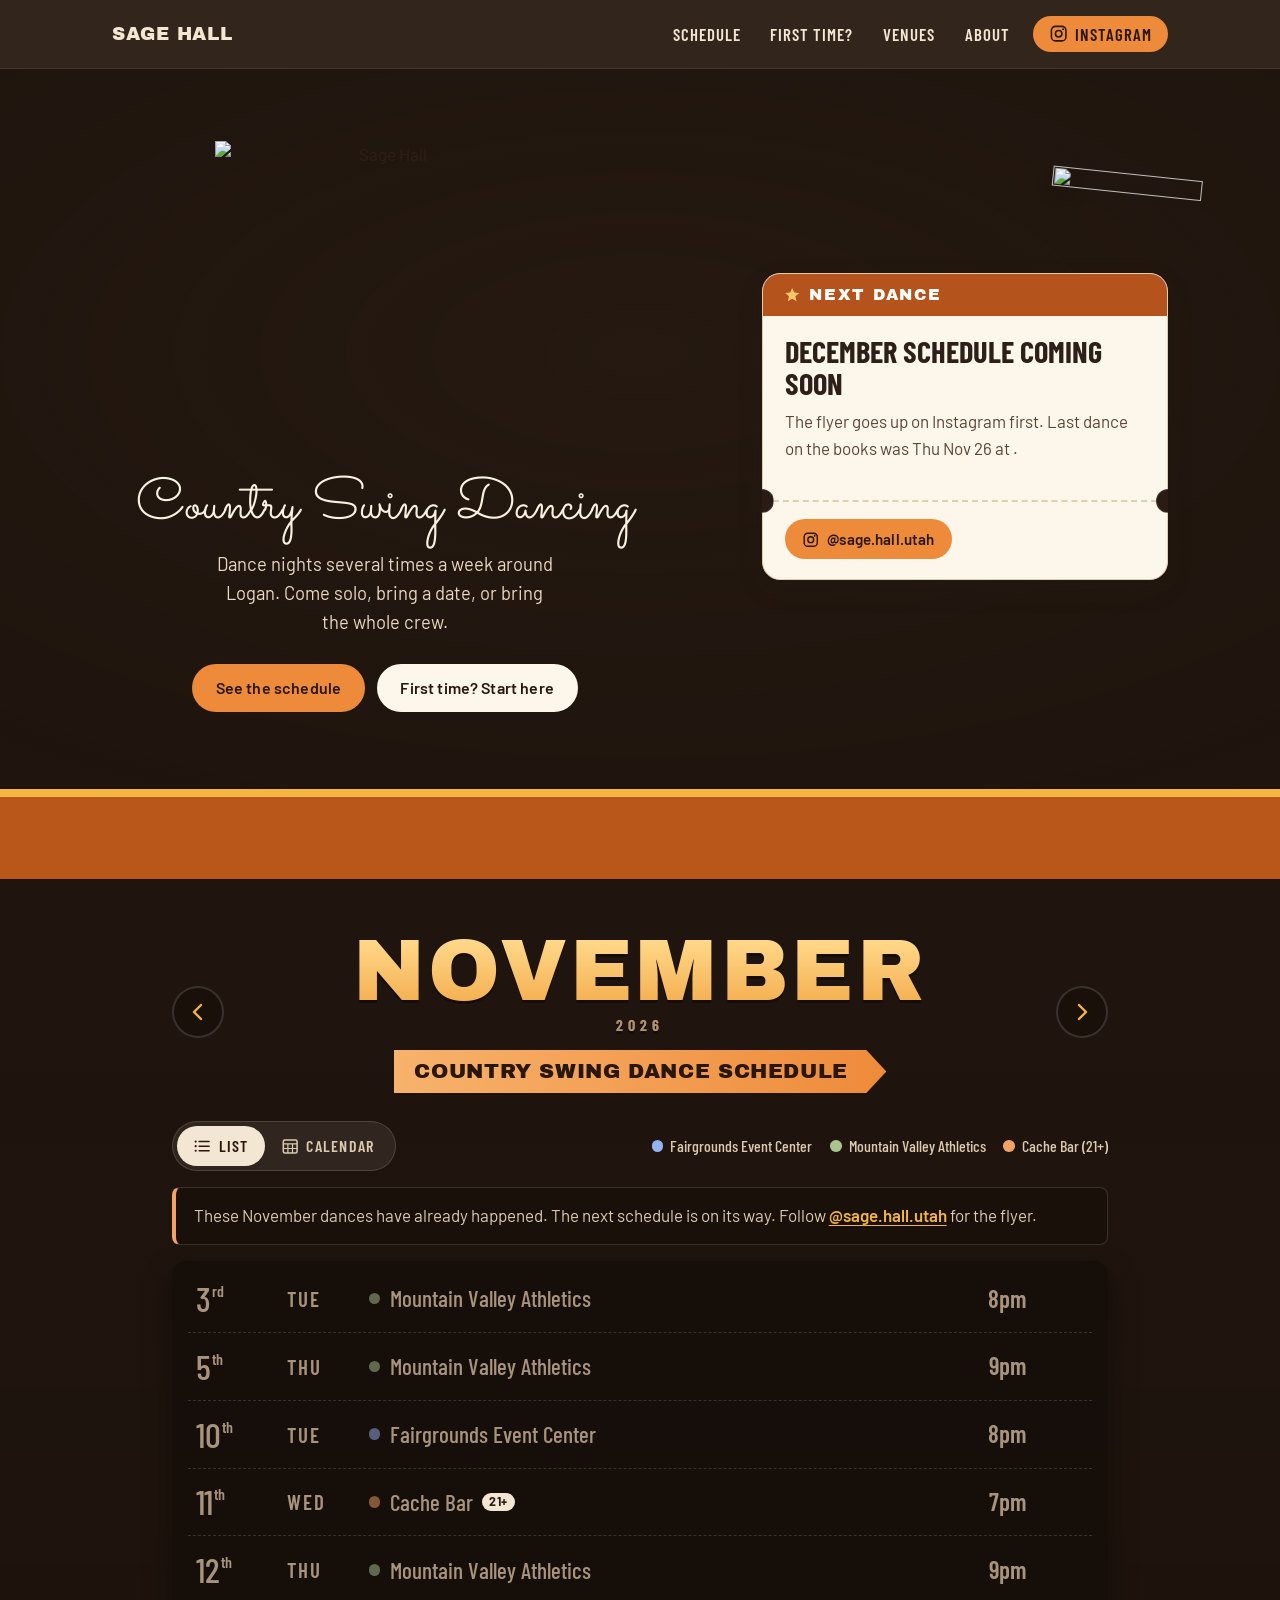
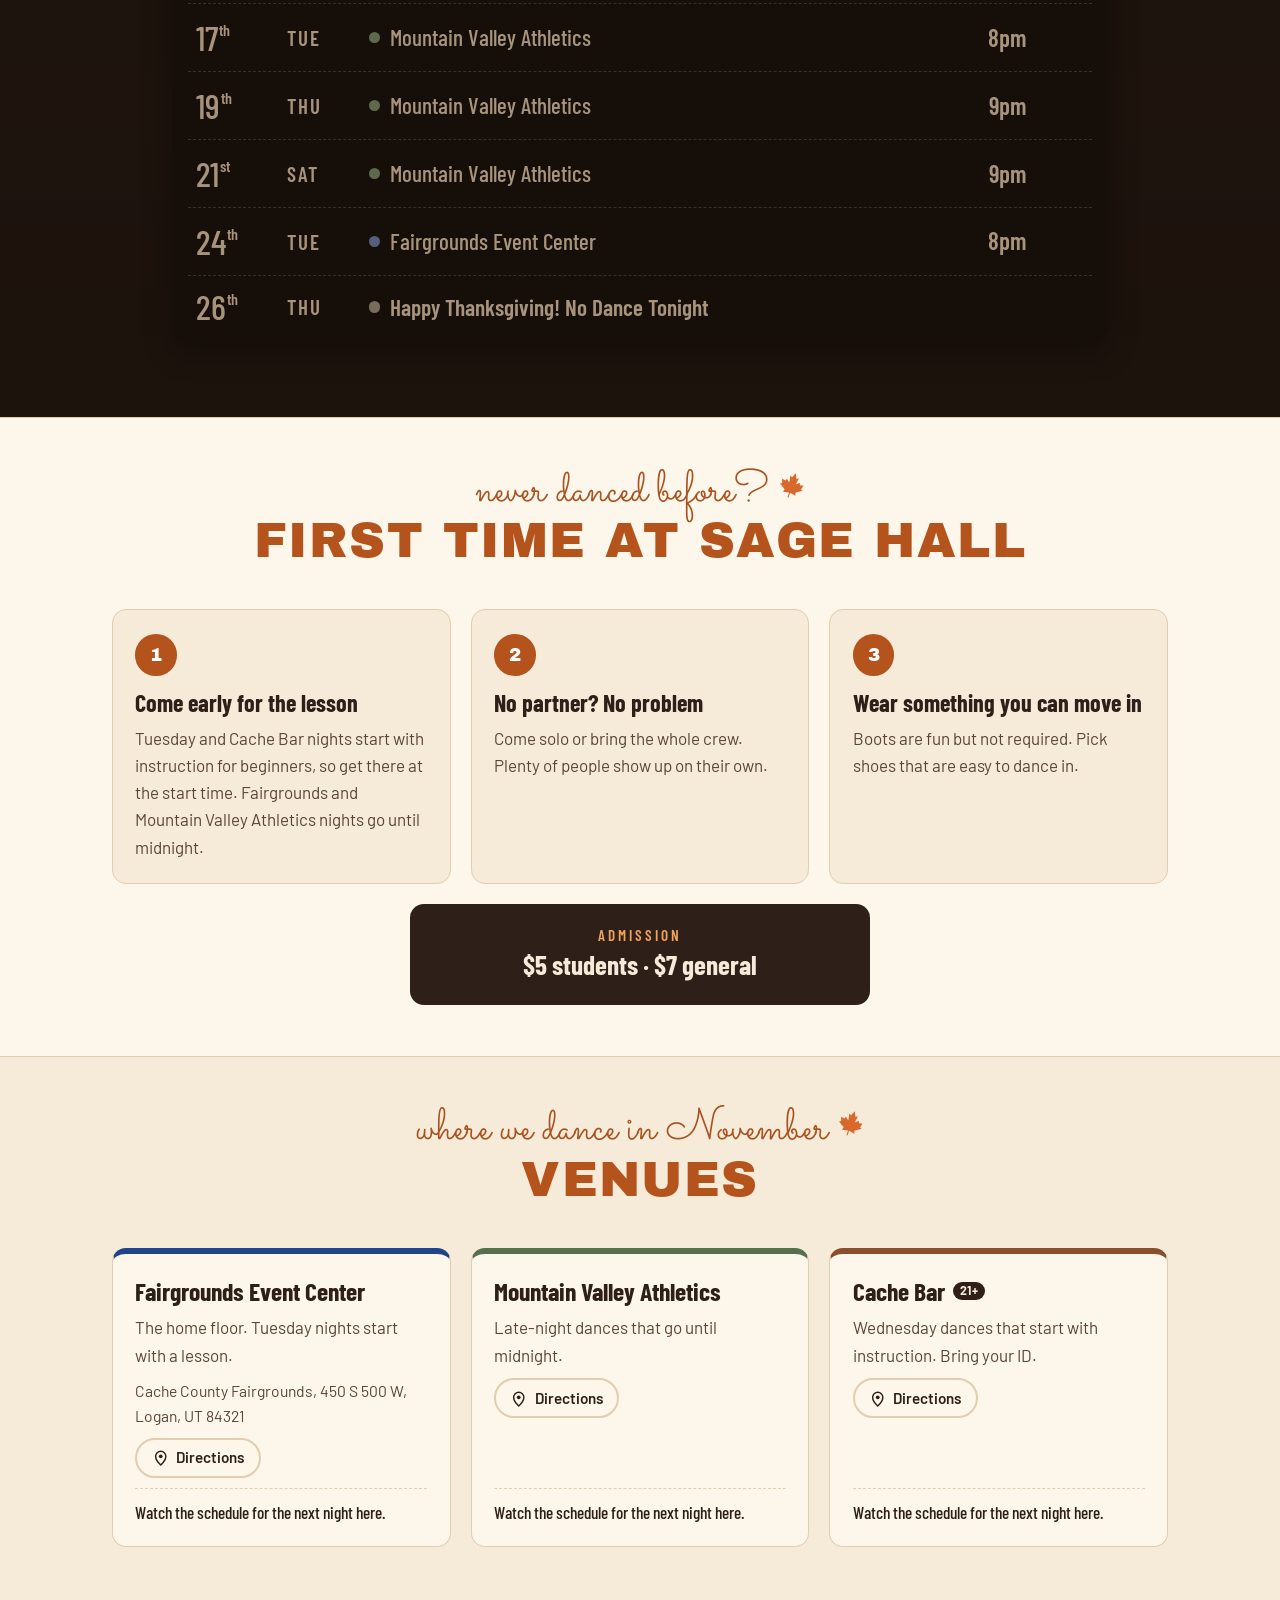
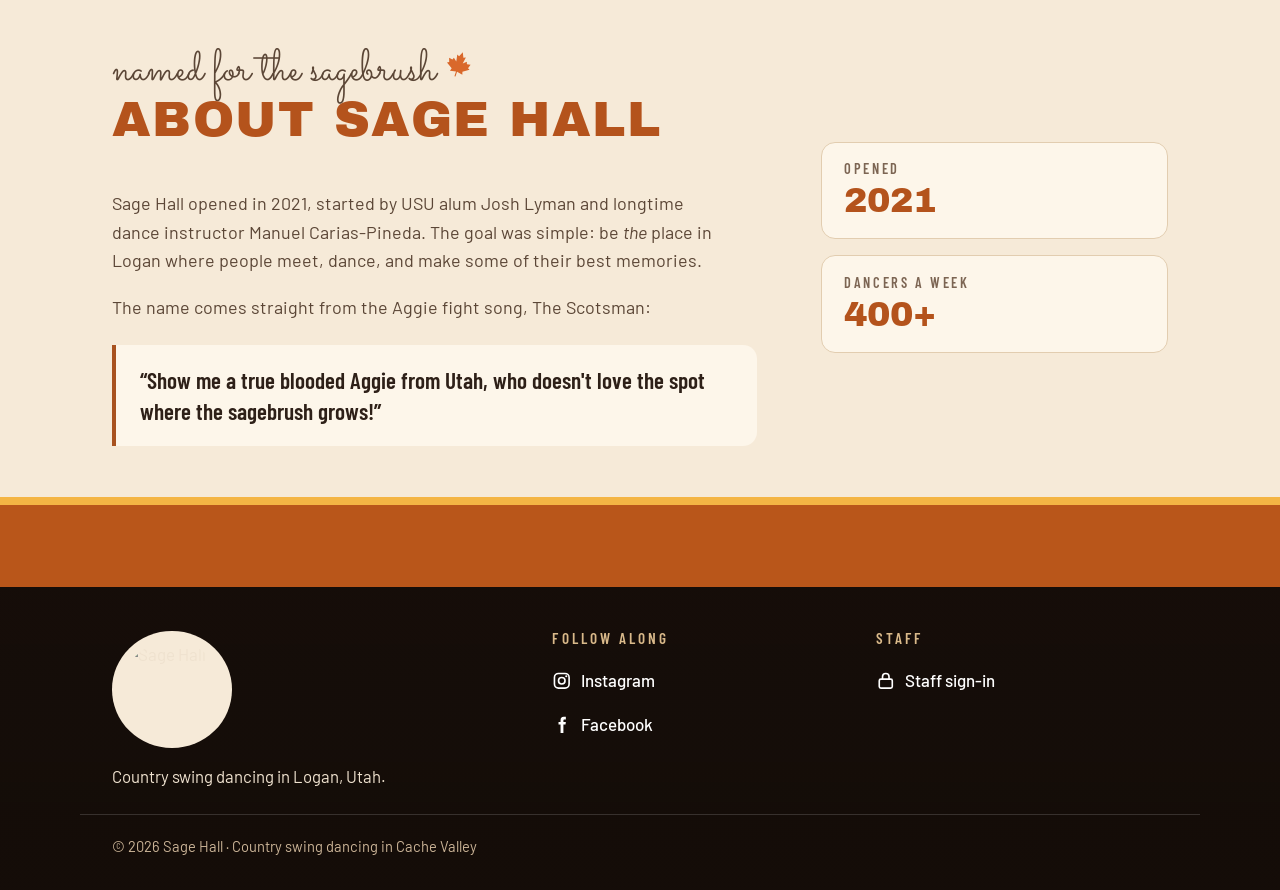
==== index.html @ b41a46c7 "Remove small header crest and reveal header brand only after scrolling past hero logo" ====
<!doctype html>
<html lang="en">
<head>
  <meta charset="utf-8">
  <meta name="viewport" content="width=device-width, initial-scale=1">
  <title>Sage Hall · Country Swing Dancing in Logan, Utah</title>
  <meta name="description" content="Country swing dancing in Cache Valley. See the Sage Hall dance schedule, venues, and what to expect on your first night.">
  <meta property="og:title" content="Sage Hall · Country Swing Dancing">
  <meta property="og:description" content="The Sage Hall dance schedule, venues, and reels from the floor.">
  <meta property="og:type" content="website">
  <meta name="theme-color" content="#20448c">
  <link rel="icon" href="assets/img/favicon.svg" type="image/svg+xml">
  <link rel="preconnect" href="https://fonts.googleapis.com">
  <link rel="preconnect" href="https://fonts.gstatic.com" crossorigin>
  <link href="https://fonts.googleapis.com/css2?family=Archivo+Black&family=Barlow+Condensed:wght@400;500;600;700&family=Barlow:wght@400;500;600&family=Sacramento&display=swap" rel="stylesheet">
  <script>
    /* Apply the theme before first paint so the page never flashes the wrong look.
       Order: ?theme= in the URL, then the visitor's last pick, then the site default
       (cached from data/site.json). main.js takes over once the page loads. */
    (function () {
      var names = { spring: "spring", summer: "summer", fall: "fall", winter: "winter", classic: "summer" };
      var t = names[new URLSearchParams(location.search).get("theme")];
      try { t = t || names[localStorage.getItem("sagehall:theme")] || names[localStorage.getItem("sagehall:default-theme")]; } catch (e) {}
      document.documentElement.setAttribute("data-theme", t || "fall");
    })();
  </script>
  <link rel="stylesheet" href="assets/css/styles.css">
  <link rel="stylesheet" href="assets/css/theme-spring.css">
  <link rel="stylesheet" href="assets/css/theme-fall.css">
  <link rel="stylesheet" href="assets/css/theme-winter.css">
  <script src="assets/js/main.js" defer></script>
</head>
<body>
  <a class="skip-link" href="#main">Skip to content</a>

  <div class="announce" id="announce" hidden>
    <p class="wrap" id="announce-text"></p>
  </div>

  <header class="site-header">
    <div class="wrap header-inner">
      <a class="brand" href="#top" aria-label="Sage Hall home">
        <span>Sage Hall</span>
      </a>
      <button class="menu-btn" type="button" aria-expanded="false" aria-controls="site-nav">
        <span class="menu-icon" aria-hidden="true"></span>
        <span class="menu-label">Menu</span>
      </button>
      <nav class="site-nav" id="site-nav" aria-label="Main">
        <a href="#schedule">Schedule</a>
        <a href="#first-time">First time?</a>
        <a href="#venues">Venues</a>
        <a href="#reels">On the floor</a>
        <a href="#about">About</a>
        <a class="nav-cta" data-instagram-link href="https://www.instagram.com/sage.hall.utah/" target="_blank" rel="noopener">
          <svg aria-hidden="true" viewBox="0 0 24 24"><use href="#i-instagram"/></svg>
          <span>Instagram</span>
        </a>
      </nav>
    </div>
  </header>

  <main id="main">
    <!-- ============ HERO ============ -->
    <section class="hero" id="top">
      <div class="wrap hero-grid">
        <div class="hero-copy">
          <h1 class="visually-hidden">Sage Hall</h1>
          <img class="hero-logo logo-dark" src="assets/img/sage-hall-logo.png" alt="Sage Hall" width="340" height="331">
          <img class="hero-logo logo-light" src="assets/img/sage-hall-logo-light.png" alt="Sage Hall" width="340" height="331" loading="lazy">
          <p class="script hero-script">Country Swing Dancing</p>
          <p class="hero-lede">Dance nights several times a week around Logan. Come solo, bring a date, or bring the whole crew.</p>
          <div class="hero-cta">
            <a class="btn btn-primary" href="#schedule">See the schedule</a>
            <a class="btn btn-ghost" href="#first-time">First time? Start here</a>
          </div>
        </div>

        <div class="hero-side">
          <img class="hero-boot" src="assets/img/boot-bouquet.png" alt="" width="271" height="321">
          <img class="hero-sticker sticker-spring" src="assets/img/mountain-badge.svg" alt="" width="160" height="160" loading="lazy">
          <img class="hero-sticker sticker-fall" src="assets/img/pumpkin.svg" alt="" width="160" height="150" loading="lazy">
          <img class="hero-sticker sticker-winter" src="assets/img/pine.svg" alt="" width="160" height="170" loading="lazy">
          <aside class="ticket" id="next-dance" aria-labelledby="next-dance-label" aria-live="polite">
            <p class="ticket-kicker" id="next-dance-label">Next dance</p>
            <div class="ticket-body">
              <p class="ticket-loading">Loading the schedule…</p>
            </div>
          </aside>
        </div>
      </div>
      <div class="band" aria-hidden="true"></div>
    </section>

    <!-- ============ SCHEDULE ============ -->
    <section class="schedule" id="schedule" aria-labelledby="month-name">
      <div class="wrap">
        <div class="sched-head">
          <button class="month-nav" type="button" id="month-prev" aria-label="Previous month">
            <svg aria-hidden="true" viewBox="0 0 24 24"><use href="#i-chev-left"/></svg>
          </button>
          <div class="month-title">
            <h2 id="month-name">Schedule</h2>
            <p class="script">Country Swing Dance Schedule</p>
          </div>
          <button class="month-nav" type="button" id="month-next" aria-label="Next month">
            <svg aria-hidden="true" viewBox="0 0 24 24"><use href="#i-chev-right"/></svg>
          </button>
        </div>

        <div class="sched-tools">
          <div class="view-toggle" role="group" aria-label="Schedule view">
            <button type="button" data-view="list" aria-pressed="true">
              <svg aria-hidden="true" viewBox="0 0 24 24"><use href="#i-list"/></svg> List
            </button>
            <button type="button" data-view="calendar" aria-pressed="false">
              <svg aria-hidden="true" viewBox="0 0 24 24"><use href="#i-grid"/></svg> Calendar
            </button>
          </div>
          <ul class="legend" id="legend" aria-label="Venue colors"></ul>
        </div>

        <p class="notice" id="sched-notice" hidden></p>
        <ol class="sched-list" id="sched-list"></ol>
        <div class="cal" id="sched-cal" hidden></div>
        <noscript><p class="notice">Turn on JavaScript to see the schedule, or check the latest flyer on Instagram.</p></noscript>

        <div class="sched-foot">
          <button class="btn btn-small btn-outline" type="button" id="ics-month" hidden>
            <svg aria-hidden="true" viewBox="0 0 24 24"><use href="#i-cal"/></svg>
            <span>Add this month to my calendar</span>
          </button>
        </div>
      </div>
    </section>

    <!-- ============ FIRST TIME ============ -->
    <section class="first-time" id="first-time" aria-labelledby="first-time-h">
      <div class="wrap">
        <header class="section-head">
          <p class="script">never danced before?</p>
          <h2 id="first-time-h">First time at Sage Hall</h2>
        </header>
        <ol class="steps" id="first-time-list"></ol>
        <div class="admission" id="admission" hidden>
          <p class="admission-label">Admission</p>
          <p class="admission-price" id="admission-price"></p>
        </div>
      </div>
    </section>

    <!-- ============ VENUES ============ -->
    <section class="venues" id="venues" aria-labelledby="venues-h">
      <div class="wrap">
        <header class="section-head">
          <p class="script" id="venues-kicker">where we dance</p>
          <h2 id="venues-h">Venues</h2>
        </header>
        <div class="venue-grid" id="venue-grid"></div>
      </div>
    </section>

    <!-- ============ ON THE FLOOR: dancers of the week, reels, photos ============ -->
    <section class="reels" id="reels" aria-labelledby="reels-h" hidden>
      <div class="wrap">
        <header class="section-head">
          <p class="script">this week at Sage Hall</p>
          <h2 id="reels-h">On the floor</h2>
        </header>

        <div class="spotlight-slot" id="spotlight" hidden></div>

        <h3 class="floor-subhead" id="reels-subhead" hidden>Reels</h3>
        <div class="reel-grid" id="reel-grid" hidden></div>

        <div class="photos-head" id="photos-head" hidden>
          <h3 class="floor-subhead" id="photos-h">This week's photos</h3>
          <p class="photos-week" id="photos-week" hidden></p>
        </div>
        <div class="photo-grid" id="photo-grid" role="group" aria-labelledby="photos-h" hidden></div>
        <p class="photos-note" id="photos-note" hidden>
          In a photo and want it taken down? <a data-instagram-link href="https://www.instagram.com/sage.hall.utah/" target="_blank" rel="noopener">Message us on Instagram</a>.
        </p>
        <p class="reels-follow">
          <a class="btn btn-light" data-instagram-link href="https://www.instagram.com/sage.hall.utah/" target="_blank" rel="noopener">
            <svg aria-hidden="true" viewBox="0 0 24 24"><use href="#i-instagram"/></svg>
            <span data-instagram-handle>Follow @sage.hall.utah</span>
          </a>
        </p>
      </div>
    </section>

    <!-- ============ ABOUT ============ -->
    <section class="about" id="about" aria-labelledby="about-h">
      <div class="wrap about-grid">
        <div class="about-copy">
          <header class="section-head section-head-left">
            <p class="script">named for the sagebrush</p>
            <h2 id="about-h">About Sage Hall</h2>
          </header>
          <p>Sage Hall opened in 2021, started by USU alum Josh Lyman and longtime dance instructor Manuel Carias-Pineda. The goal was simple: be <em>the</em> place in Logan where people meet, dance, and make some of their best memories.</p>
          <p>The name comes straight from the Aggie fight song, The Scotsman:</p>
          <blockquote class="pull-quote">
            <p>“Show me a true blooded Aggie from Utah, who doesn't love the spot where the sagebrush grows!”</p>
          </blockquote>
        </div>
        <dl class="stats">
          <div><dt>Opened</dt><dd>2021</dd></div>
          <div><dt>Dancers a week</dt><dd>400+</dd></div>
        </dl>
      </div>
    </section>
  </main>

  <footer class="site-footer">
    <div class="band band-footer" aria-hidden="true"></div>
    <div class="wrap footer-grid">
      <div class="footer-brand">
        <img src="assets/img/sage-hall-logo.png" alt="Sage Hall" width="120" height="117">
        <p>Country swing dancing in Logan, Utah.</p>
      </div>
      <div>
        <h2 class="footer-h">Follow along</h2>
        <ul class="footer-links">
          <li><a data-instagram-link href="https://www.instagram.com/sage.hall.utah/" target="_blank" rel="noopener"><svg aria-hidden="true" viewBox="0 0 24 24"><use href="#i-instagram"/></svg> Instagram</a></li>
          <li><a id="facebook-link" href="https://www.facebook.com/sage.hall.utah/" target="_blank" rel="noopener"><svg aria-hidden="true" viewBox="0 0 24 24"><use href="#i-facebook"/></svg> Facebook</a></li>
        </ul>
      </div>
      <div>
        <h2 class="footer-h">Staff</h2>
        <ul class="footer-links">
          <li><a href="admin/"><svg aria-hidden="true" viewBox="0 0 24 24"><use href="#i-lock"/></svg> Staff sign-in</a></li>
        </ul>
      </div>
    </div>
    <p class="wrap footer-note">© <span id="year">2026</span> Sage Hall · Country swing dancing in Cache Valley</p>
  </footer>

  <!-- Photo viewer for "This week's photos" -->
  <dialog class="lightbox" id="lightbox" aria-label="Photo viewer">
    <button class="lb-btn lb-close" type="button" aria-label="Close">
      <svg aria-hidden="true" viewBox="0 0 24 24"><use href="#i-close"/></svg>
    </button>
    <button class="lb-btn lb-prev" type="button" aria-label="Previous photo">
      <svg aria-hidden="true" viewBox="0 0 24 24"><use href="#i-chev-left"/></svg>
    </button>
    <figure class="lb-figure">
      <img id="lb-img" alt="">
      <figcaption id="lb-cap"></figcaption>
    </figure>
    <button class="lb-btn lb-next" type="button" aria-label="Next photo">
      <svg aria-hidden="true" viewBox="0 0 24 24"><use href="#i-chev-right"/></svg>
    </button>
  </dialog>

  <!-- Season switch (shown when Site settings → "Show theme switcher" is on) -->
  <div class="theme-switch" id="theme-switch" role="group" aria-label="Site theme" hidden>
    <button type="button" data-theme-choice="spring" aria-pressed="false" aria-label="Spring">
      <svg aria-hidden="true" viewBox="0 0 24 24"><use href="#i-mountain"/></svg><span class="ts-label">Spring</span>
    </button>
    <button type="button" data-theme-choice="summer" aria-pressed="true" aria-label="Summer">
      <svg aria-hidden="true" viewBox="0 0 24 24"><use href="#i-sun"/></svg><span class="ts-label">Summer</span>
    </button>
    <button type="button" data-theme-choice="fall" aria-pressed="false" aria-label="Fall">
      <svg aria-hidden="true" viewBox="0 0 100 100"><use href="#i-leaf-maple"/></svg><span class="ts-label">Fall</span>
    </button>
    <button type="button" data-theme-choice="winter" aria-pressed="false" aria-label="Winter">
      <svg aria-hidden="true" viewBox="0 0 24 24"><use href="#i-snowflake"/></svg><span class="ts-label">Winter</span>
    </button>
  </div>

  <!-- Icon sprite -->
  <svg width="0" height="0" style="position:absolute;width:0;height:0;overflow:hidden" aria-hidden="true">
    <symbol id="i-instagram" viewBox="0 0 24 24"><rect x="3" y="3" width="18" height="18" rx="5" fill="none" stroke="currentColor" stroke-width="2"/><circle cx="12" cy="12" r="4" fill="none" stroke="currentColor" stroke-width="2"/><circle cx="17.5" cy="6.5" r="1.3" fill="currentColor"/></symbol>
    <symbol id="i-facebook" viewBox="0 0 24 24"><path d="M14 8.5V6.8c0-.8.5-1.3 1.3-1.3H17V2.3h-2.6C11.6 2.3 10.5 4 10.5 6.6v1.9H8v3.2h2.5V22H14V11.7h2.6l.4-3.2z" fill="currentColor"/></symbol>
    <symbol id="i-chev-left" viewBox="0 0 24 24"><path d="M15 5l-7 7 7 7" fill="none" stroke="currentColor" stroke-width="2.4" stroke-linecap="round" stroke-linejoin="round"/></symbol>
    <symbol id="i-chev-right" viewBox="0 0 24 24"><path d="M9 5l7 7-7 7" fill="none" stroke="currentColor" stroke-width="2.4" stroke-linecap="round" stroke-linejoin="round"/></symbol>
    <symbol id="i-list" viewBox="0 0 24 24"><path d="M8 6h13M8 12h13M8 18h13" stroke="currentColor" stroke-width="2" stroke-linecap="round"/><circle cx="3.5" cy="6" r="1.4" fill="currentColor"/><circle cx="3.5" cy="12" r="1.4" fill="currentColor"/><circle cx="3.5" cy="18" r="1.4" fill="currentColor"/></symbol>
    <symbol id="i-grid" viewBox="0 0 24 24"><rect x="3" y="4" width="18" height="17" rx="2" fill="none" stroke="currentColor" stroke-width="2"/><path d="M3 9h18M9 9v12M15 9v12M3 15h18" stroke="currentColor" stroke-width="1.6"/></symbol>
    <symbol id="i-cal" viewBox="0 0 24 24"><rect x="3" y="5" width="18" height="16" rx="2" fill="none" stroke="currentColor" stroke-width="2"/><path d="M3 10h18M8 3v4M16 3v4" stroke="currentColor" stroke-width="2" stroke-linecap="round"/><path d="M12 13v5M9.5 15.5h5" stroke="currentColor" stroke-width="2" stroke-linecap="round"/></symbol>
    <symbol id="i-pin" viewBox="0 0 24 24"><path d="M12 22s7-6.2 7-12a7 7 0 10-14 0c0 5.8 7 12 7 12z" fill="none" stroke="currentColor" stroke-width="2"/><circle cx="12" cy="10" r="2.6" fill="currentColor"/></symbol>
    <symbol id="i-lock" viewBox="0 0 24 24"><rect x="4" y="10" width="16" height="11" rx="2" fill="none" stroke="currentColor" stroke-width="2"/><path d="M8 10V7a4 4 0 018 0v3" fill="none" stroke="currentColor" stroke-width="2"/></symbol>
    <symbol id="i-play" viewBox="0 0 24 24"><path d="M8 5.5v13l11-6.5z" fill="currentColor"/></symbol>
    <symbol id="i-leaf-maple" viewBox="0 0 100 100"><path d="M50 6 L58 24 L66 20 L62 44 L74 34 L77 42 L90 40 L85 54 L92 58 L70 72 L73 82 L52 78 L52 96 L48 96 L48 78 L27 82 L30 72 L8 58 L15 54 L10 40 L23 42 L26 34 L38 44 L34 20 L42 24 Z" fill="currentColor"/></symbol>
    <symbol id="i-leaf-oval" viewBox="0 0 100 100"><path d="M50 4 C78 26 80 66 50 96 C20 66 22 26 50 4 Z" fill="currentColor"/><path d="M50 12 L50 90" stroke="rgb(0 0 0 / 0.25)" stroke-width="3"/></symbol>
    <symbol id="i-sun" viewBox="0 0 24 24"><circle cx="12" cy="12" r="4.6" fill="currentColor"/><g stroke="currentColor" stroke-width="2" stroke-linecap="round"><path d="M12 2.5v2.6M12 18.9v2.6M2.5 12h2.6M18.9 12h2.6M5.3 5.3l1.8 1.8M16.9 16.9l1.8 1.8M5.3 18.7l1.8-1.8M16.9 7.1l1.8-1.8"/></g></symbol>
    <symbol id="i-snowflake" viewBox="0 0 24 24"><g fill="none" stroke="currentColor" stroke-width="1.9" stroke-linecap="round"><path d="M12 2.5v19M3.8 7.25l16.4 9.5M3.8 16.75l16.4-9.5"/><path d="M9.5 4.2 12 6.5l2.5-2.3M9.5 19.8 12 17.5l2.5 2.3M4.4 10.4l3.3-.9-1-3.2M19.6 13.6l-3.3.9 1 3.2M4.4 13.6l3.3.9-1 3.2M19.6 10.4l-3.3-.9 1-3.2"/></g></symbol>
    <symbol id="i-mountain" viewBox="0 0 24 24"><path d="M1.5 20 L8.5 7.5 L12.5 14 L15.5 9.5 L22.5 20 Z" fill="currentColor"/><path d="M8.5 7.5 L10.7 11.4 L9.4 10.7 L8.4 11.7 L7.4 10.8 L6.5 11.2 Z" fill="#fff" opacity="0.9"/></symbol>
    <symbol id="i-close" viewBox="0 0 24 24"><path d="M6 6l12 12M18 6L6 18" stroke="currentColor" stroke-width="2.4" stroke-linecap="round"/></symbol>
    <symbol id="i-camera" viewBox="0 0 24 24"><path d="M4 7.5h3.2L9 5h6l1.8 2.5H20a1 1 0 011 1V19a1 1 0 01-1 1H4a1 1 0 01-1-1V8.5a1 1 0 011-1z" fill="none" stroke="currentColor" stroke-width="1.8" stroke-linejoin="round"/><circle cx="12" cy="13.2" r="3.6" fill="none" stroke="currentColor" stroke-width="1.8"/></symbol>
    <symbol id="i-star" viewBox="0 0 24 24"><path d="M12 2.5l2.6 6.1 6.6.5-5 4.4 1.5 6.5L12 16.6 6.3 20l1.5-6.5-5-4.4 6.6-.5z" fill="currentColor"/></symbol>
  </svg>
</body>
</html>
---- assets/css/styles.css ----
/* ==========================================================================
   Sage Hall — site styles
   Palette pulled from the monthly flyer: cream paper, denim blue,
   copper linework, charcoal ink, and the peach western band.
   ========================================================================== */

:root {
  color-scheme: light;

  --paper: #f6efe4;
  --paper-2: #efe4d3;
  --paper-3: #e4d3bb;
  --card: #fffaf2;
  --ink: #332823;
  --ink-soft: #5a4c42;
  --muted: #76665a;
  --line: #dccab1;

  --denim: #20448c;
  --denim-dark: #152f63;
  --copper: #8a4f2c;
  --copper-light: #c08a5e;
  --sage: #56704c;
  --rose: #a94d68;
  --gold: #8f6d22;
  --band-gold: #ad893a;
  --peach: #f5dbca;
  --night: #2a211c;

  /* UI accent (buttons, headings, links). Separate from the venue colours so
     themes can change it without recolouring a venue. */
  --primary: var(--denim);
  --primary-dark: var(--denim-dark);
  /* Secondary accent (script headings, start times). Also separate from the venue colours. */
  --accent: var(--copper);
  --accent-light: var(--copper-light);

  --radius: 14px;
  --radius-sm: 8px;
  --shadow: 0 1px 2px rgb(51 40 35 / 0.08), 0 10px 28px rgb(51 40 35 / 0.1);

  --font-display: "Archivo Black", "Arial Black", Impact, sans-serif;
  --font-script: "Sacramento", "Brush Script MT", cursive;
  --font-cond: "Barlow Condensed", "Arial Narrow", sans-serif;
  --font-body: "Barlow", system-ui, -apple-system, "Segoe UI", sans-serif;

  --wrap: 1120px;
  --gutter: clamp(16px, 4vw, 32px);
  --header-h: 68px;
  --section-pad: clamp(32px, 4vw, 52px); /* vertical padding for content sections */
}

/* ---------- base ---------- */
*, *::before, *::after { box-sizing: border-box; }
[hidden] { display: none !important; }
/* --header-offset is the sticky header's measured height (set in main.js), so
   nav links land each section right under the header. */
html { scroll-behavior: smooth; scroll-padding-top: var(--header-offset, var(--header-h)); -webkit-text-size-adjust: 100%; }
@media (prefers-reduced-motion: reduce) { html { scroll-behavior: auto; } }

body {
  margin: 0;
  background: var(--paper);
  color: var(--ink);
  font: 400 1.0625rem/1.6 var(--font-body);
  overflow-x: hidden;
}
img { max-width: 100%; height: auto; display: block; }
a { color: var(--primary); text-underline-offset: 0.18em; }
a:hover { color: var(--primary-dark); }
button { font: inherit; color: inherit; }
h1, h2, h3 { line-height: 1.1; margin: 0; }
p { margin: 0 0 1em; }
:focus-visible { outline: 3px solid var(--primary); outline-offset: 3px; border-radius: 4px; }
svg { width: 1.15em; height: 1.15em; flex: none; }

.wrap { width: 100%; max-width: var(--wrap); margin-inline: auto; padding-inline: var(--gutter); }
.visually-hidden {
  position: absolute !important; width: 1px; height: 1px; padding: 0; margin: -1px;
  overflow: hidden; clip: rect(0 0 0 0); white-space: nowrap; border: 0;
}
.skip-link {
  position: absolute; left: 12px; top: -60px; z-index: 100;
  background: var(--primary); color: #fff; padding: 10px 16px; border-radius: var(--radius-sm);
}
.skip-link:focus { top: 12px; color: #fff; }

.script { font-family: var(--font-script); font-weight: 400; color: var(--accent); line-height: 1; }

/* ---------- buttons ---------- */
.btn {
  display: inline-flex; align-items: center; justify-content: center; gap: 0.5em;
  min-height: 48px; padding: 0.7em 1.35em; border-radius: 999px;
  font: 600 1rem/1 var(--font-body); letter-spacing: 0.01em; text-decoration: none;
  border: 2px solid transparent; cursor: pointer;
  transition: background-color 0.15s, color 0.15s, border-color 0.15s, transform 0.15s;
}
.btn:active { transform: translateY(1px); }
.btn-primary { background: var(--primary); color: #fff; }
.btn-primary:hover { background: var(--primary-dark); color: #fff; }
.btn-ghost { border-color: var(--ink); color: var(--ink); background: var(--card); }
.btn-ghost:hover { background: var(--ink); color: var(--paper); }
.btn-outline { border-color: var(--line); background: var(--card); color: var(--ink); }
.btn-outline:hover { border-color: var(--primary); color: var(--primary); }
.btn-light { background: var(--paper); color: var(--ink); }
.btn-light:hover { background: #fff; color: var(--ink); }
.btn-small { min-height: 40px; padding: 0.55em 1em; font-size: 0.95rem; }

/* ---------- announcement ---------- */
.announce { background: var(--primary); color: #fff; font: 500 0.98rem/1.35 var(--font-body); }
.announce p { margin: 0 auto; padding-block: 0.55rem; text-align: center; }
.announce a { color: #fff; font-weight: 600; }

/* ---------- header ---------- */
.site-header {
  position: sticky; top: 0; z-index: 50;
  background: rgb(246 239 228 / 0.92);
  -webkit-backdrop-filter: saturate(1.4) blur(10px);
  backdrop-filter: saturate(1.4) blur(10px);
  border-bottom: 1px solid var(--line);
}
.header-inner { display: flex; align-items: center; justify-content: space-between; gap: 1rem; min-height: var(--header-h); }
.brand {
  display: flex; align-items: center; gap: 0.6rem; text-decoration: none; color: var(--ink);
  opacity: 0; pointer-events: none; transform: translateY(-4px);
  transition: opacity 0.2s ease, transform 0.2s ease;
}
.site-header.show-brand .brand,
.brand:focus-visible { opacity: 1; pointer-events: auto; transform: none; }
.brand span { font: 1.15rem/1 var(--font-display); letter-spacing: 0.04em; text-transform: uppercase; }

.site-nav { display: flex; align-items: center; gap: 0.25rem; }
.site-nav a {
  display: inline-flex; align-items: center; gap: 0.4em;
  padding: 0.55rem 0.8rem; border-radius: 999px;
  font: 600 1.05rem/1 var(--font-cond); letter-spacing: 0.06em; text-transform: uppercase;
  color: var(--ink); text-decoration: none;
}
.site-nav a:hover { background: var(--paper-2); color: var(--primary); }
.site-nav .nav-cta { background: var(--ink); color: var(--paper); margin-left: 0.4rem; padding-inline: 1rem; }
.site-nav .nav-cta:hover { background: var(--primary); color: #fff; }

.menu-btn {
  display: none; align-items: center; gap: 0.55rem;
  min-height: 44px; padding: 0 0.9rem; border-radius: 999px;
  background: transparent; border: 2px solid var(--ink); cursor: pointer;
  font: 600 1rem/1 var(--font-cond); letter-spacing: 0.08em; text-transform: uppercase;
}
.menu-icon, .menu-icon::before, .menu-icon::after {
  display: block; width: 18px; height: 2px; background: currentColor; border-radius: 2px; position: relative;
  transition: transform 0.2s;
}
.menu-icon::before, .menu-icon::after { content: ""; position: absolute; left: 0; }
.menu-icon::before { top: -6px; }
.menu-icon::after { top: 6px; }
.menu-btn[aria-expanded="true"] .menu-icon { background: transparent; }
.menu-btn[aria-expanded="true"] .menu-icon::before { transform: translateY(6px) rotate(45deg); }
.menu-btn[aria-expanded="true"] .menu-icon::after { transform: translateY(-6px) rotate(-45deg); }

@media (max-width: 880px) {
  .menu-btn { display: inline-flex; }
  .site-nav {
    position: absolute; left: 0; right: 0; top: 100%;
    flex-direction: column; align-items: stretch; gap: 0;
    padding: 0.5rem var(--gutter) 1rem;
    background: var(--paper); border-bottom: 1px solid var(--line);
    box-shadow: 0 18px 30px rgb(51 40 35 / 0.12);
    display: none;
  }
  .site-nav.is-open { display: flex; }
  .site-nav a { padding: 0.95rem 0.5rem; border-radius: 0; border-bottom: 1px dashed var(--line); font-size: 1.2rem; }
  .site-nav .nav-cta { margin: 0.75rem 0 0; justify-content: center; border-radius: 999px; border-bottom: 0; }
}

/* ---------- western pattern band (tile taken from the flyer) ---------- */
.band {
  height: 118px;
  border-top: 8px solid var(--band-gold);
  background: var(--peach) url("../img/pattern-band.jpg") repeat-x 0 0 / auto 100%;
}
@media (max-width: 640px) { .band { height: 84px; border-top-width: 6px; } }

/* ---------- hero ---------- */
.hero {
  position: relative;
  background:
    radial-gradient(120% 90% at 50% 30%, #fcf8f1 0%, var(--paper) 45%, var(--paper-3) 100%);
  overflow: hidden;
}
.hero::before {
  /* the flyer's quatrefoil corner pattern */
  content: ""; position: absolute; inset: 0; pointer-events: none; opacity: 0.55;
  background-image: url("data:image/svg+xml,%3Csvg xmlns='http://www.w3.org/2000/svg' width='44' height='44' viewBox='0 0 44 44'%3E%3Cg fill='none' stroke='%23b08f6c' stroke-width='1.3'%3E%3Cellipse cx='22' cy='15.5' rx='3.2' ry='5.5'/%3E%3Cellipse cx='22' cy='28.5' rx='3.2' ry='5.5'/%3E%3Cellipse cx='15.5' cy='22' rx='5.5' ry='3.2'/%3E%3Cellipse cx='28.5' cy='22' rx='5.5' ry='3.2'/%3E%3C/g%3E%3C/svg%3E");
  -webkit-mask-image: radial-gradient(70% 80% at 50% 45%, transparent 55%, #000 100%);
  mask-image: radial-gradient(70% 80% at 50% 45%, transparent 55%, #000 100%);
}
.hero-grid {
  position: relative;
  display: grid; grid-template-columns: 1.1fr 0.9fr; align-items: center; gap: clamp(24px, 5vw, 64px);
  padding-block: clamp(32px, 6vw, 72px) clamp(40px, 6vw, 80px);
}
.hero-copy { text-align: center; display: flex; flex-direction: column; align-items: center; }
.hero-logo { width: min(340px, 78vw); margin-bottom: 0.25rem; }
.hero-script { font-size: clamp(2.6rem, 5vw, 3.6rem); margin: 0.1rem 0 0.9rem; }
.hero-lede { max-width: 34ch; font-size: 1.15rem; color: var(--ink-soft); }
.hero-cta { display: flex; flex-wrap: wrap; gap: 0.75rem; justify-content: center; margin-top: 0.5rem; }

.hero-side { position: relative; padding: 0 0 0 clamp(0px, 4vw, 40px); }
.hero-boot {
  /* sits on the ticket's top-right corner like a sticker */
  position: absolute; z-index: 2; width: 132px;
  right: -26px; top: -118px;
  transform: rotate(8deg);
  filter: drop-shadow(0 8px 12px rgb(51 40 35 / 0.18));
  pointer-events: none;
}

/* ticket */
.ticket {
  position: relative; z-index: 1;
  background: var(--card); border-radius: 18px; box-shadow: var(--shadow);
  border: 1px solid var(--line);
  max-width: 440px; margin-left: auto;
}
.ticket-kicker {
  display: flex; align-items: center; gap: 0.5rem; margin: 0;
  padding: 0.75rem 1.25rem; border-radius: 17px 17px 0 0;
  background: var(--primary); color: #fff;
  font: 1rem/1 var(--font-display); letter-spacing: 0.12em; text-transform: uppercase;
}
.ticket-kicker svg { color: #f2c76e; }
.ticket-body { padding: 1.25rem 1.4rem 0.5rem; }
.ticket-loading { color: var(--muted); }
.ticket-when { display: flex; align-items: flex-end; justify-content: space-between; gap: 1rem; margin-bottom: 0.6rem; }
.ticket-date { font-family: var(--font-cond); line-height: 0.9; margin: 0; }
.ticket-date .dow { display: block; font-weight: 600; font-size: 1.15rem; letter-spacing: 0.14em; color: var(--primary); }
.ticket-date .md { display: block; font-weight: 700; font-size: clamp(2.6rem, 5vw, 3.3rem); text-transform: uppercase; }
.ticket-time { margin: 0; font: 700 clamp(1.8rem, 3.4vw, 2.2rem)/1 var(--font-cond); color: var(--accent); white-space: nowrap; }
.ticket-venue { display: flex; flex-wrap: wrap; align-items: center; gap: 0.5rem; margin: 0 0 0.35rem; font: 600 1.35rem/1.2 var(--font-cond); }
.ticket-title { margin: 0 0 0.3rem; font: 700 1.05rem/1.3 var(--font-body); color: var(--rose); }
.ticket-note { margin: 0 0 0.5rem; color: var(--ink-soft); font-size: 1rem; }
.ticket-stub {
  position: relative; display: flex; flex-wrap: wrap; gap: 0.6rem;
  padding: 1.1rem 1.4rem 1.25rem; margin-top: 0.75rem;
  border-top: 2px dashed var(--line);
}
.ticket-stub::before, .ticket-stub::after {
  content: ""; position: absolute; top: -13px; width: 24px; height: 24px; border-radius: 50%;
  background: var(--paper); border: 1px solid var(--line);
}
.ticket-stub::before { left: -13px; clip-path: inset(0 0 0 50%); }
.ticket-stub::after { right: -13px; clip-path: inset(0 50% 0 0); }
.ticket-more { padding: 0 1.4rem 1.25rem; margin: 0; }
.ticket-more h3 { font: 600 0.85rem/1 var(--font-cond); letter-spacing: 0.14em; text-transform: uppercase; color: var(--muted); margin-bottom: 0.5rem; }
.ticket-more ul { list-style: none; margin: 0; padding: 0; display: grid; gap: 0.3rem; }
.ticket-more li { display: flex; align-items: center; gap: 0.5rem; font: 500 1.08rem/1.3 var(--font-cond); }
.ticket-more li .when { min-width: 6.6rem; font-weight: 600; }
.ticket-more li .t { margin-left: auto; color: var(--accent); font-weight: 600; }
.ticket-empty h3 { font: 700 1.9rem/1.05 var(--font-cond); text-transform: uppercase; margin-bottom: 0.5rem; }
.ticket-empty p { color: var(--ink-soft); }

@media (max-width: 880px) {
  .hero-grid { grid-template-columns: 1fr; }
  .hero-side { padding: 72px 0 0; max-width: 460px; width: 100%; margin-inline: auto; }
  .ticket { margin-inline: auto; }
  .hero-boot { width: 104px; right: -6px; top: -20px; }
}
@media (max-width: 480px) {
  .hero-boot { width: 90px; top: -8px; right: -2px; }
}

/* ---------- venue colors + badges ---------- */
.v-denim { --v: var(--denim); }
.v-sage { --v: var(--sage); }
.v-copper { --v: var(--copper); }
.v-rose { --v: var(--rose); }
.v-gold { --v: var(--gold); }
.v-ink { --v: var(--ink-soft); }

.dot { display: inline-block; width: 0.72rem; height: 0.72rem; border-radius: 50%; background: var(--v, var(--ink-soft)); flex: none; }
.badge {
  display: inline-flex; align-items: center; padding: 0.18em 0.55em; border-radius: 999px;
  font: 700 0.78rem/1.1 var(--font-body); letter-spacing: 0.04em; text-transform: uppercase; white-space: nowrap;
  background: var(--ink); color: var(--paper);
}
.badge-cancel { background: var(--rose); color: #fff; }
.badge-today { background: var(--primary); color: #fff; }
.badge-soft { background: var(--paper-2); color: var(--ink-soft); }

/* ---------- add to calendar dropdown ---------- */
.addcal { position: relative; }
.addcal > summary {
  list-style: none; cursor: pointer;
  display: inline-flex; align-items: center; gap: 0.45em;
  min-height: 40px; padding: 0.5em 0.95em; border-radius: 999px;
  border: 2px solid var(--line); background: var(--card);
  font: 600 0.95rem/1 var(--font-body); color: var(--ink);
  transition: border-color 0.15s, color 0.15s;
}
.addcal > summary::-webkit-details-marker { display: none; }
.addcal > summary:hover, .addcal[open] > summary { border-color: var(--primary); color: var(--primary); }
.addcal-menu {
  position: absolute; z-index: 30; top: calc(100% + 6px); right: 0; min-width: 210px;
  display: grid; padding: 0.4rem; border-radius: 12px;
  background: #fff; border: 1px solid var(--line); box-shadow: var(--shadow);
}
.ticket .addcal-menu { left: 0; right: auto; }
.addcal-menu a, .addcal-menu button {
  display: block; text-align: left; padding: 0.65rem 0.75rem; border-radius: 8px;
  background: none; border: 0; cursor: pointer; text-decoration: none; color: var(--ink);
  font: 500 0.98rem/1.2 var(--font-body);
}
.addcal-menu a:hover, .addcal-menu button:hover { background: var(--paper); color: var(--primary); }
.icon-only > summary { padding: 0; width: 40px; justify-content: center; }

.btn-dir {
  display: inline-flex; align-items: center; gap: 0.45em; min-height: 40px; padding: 0.5em 0.95em;
  border-radius: 999px; border: 2px solid var(--line); background: var(--card);
  font: 600 0.95rem/1 var(--font-body); color: var(--ink); text-decoration: none;
}
.btn-dir:hover { border-color: var(--primary); color: var(--primary); }

/* ---------- schedule ---------- */
.schedule { padding-block: var(--section-pad); }
.schedule > .wrap { max-width: 1000px; }
.sched-head { display: grid; grid-template-columns: auto 1fr auto; align-items: center; gap: 1rem; margin-bottom: 1.75rem; }
.month-title { text-align: center; }
.month-title h2 {
  font: clamp(2.2rem, 12.5vw, 5.4rem)/0.95 var(--font-display);
  letter-spacing: 0.04em; text-transform: uppercase; color: var(--primary);
}
.month-title h2 .yr { display: block; font: 600 1rem/1.6 var(--font-cond); letter-spacing: 0.3em; color: var(--muted); }
.month-title .script { font-size: clamp(2rem, 5vw, 3rem); margin: 0.2rem 0 0; color: var(--ink); }
.month-nav {
  width: 52px; height: 52px; border-radius: 50%; display: grid; place-items: center;
  border: 2px solid var(--line); background: var(--card); color: var(--primary); cursor: pointer;
  transition: border-color 0.15s, background-color 0.15s;
}
.month-nav:hover:not(:disabled) { border-color: var(--primary); }
.month-nav:disabled { opacity: 0.35; cursor: default; }
.month-nav svg { width: 24px; height: 24px; }
@media (max-width: 640px) {
  /* month name gets the full width; arrows drop to a row under it */
  .sched-head { grid-template-columns: 1fr 1fr; grid-template-areas: "title title" "prev next"; gap: 0.75rem; }
  .month-title { grid-area: title; }
  #month-prev { grid-area: prev; justify-self: start; }
  #month-next { grid-area: next; justify-self: end; }
  .month-nav { width: 44px; height: 44px; }
  .month-title .script { font-size: clamp(1.7rem, 8vw, 2.2rem); }
}

.sched-tools { display: flex; flex-wrap: wrap; align-items: center; justify-content: space-between; gap: 0.75rem 1.5rem; margin-bottom: 1rem; }
.view-toggle { display: inline-flex; padding: 4px; border-radius: 999px; background: var(--paper-2); border: 1px solid var(--line); }
.view-toggle button {
  display: inline-flex; align-items: center; gap: 0.45em;
  min-height: 40px; padding: 0 1rem; border-radius: 999px; border: 0; background: transparent; cursor: pointer;
  font: 600 1rem/1 var(--font-cond); letter-spacing: 0.08em; text-transform: uppercase; color: var(--ink-soft);
}
.view-toggle button[aria-pressed="true"] { background: var(--card); color: var(--primary); box-shadow: 0 1px 3px rgb(51 40 35 / 0.15); }
.legend { display: flex; flex-wrap: wrap; gap: 0.4rem 1.1rem; list-style: none; margin: 0; padding: 0; font: 500 1rem/1.2 var(--font-cond); color: var(--ink-soft); }
.legend li { display: inline-flex; align-items: center; gap: 0.45rem; }

.notice {
  background: var(--card); border: 1px solid var(--line); border-left: 4px solid var(--accent);
  border-radius: var(--radius-sm); padding: 0.9rem 1.1rem; color: var(--ink-soft); margin: 0 0 1rem;
}
.notice a { font-weight: 600; }

/* list view */
.sched-list { list-style: none; margin: 0; padding: 0; border-top: 2px solid var(--ink); }
.sched-row {
  display: grid; grid-template-columns: 4.6rem 4rem minmax(0, 1fr) auto auto; align-items: center; gap: 0.25rem 1.1rem;
  padding: 0.85rem 0.5rem; border-bottom: 1px dashed var(--line);
  font-family: var(--font-cond); transition: background-color 0.3s;
}
.sched-row.is-flash { background: color-mix(in srgb, var(--primary) 10%, transparent); }
.sched-row .d-num { font-size: 2.2rem; font-weight: 500; line-height: 1; }
.sched-row .d-num sup { font-size: 0.45em; font-weight: 600; margin-left: 1px; vertical-align: 0.95em; }
.sched-row .d-dow { font-size: 1.3rem; font-weight: 600; letter-spacing: 0.08em; color: var(--primary); }
.sched-row .d-main { min-width: 0; }
.sched-row .d-venue { display: flex; align-items: center; flex-wrap: wrap; gap: 0.35rem 0.6rem; font-size: 1.45rem; font-weight: 500; line-height: 1.15; }
.sched-row .d-sub { font: 500 0.98rem/1.35 var(--font-body); color: var(--ink-soft); margin-top: 0.15rem; }
.sched-row .v-name.is-special { color: var(--rose); font-weight: 600; }
.sched-row .d-time { font-size: 1.55rem; font-weight: 600; color: var(--accent); white-space: nowrap; }
.sched-row.is-past { color: var(--muted); }
.sched-row.is-past .d-dow, .sched-row.is-past .d-time { color: var(--muted); }
.sched-row.is-past .dot { opacity: 0.5; }
.sched-row.is-past .v-name.is-special { color: inherit; }
.sched-row.is-cancelled .v-name, .sched-row.is-cancelled .d-time { text-decoration: line-through; text-decoration-thickness: 2px; }
.sched-row.is-today { background: color-mix(in srgb, var(--primary) 7%, transparent); }
.sched-row .addcal-slot { width: 40px; }

@media (max-width: 640px) {
  .sched-row { grid-template-columns: 3.6rem minmax(0, 1fr) auto; grid-template-rows: auto auto; gap: 0 0.8rem; padding-inline: 0.15rem; }
  .sched-row .d-num { grid-row: 1; grid-column: 1; font-size: 1.9rem; }
  .sched-row .d-dow { grid-row: 2; grid-column: 1; font-size: 1rem; align-self: start; }
  .sched-row .d-main { grid-row: 1 / span 2; grid-column: 2; }
  .sched-row .d-venue { font-size: 1.25rem; }
  .sched-row .d-time { grid-row: 1; grid-column: 3; font-size: 1.3rem; text-align: right; }
  .sched-row .addcal-slot { grid-row: 2; grid-column: 3; justify-self: end; }
  .sched-row .addcal-slot .addcal > summary { width: 36px; min-height: 36px; }
}

/* calendar view */
.cal { display: grid; grid-template-columns: repeat(7, minmax(0, 1fr)); background: var(--card); border: 1px solid var(--line); border-radius: var(--radius); overflow: hidden; }
.cal-dow { padding: 0.6rem 0.25rem; text-align: center; background: var(--ink); color: var(--paper); font: 600 0.95rem/1 var(--font-cond); letter-spacing: 0.14em; text-transform: uppercase; }
.cal-cell { min-height: 7.2rem; padding: 0.4rem; border-top: 1px solid var(--line); border-left: 1px solid var(--line); display: flex; flex-direction: column; gap: 0.3rem; min-width: 0; }
.cal-cell:nth-child(7n + 1) { border-left: 0; }
.cal-cell.is-out { background: repeating-linear-gradient(135deg, var(--paper) 0 6px, var(--paper-2) 6px 7px); }
.cal-cell.is-past { background: color-mix(in srgb, var(--paper) 60%, transparent); }
.cal-cell.is-past .cal-day, .cal-cell.is-past .chip { opacity: 0.55; }
.cal-day { font: 600 1rem/1 var(--font-cond); color: var(--ink-soft); }
.cal-cell.is-today .cal-day { display: inline-grid; place-items: center; width: 1.7rem; height: 1.7rem; margin: -0.15rem; border-radius: 50%; background: var(--primary); color: #fff; }
.chip {
  display: block; width: 100%; text-align: left; cursor: pointer; border: 0;
  border-left: 4px solid var(--v); border-radius: 5px; padding: 0.3rem 0.4rem;
  background: color-mix(in srgb, var(--v) 13%, #fff); color: var(--ink);
  font: 500 0.92rem/1.15 var(--font-cond);
}
.chip:hover { background: color-mix(in srgb, var(--v) 22%, #fff); }
.chip .ct { display: block; font-weight: 700; color: var(--v); }
.chip .cv { display: -webkit-box; -webkit-box-orient: vertical; -webkit-line-clamp: 2; line-clamp: 2; overflow: hidden; }
.chip.is-cancelled { text-decoration: line-through; }
@media (max-width: 640px) {
  .cal-cell { min-height: 4.4rem; padding: 0.25rem; }
  .cal-dow { font-size: 0.8rem; letter-spacing: 0.06em; }
  .chip { padding: 0.2rem 0.25rem; border-left-width: 3px; font-size: 0.85rem; }
  .chip .cv { display: none; }
}

.sched-foot { display: flex; flex-wrap: wrap; align-items: center; gap: 1rem 1.5rem; margin-top: 1.5rem; }

/* ---------- section heads ---------- */
.section-head { text-align: center; margin-bottom: clamp(28px, 4vw, 44px); }
.section-head .script { font-size: clamp(2rem, 4.5vw, 2.8rem); margin: 0 0 0.1rem; }
.section-head h2 { font: clamp(2rem, 5vw, 3.1rem)/1 var(--font-display); text-transform: uppercase; letter-spacing: 0.03em; color: var(--primary); }
.section-head-left { text-align: left; }

/* ---------- first time ---------- */
.first-time { padding-block: var(--section-pad); background: var(--card); border-block: 1px solid var(--line); }
.steps { list-style: none; margin: 0; padding: 0; display: grid; grid-template-columns: repeat(auto-fit, minmax(240px, 1fr)); gap: 1.25rem; counter-reset: step; }
.steps li { position: relative; padding: 1.5rem 1.4rem 1.4rem; background: var(--paper); border: 1px solid var(--line); border-radius: var(--radius); counter-increment: step; }
.steps li::before {
  content: counter(step); display: grid; place-items: center; width: 2.6rem; height: 2.6rem; margin-bottom: 0.9rem;
  border-radius: 50%; background: var(--primary); color: #fff; font: 1.15rem/1 var(--font-display);
}
.steps h3 { font: 700 1.5rem/1.1 var(--font-cond); margin-bottom: 0.5rem; }
.steps p { margin: 0; color: var(--ink-soft); }
.admission { max-width: 460px; margin: 1.25rem auto 0; padding: 1.5rem; border-radius: var(--radius); background: var(--ink); color: var(--paper); text-align: center; }
.admission-label { margin: 0 0 0.3rem; font: 600 0.95rem/1 var(--font-cond); letter-spacing: 0.2em; text-transform: uppercase; color: var(--accent-light); }
.admission-price { margin: 0; font: 700 1.7rem/1.2 var(--font-cond); text-wrap: balance; }
@media (max-width: 760px) { .admission { max-width: none; } }

/* ---------- venues ---------- */
.venues { padding-block: var(--section-pad); }
.venue-grid { display: grid; grid-template-columns: repeat(auto-fit, minmax(260px, 1fr)); gap: 1.25rem; }
.venue {
  display: flex; flex-direction: column; gap: 0.6rem;
  padding: 1.4rem; border-radius: var(--radius); background: var(--card); border: 1px solid var(--line);
  border-top: 6px solid var(--v);
}
.venue h3 { display: flex; flex-wrap: wrap; align-items: center; gap: 0.5rem; font: 700 1.6rem/1.1 var(--font-cond); }
.venue p { margin: 0; color: var(--ink-soft); }
.venue .addr { font-size: 0.98rem; }
.venue .next { margin-top: auto; padding-top: 0.75rem; border-top: 1px dashed var(--line); font: 500 1.08rem/1.3 var(--font-cond); color: var(--ink); }
.venue .next b { color: var(--v); font-weight: 700; }
.venue .btn-dir { align-self: flex-start; }

/* ---------- reels ---------- */
.reels { padding-block: var(--section-pad); background: var(--night); color: var(--paper); }
.reels .section-head h2 { color: var(--paper); }
.reels .section-head .script { color: var(--accent-light); }
.reel-grid { display: grid; grid-template-columns: repeat(auto-fit, minmax(300px, 1fr)); gap: 1.5rem; align-items: start; justify-items: center; }
.reel {
  width: 100%; max-width: 340px;
  border-radius: 18px; overflow: hidden; background: #000;
  box-shadow: 0 12px 30px rgb(0 0 0 / 0.35);
}
.reel .instagram-media {
  background: #000 !important; border: 0 !important; border-radius: 0 !important;
  margin: 0 !important; min-width: 0 !important;
  width: 100% !important; max-width: none !important; padding: 0 !important;
  box-shadow: none !important;
}
/* Crop Instagram's white header and footer chrome so only the video shows. */
.reel iframe.instagram-media {
  margin: -68px -2px -172px !important;
  width: calc(100% + 4px) !important;
}
.reel .instagram-media a { display: block; padding: 2rem 1rem; text-align: center; color: #fff; font-weight: 600; }
.reel-video { position: relative; aspect-ratio: 9 / 16; }
.reel-video video { width: 100%; height: 100%; object-fit: cover; display: block; background: #000; }
.reel-play-btn {
  position: absolute; inset: 0; width: 100%; height: 100%; padding: 0; border: 0;
  background: linear-gradient(180deg, rgb(0 0 0 / 0) 55%, rgb(0 0 0 / 0.45) 100%);
  color: #fff; cursor: pointer; display: grid; place-items: center;
}
.reel-play-btn .play {
  width: 68px; height: 68px; border-radius: 50%; display: grid; place-items: center;
  background: rgb(255 255 255 / 0.22); border: 2px solid rgb(255 255 255 / 0.75);
  -webkit-backdrop-filter: blur(4px); backdrop-filter: blur(4px);
  transition: transform 0.15s, background-color 0.15s;
}
.reel-play-btn:hover .play { transform: scale(1.06); background: rgb(255 255 255 / 0.32); }
.reel-play-btn .play svg { width: 30px; height: 30px; margin-left: 4px; }
.reel-video.is-playing .reel-play-btn { display: none; }
.reel-placeholder {
  position: relative; aspect-ratio: 9 / 16; width: 100%; max-width: 300px; margin-inline: auto;
  border-radius: 18px; overflow: hidden; display: flex; flex-direction: column; justify-content: flex-end;
  padding: 1.25rem; color: #fff;
  background:
    linear-gradient(180deg, rgb(0 0 0 / 0) 40%, rgb(0 0 0 / 0.65) 100%),
    var(--ph-bg, linear-gradient(160deg, #e9a46b, #b0566f 55%, #20448c));
  box-shadow: 0 12px 30px rgb(0 0 0 / 0.35);
}
.reel-placeholder:nth-child(2) { --ph-bg: linear-gradient(160deg, #e3c27a, #8a4f2c 55%, #2a211c); }
.reel-placeholder:nth-child(3) { --ph-bg: linear-gradient(160deg, #9fb48f, #56704c 50%, #152f63); }
.reel-placeholder .play {
  position: absolute; inset: 0; margin: auto; width: 68px; height: 68px; border-radius: 50%;
  display: grid; place-items: center; background: rgb(255 255 255 / 0.22); border: 2px solid rgb(255 255 255 / 0.7);
  -webkit-backdrop-filter: blur(4px); backdrop-filter: blur(4px);
}
.reel-placeholder .play svg { width: 30px; height: 30px; margin-left: 4px; }
.reel-placeholder strong { font: 700 1.4rem/1.1 var(--font-cond); text-transform: uppercase; letter-spacing: 0.05em; }
.reel-placeholder span { font-size: 0.92rem; opacity: 0.9; }
.reels-follow { text-align: center; margin: 2.25rem 0 0; }
@media (max-width: 640px) {
  /* swipeable row instead of a tall stack */
  .reel-grid {
    display: flex; gap: 1rem; overflow-x: auto; scroll-snap-type: x mandatory;
    margin-inline: calc(-1 * var(--gutter)); padding: 0.5rem var(--gutter) 1rem;
    scrollbar-width: thin;
  }
  .reel, .reel-placeholder { flex: 0 0 min(78%, 300px); scroll-snap-align: center; }
  .reel-placeholder { max-width: none; }
}

/* ---------- on the floor: dancers of the week ---------- */
.spotlight {
  display: grid; grid-template-columns: minmax(220px, 0.85fr) 1.15fr;
  max-width: 940px; margin: 0 auto clamp(40px, 6vw, 64px);
  background: var(--card); color: var(--ink); border-radius: 20px; overflow: hidden;
  box-shadow: 0 16px 40px rgb(0 0 0 / 0.35);
}
.spot-media { position: relative; min-height: 300px; background: var(--paper-2); }
.spot-media img { position: absolute; inset: 0; width: 100%; height: 100%; object-fit: cover; }
.spot-media.has-reel { display: grid; place-items: center; padding: 16px; background: var(--night); }
.spot-media.has-reel .instagram-media { margin: 0 !important; min-width: 0 !important; width: 100% !important; max-width: 340px; border-radius: 12px; }
.spot-media.is-empty {
  display: grid; place-items: center;
  background: radial-gradient(circle at 50% 42%, color-mix(in srgb, var(--primary) 35%, var(--card)) 0%, var(--primary) 78%);
}
.spot-badge {
  display: grid; place-items: center; width: 132px; aspect-ratio: 1; border-radius: 50%;
  background: var(--card); color: #e9b949;
  box-shadow: 0 0 0 8px rgb(255 255 255 / 0.18), 0 10px 24px rgb(0 0 0 / 0.25);
}
.spot-badge svg { width: 64px; height: 64px; }
.spot-body { display: flex; flex-direction: column; justify-content: center; gap: 0.65rem; padding: clamp(24px, 4vw, 44px); }
.spot-kicker {
  display: inline-flex; align-items: center; gap: 0.5rem; margin: 0;
  font: 0.95rem/1 var(--font-display); letter-spacing: 0.12em; text-transform: uppercase; color: var(--primary);
}
.spot-kicker svg { color: #e9b949; }
.spot-week { margin: 0; font: 600 1rem/1 var(--font-cond); letter-spacing: 0.16em; text-transform: uppercase; color: var(--muted); }
.spot-names { margin: 0.15rem 0 0; font: clamp(2rem, 4.6vw, 3rem)/1.02 var(--font-display); letter-spacing: 0.02em; text-transform: uppercase; color: var(--ink); }
.spotlight.is-empty .spot-names { font-size: clamp(1.5rem, 3.2vw, 2.1rem); }
.spot-text { margin: 0; font-size: 1.1rem; color: var(--ink-soft); }
.spot-actions { margin: 0.25rem 0 0; }
.spot-nominate { margin: 0.35rem 0 0; font-size: 0.98rem; color: var(--muted); }
@media (max-width: 720px) {
  .spotlight { grid-template-columns: 1fr; }
  .spot-media { min-height: 0; aspect-ratio: 4 / 3; }
  .spot-media.has-reel { aspect-ratio: auto; }
  .spot-media.is-empty { aspect-ratio: 16 / 7; }
  .spot-badge { width: 96px; }
  .spot-badge svg { width: 46px; height: 46px; }
}

/* ---------- on the floor: section sub-heads + weekly photos ---------- */
.floor-subhead {
  display: flex; align-items: center; gap: 1rem; margin: 0 0 1.25rem;
  font: 600 1.1rem/1 var(--font-cond); letter-spacing: 0.24em; text-transform: uppercase; color: var(--accent-light);
}
.floor-subhead::before, .floor-subhead::after { content: ""; flex: 1; height: 1px; background: rgb(255 255 255 / 0.18); }
.photos-head { margin-top: 0; }
:is(#spotlight, #reel-grid):not([hidden]) ~ .photos-head { margin-top: clamp(40px, 6vw, 64px); }
.photos-head .floor-subhead { margin-bottom: 0.5rem; }
.photos-week { margin: 0 0 1.25rem; text-align: center; font: 500 1rem/1 var(--font-cond); letter-spacing: 0.12em; text-transform: uppercase; color: rgb(255 255 255 / 0.72); }
.photos-head .floor-subhead:last-child { margin-bottom: 1.25rem; }
.photo-grid { display: grid; grid-template-columns: repeat(auto-fill, minmax(170px, 1fr)); gap: 10px; }
.photo {
  position: relative; display: block; padding: 0; border: 0; border-radius: 12px; overflow: hidden;
  aspect-ratio: 1; background: rgb(255 255 255 / 0.06); cursor: zoom-in;
}
.photo img { width: 100%; height: 100%; object-fit: cover; transition: transform 0.3s; }
.photo:hover img { transform: scale(1.04); }
.photo:focus-visible { outline: 3px solid var(--accent-light); outline-offset: 3px; }
.photos-empty {
  grid-column: 1 / -1; display: flex; flex-direction: column; align-items: center; gap: 0.4rem;
  padding: 2.25rem 1rem; border: 2px dashed rgb(255 255 255 / 0.25); border-radius: 16px;
  text-align: center; color: rgb(255 255 255 / 0.85);
}
.photos-empty svg { width: 40px; height: 40px; color: var(--accent-light); }
.photos-empty p { margin: 0; font-size: 1.05rem; }
.photos-empty small { color: rgb(255 255 255 / 0.6); font-size: 0.92rem; }
.photos-note { margin: 1rem 0 0; text-align: center; font-size: 0.95rem; color: rgb(255 255 255 / 0.72); }
.photos-note a { color: #fff; }
@media (max-width: 480px) { .photo-grid { grid-template-columns: repeat(2, 1fr); } }

/* photo viewer */
html:has(.lightbox[open]) { overflow: hidden; }
.lightbox {
  width: 100vw; height: 100vh; max-width: 100vw; max-height: 100vh; margin: 0; padding: 0;
  border: 0; background: transparent; color: #f3ede4;
}
.lightbox[open] { display: grid; grid-template-columns: auto minmax(0, 1fr) auto; align-items: center; }
.lightbox::backdrop { background: rgb(10 8 6 / 0.9); }
.lb-figure { display: flex; flex-direction: column; align-items: center; gap: 0.75rem; margin: 0; min-width: 0; }
.lb-figure img { max-width: min(92vw, 1400px); max-height: 82vh; width: auto; height: auto; border-radius: 10px; box-shadow: 0 20px 50px rgb(0 0 0 / 0.5); }
.lb-figure figcaption { padding-inline: 1rem; text-align: center; font-size: 1rem; }
.lb-btn {
  display: grid; place-items: center; width: 52px; height: 52px; margin: 0 14px; border: 0; border-radius: 50%;
  background: rgb(255 255 255 / 0.14); color: #fff; cursor: pointer;
}
.lb-btn:hover { background: rgb(255 255 255 / 0.26); }
.lb-btn svg { width: 26px; height: 26px; }
.lb-close { position: fixed; top: 16px; right: 16px; margin: 0; }
@media (max-width: 640px) {
  .lightbox[open] { grid-template-columns: minmax(0, 1fr); }
  .lb-prev, .lb-next { position: fixed; bottom: max(20px, env(safe-area-inset-bottom)); margin: 0; }
  .lb-prev { left: calc(50% - 66px); }
  .lb-next { right: calc(50% - 66px); }
  .lb-figure img { max-height: 72vh; }
}

/* ---------- about ---------- */
.about { padding-block: var(--section-pad); }
.about-grid { display: grid; grid-template-columns: 1.3fr 0.7fr; gap: clamp(28px, 5vw, 64px); align-items: center; }
.about-copy p { font-size: 1.12rem; color: var(--ink-soft); max-width: 60ch; }
.pull-quote { margin: 1.5rem 0 0; padding: 1.25rem 1.5rem; border-left: 4px solid var(--accent); background: var(--card); border-radius: 0 var(--radius) var(--radius) 0; }
.pull-quote p { margin: 0; font: 600 1.45rem/1.3 var(--font-cond); color: var(--ink); }
.stats { margin: 0; display: grid; gap: 1rem; }
.stats div { padding: 1.2rem 1.4rem; border-radius: var(--radius); background: var(--card); border: 1px solid var(--line); }
.stats dt { font: 600 0.9rem/1 var(--font-cond); letter-spacing: 0.18em; text-transform: uppercase; color: var(--muted); }
.stats dd { margin: 0.35rem 0 0; font: clamp(1.6rem, 3.4vw, 2.2rem)/1.05 var(--font-display); color: var(--primary); }
@media (max-width: 820px) { .about-grid { grid-template-columns: 1fr; } }

/* ---------- footer ---------- */
.site-footer { background: var(--primary-dark); color: #e9eef8; }
.site-footer a { color: #fff; }
.band-footer { border-bottom: 0; }
.footer-grid { display: grid; grid-template-columns: 1.4fr 1fr 1fr; gap: 2rem; padding-block: 2.75rem 1.5rem; }
.footer-brand img { width: 120px; background: var(--paper); border-radius: 50%; padding: 10px; margin-bottom: 0.9rem; }
.footer-brand p { margin: 0; font-size: 1.05rem; }
.footer-h { font: 600 0.95rem/1 var(--font-cond); letter-spacing: 0.2em; text-transform: uppercase; color: #b7c6e6; margin-bottom: 0.9rem; }
.footer-links { list-style: none; margin: 0; padding: 0; display: grid; gap: 0.25rem; }
.footer-links a { display: inline-flex; align-items: center; gap: 0.55rem; padding: 0.4rem 0; text-decoration: none; font-weight: 500; }
.footer-links a:hover { text-decoration: underline; }
.footer-note { padding-block: 1.25rem 2rem; margin: 0 auto; border-top: 1px solid rgb(255 255 255 / 0.15); font-size: 0.92rem; color: #b7c6e6; }
@media (max-width: 720px) { .footer-grid { grid-template-columns: 1fr 1fr; } .footer-brand { grid-column: 1 / -1; } }

/* ==========================================================================
   Staff page (admin/)
   ========================================================================== */
.admin-page { min-height: 100vh; display: flex; flex-direction: column; }
.admin-main { flex: 1; padding-block: clamp(32px, 6vw, 72px); }
.admin-card { max-width: 720px; margin-inline: auto; background: var(--card); border: 1px solid var(--line); border-radius: 20px; box-shadow: var(--shadow); overflow: hidden; }
.admin-card header { padding: 2rem 2rem 1.25rem; text-align: center; }
.admin-card header img { width: 120px; margin: 0 auto 0.75rem; }
.admin-card header h1 { font: clamp(1.8rem, 5vw, 2.4rem)/1 var(--font-display); text-transform: uppercase; color: var(--primary); letter-spacing: 0.03em; }
.admin-card header p { margin: 0.75rem auto 0; color: var(--ink-soft); max-width: 46ch; }
.admin-actions { display: grid; gap: 0.75rem; padding: 0 2rem 1.75rem; }
.admin-actions .btn { width: 100%; min-height: 56px; font-size: 1.05rem; }
.admin-section { padding: 1.5rem 2rem; border-top: 1px dashed var(--line); }
.admin-section h2 { font: 700 1.45rem/1.1 var(--font-cond); margin-bottom: 0.75rem; }
.admin-section ol, .admin-section ul { margin: 0; padding-left: 1.3rem; color: var(--ink-soft); display: grid; gap: 0.4rem; }
.admin-section p { color: var(--ink-soft); }
.admin-section code { background: var(--paper-2); padding: 0.1em 0.35em; border-radius: 4px; font-size: 0.92em; }
.admin-section blockquote { margin: 0.5rem 0 0.25rem; padding: 0.75rem 1rem; background: var(--paper-2); border-left: 3px solid var(--line); border-radius: 4px; font-size: 0.95em; user-select: all; }
@media (max-width: 520px) {
  .admin-card header, .admin-actions, .admin-section { padding-inline: 1.15rem; }
}

/* ==========================================================================
   Theme plumbing. Summer is this file; theme-spring/fall/winter.css layer on
   top. These defaults keep the other seasons' artwork hidden in summer.
   ========================================================================== */
.logo-light, .hero-sticker { display: none; }

/* Seasonal sticker on the ticket's corner (each theme file shows its own). */
.hero-sticker {
  position: absolute; z-index: 2; width: 150px; right: -28px; top: -100px;
  transform: rotate(6deg); filter: drop-shadow(0 8px 12px rgb(0 0 0 / 0.35)); pointer-events: none;
}
@media (max-width: 880px) { .hero-sticker { width: 112px; right: -6px; top: -16px; } }
@media (max-width: 480px) { .hero-sticker { width: 94px; top: -2px; right: -2px; } }

/* Drifting leaves or snow in the hero (added by main.js). */
.particles { position: absolute; inset: 0; overflow: hidden; pointer-events: none; }
.particles span {
  position: absolute; top: -40px; left: var(--x); width: var(--s); height: var(--s);
  animation: particle-fall var(--d) linear var(--delay) infinite;
}
.particles svg { width: 100%; height: 100%; animation: particle-spin calc(var(--d) / 3) ease-in-out var(--delay) infinite alternate; }
.particles .dot { border-radius: 50%; background: radial-gradient(circle, #fff 0 35%, rgb(255 255 255 / 0) 70%); }
@keyframes particle-fall {
  0% { transform: translate3d(0, 0, 0); opacity: 0; }
  8% { opacity: var(--o, 0.85); }
  50% { transform: translate3d(var(--sway), 55vh, 0); }
  88% { opacity: var(--o, 0.85); }
  100% { transform: translate3d(calc(var(--sway) * -0.3), 110vh, 0); opacity: 0; }
}
@keyframes particle-spin { from { transform: rotate(-35deg); } to { transform: rotate(55deg); } }
@media (prefers-reduced-motion: reduce) { .particles { display: none; } }

.theme-switch {
  position: fixed; z-index: 60;
  right: max(16px, env(safe-area-inset-right)); bottom: max(16px, env(safe-area-inset-bottom));
  display: inline-flex; gap: 2px; padding: 4px; border-radius: 999px;
  background: rgb(42 33 28 / 0.9); box-shadow: 0 8px 24px rgb(0 0 0 / 0.25);
  -webkit-backdrop-filter: blur(8px); backdrop-filter: blur(8px);
}
.theme-switch button {
  display: inline-flex; align-items: center; gap: 0.4em;
  min-height: 40px; padding: 0 1rem; border: 0; border-radius: 999px; cursor: pointer;
  background: transparent; color: #f3e9da;
  font: 600 0.95rem/1 var(--font-cond); letter-spacing: 0.08em; text-transform: uppercase;
}
.theme-switch button:hover { background: rgb(255 255 255 / 0.1); }
.theme-switch button[aria-pressed="true"] { background: #f6efe4; color: #2a211c; }
.theme-switch svg { width: 1.05em; height: 1.05em; }
@media (max-width: 560px) {
  /* icons only on phones; each button keeps its aria-label */
  .theme-switch button { padding: 0 0.8rem; }
  .theme-switch .ts-label { display: none; }
}
.theme-switch [data-theme-choice="spring"] svg { color: #9cc79a; }
.theme-switch [data-theme-choice="summer"] svg { color: #f2b13a; }
.theme-switch [data-theme-choice="fall"] svg { color: #ee8b3a; }
.theme-switch [data-theme-choice="winter"] svg { color: #a9d1f0; }
.theme-switch button[aria-pressed="true"] svg { color: currentColor; }
---- assets/css/theme-fall.css ----
/* ==========================================================================
   Fall / October theme, based on the October flyer: weathered barn wood,
   pumpkins, autumn leaves, gold lettering and an orange ribbon.
   Everything is scoped to <html data-theme="fall">, set by the inline script
   in index.html and by main.js.
   ========================================================================== */

:root[data-theme="fall"] {
  --paper: #f6ead8;
  --paper-2: #eedcc2;
  --paper-3: #e2c9a6;
  --card: #fdf6ea;
  --ink: #2e2018;
  --ink-soft: #5b4636;
  --muted: #7c6553;
  --line: #e2cdb0;
  --primary: #b4531c;
  --primary-dark: #8f3f12;
  --accent: #a8521f;
  --accent-light: #f0a35a;
  --night: #24170f;

  --pumpkin: #ee8b3a;
  --harvest: #f4b544;
  --cream: #f6e8d2;
  --espresso: #22160f;
  --on-wood: #f3e6d2;
  --wood: url("../img/wood.jpg") repeat 0 0 / 640px;
}

/* Dark wood areas get lighter venue colours so dots and chips stay visible. */
:root[data-theme="fall"] :is(.schedule, .reels) {
  --denim: #93b2ee; --sage: #a9c48f; --copper: #f2a265; --gold: #f4c55e; --rose: #f2a0b4;
  --accent: #f2a265;
}

/* ---------- swaps ---------- */
:root[data-theme="fall"] .logo-dark,
:root[data-theme="fall"] .hero-boot { display: none; }
:root[data-theme="fall"] .logo-light { display: block; }

/* ---------- header ---------- */
:root[data-theme="fall"] .site-header { background: rgb(34 22 15 / 0.93); border-bottom-color: rgb(255 255 255 / 0.08); }
:root[data-theme="fall"] .brand,
:root[data-theme="fall"] .site-nav a { color: var(--on-wood); }
:root[data-theme="fall"] .site-nav a:hover { background: rgb(255 255 255 / 0.08); color: var(--harvest); }
:root[data-theme="fall"] .site-nav .nav-cta { background: var(--pumpkin); color: #2a170c; }
:root[data-theme="fall"] .site-nav .nav-cta:hover { background: var(--harvest); color: #2a170c; }
:root[data-theme="fall"] .menu-btn { border-color: var(--on-wood); color: var(--on-wood); }
@media (max-width: 880px) {
  :root[data-theme="fall"] .site-nav { background: var(--espresso); border-bottom-color: rgb(255 255 255 / 0.08); }
  :root[data-theme="fall"] .site-nav a { border-bottom-color: rgb(255 255 255 / 0.12); }
}

/* ---------- hero ---------- */
:root[data-theme="fall"] .hero {
  background:
    radial-gradient(120% 90% at 50% 35%, rgb(22 14 9 / 0.3) 0%, rgb(22 14 9 / 0.72) 100%),
    #2b1d14 var(--wood);
}
:root[data-theme="fall"] .hero::before {
  /* garland in the top-left corner */
  inset: 0 auto auto 0; width: clamp(130px, 22vw, 300px); aspect-ratio: 300 / 220; opacity: 1;
  background: url("../img/fall-corner.svg") no-repeat 0 0 / contain;
  -webkit-mask-image: none; mask-image: none;
  filter: drop-shadow(0 6px 10px rgb(0 0 0 / 0.35));
}
:root[data-theme="fall"] .hero-script { color: #fbf1e1; }
:root[data-theme="fall"] .hero-lede { color: #e9d9c2; }
:root[data-theme="fall"] .hero .btn-primary { background: var(--pumpkin); color: #2a170c; }
:root[data-theme="fall"] .hero .btn-primary:hover { background: var(--harvest); color: #2a170c; }
:root[data-theme="fall"] .hero .btn-ghost { background: var(--card); border-color: var(--card); color: #2a170c; }
:root[data-theme="fall"] .hero .btn-ghost:hover { background: var(--on-wood); border-color: var(--on-wood); color: #2a170c; }

:root[data-theme="fall"] .sticker-fall { display: block; }
/* ticket notches show the dark wood behind the ticket */
:root[data-theme="fall"] .ticket-stub::before,
:root[data-theme="fall"] .ticket-stub::after { background: #2a1c14; border-color: rgb(255 255 255 / 0.12); }

/* ---------- leaf band ---------- */
:root[data-theme="fall"] .band {
  height: 90px; border-top-color: var(--harvest);
  background: #b9561a url("../img/fall-band.svg") repeat-x 0 0 / auto 100%;
}
@media (max-width: 640px) { :root[data-theme="fall"] .band { height: 70px; } }

/* ---------- schedule: dark wood with a flyer-style panel ---------- */
:root[data-theme="fall"] .schedule {
  --paper: #2a1c14; --paper-2: rgb(255 255 255 / 0.08); --card: rgb(24 16 11 / 0.8);
  --line: rgb(255 255 255 / 0.14); --ink: var(--on-wood); --ink-soft: #dcc9b0; --muted: #a8937c;
  --primary: var(--harvest);
  background: linear-gradient(rgb(22 14 9 / 0.55), rgb(22 14 9 / 0.7)), #2b1d14 var(--wood);
  color: var(--ink);
}
:root[data-theme="fall"] .month-title h2 {
  background: linear-gradient(180deg, #ffd889 10%, #f0a03c 90%);
  -webkit-background-clip: text; background-clip: text; color: transparent;
  filter: drop-shadow(0 3px 0 rgb(0 0 0 / 0.35));
}
:root[data-theme="fall"] .month-title .script {
  /* the flyer's orange ribbon */
  display: inline-block; margin-top: 0.75rem; padding: 0.6rem 2.4rem 0.6rem 1.3rem;
  font: clamp(0.78rem, 3.3vw, 1.3rem)/1.15 var(--font-display); letter-spacing: 0.03em; text-transform: uppercase; white-space: nowrap;
  color: #2a170c; background: linear-gradient(90deg, #f7b26b, var(--pumpkin));
  clip-path: polygon(0 0, calc(100% - 20px) 0, 100% 50%, calc(100% - 20px) 100%, 0 100%);
}
:root[data-theme="fall"] .view-toggle button[aria-pressed="true"] { background: var(--on-wood); color: #2a170c; }
:root[data-theme="fall"] .sched-list {
  border-top: 0; border-radius: var(--radius); padding: 0.25rem 1rem;
  background: rgb(20 13 9 / 0.74); box-shadow: 0 10px 30px rgb(0 0 0 / 0.3);
}
:root[data-theme="fall"] .sched-row:last-child { border-bottom: 0; }
:root[data-theme="fall"] .badge-today,
:root[data-theme="fall"] .cal-cell.is-today .cal-day { color: #2a170c; }
:root[data-theme="fall"] .schedule .addcal-menu { --ink: #2e2018; --paper: #f6ead8; --primary: #b4531c; }
:root[data-theme="fall"] .cal-dow { background: var(--pumpkin); color: #2a170c; }
:root[data-theme="fall"] .chip { background: color-mix(in srgb, var(--v) 22%, #1a110c); }
:root[data-theme="fall"] .chip:hover { background: color-mix(in srgb, var(--v) 34%, #1a110c); }
@media (max-width: 640px) { :root[data-theme="fall"] .sched-list { padding-inline: 0.6rem; } }

/* ---------- light sections ---------- */
:root[data-theme="fall"] .section-head .script::after {
  content: ""; display: inline-block; width: 0.62em; height: 0.62em; margin-left: 0.2em; vertical-align: 0.05em;
  background: url("data:image/svg+xml,%3Csvg xmlns='http://www.w3.org/2000/svg' viewBox='0 0 100 100'%3E%3Cpath d='M50 6 L58 24 L66 20 L62 44 L74 34 L77 42 L90 40 L85 54 L92 58 L70 72 L73 82 L52 78 L52 96 L48 96 L48 78 L27 82 L30 72 L8 58 L15 54 L10 40 L23 42 L26 34 L38 44 L34 20 L42 24 Z' fill='%23d9682b'/%3E%3C/svg%3E") no-repeat center / contain;
  transform: rotate(18deg);
}

/* ---------- reels ---------- */
:root[data-theme="fall"] .reels { background: linear-gradient(rgb(18 11 7 / 0.7), rgb(18 11 7 / 0.8)), #24170f var(--wood); }
:root[data-theme="fall"] .reel-placeholder { --ph-bg: linear-gradient(160deg, #f6b04f, #c2571a 55%, #4a1f0e); }
:root[data-theme="fall"] .reel-placeholder:nth-child(2) { --ph-bg: linear-gradient(160deg, #ecc56a, #8c3b14 55%, #2a170c); }
:root[data-theme="fall"] .reel-placeholder:nth-child(3) { --ph-bg: linear-gradient(160deg, #c9a24a, #7a3b1f 50%, #2a1c14); }

/* ---------- footer ---------- */
:root[data-theme="fall"] .site-footer { background: linear-gradient(rgb(18 11 7 / 0.78), rgb(18 11 7 / 0.86)), var(--espresso) var(--wood); color: #efe2cf; }
:root[data-theme="fall"] .footer-h { color: #d9b98a; }
:root[data-theme="fall"] .footer-note { color: #cbb497; }

/* ---------- theme switch on the fall look ---------- */
:root[data-theme="fall"] .theme-switch button[aria-pressed="true"] { background: var(--pumpkin); color: #2a170c; }
---- assets/css/theme-winter.css ----
/* ==========================================================================
   Winter theme: a snowy night, pine boughs, buffalo plaid and falling snow.
   Scoped to <html data-theme="winter"> (see index.html and main.js).
   ========================================================================== */

:root[data-theme="winter"] {
  --paper: #f2f6f9;
  --paper-2: #e3ebf2;
  --paper-3: #d2dfea;
  --card: #ffffff;
  --ink: #1b2533;
  --ink-soft: #46546a;
  --muted: #6b7789;
  --line: #d3dde7;
  --primary: #a8323a;
  --primary-dark: #85242b;
  --accent: #2d6150;
  --accent-light: #9fd1bd;
  --night: #13243a;

  --navy: #13243a;
  --navy-deep: #0d1a2b;
  --ice: #cfe6f7;
  --frost: #eef5fb;
  --heading: #1d3557;
  --snow-pattern: url("data:image/svg+xml,%3Csvg xmlns='http://www.w3.org/2000/svg' width='180' height='180' viewBox='0 0 180 180'%3E%3Cpath d='M30.0 25.0L30.0 43.0M37.8 29.5L22.2 38.5M37.8 38.5L22.2 29.5M122.0 52.0L122.0 64.0M127.2 55.0L116.8 61.0M127.2 61.0L116.8 55.0M70.0 113.0L70.0 127.0M76.1 116.5L63.9 123.5M76.1 123.5L63.9 116.5M154.0 136.0L154.0 156.0M162.7 141.0L145.3 151.0M162.7 151.0L145.3 141.0' stroke='white' stroke-opacity='0.09' stroke-width='2' stroke-linecap='round' fill='none'/%3E%3Cg fill='white' fill-opacity='0.08'%3E%3Ccircle cx='96' cy='16' r='2'/%3E%3Ccircle cx='16' cy='98' r='1.6'/%3E%3Ccircle cx='150' cy='96' r='1.8'/%3E%3Ccircle cx='110' cy='166' r='1.5'/%3E%3Ccircle cx='48' cy='70' r='1.4'/%3E%3C/g%3E%3C/svg%3E");
}
:root[data-theme="winter"] :is(.schedule, .reels) {
  --denim: #93b2ee; --sage: #a9c48f; --copper: #f2a265; --gold: #f4c55e; --rose: #f2a0b4;
  --accent: #f2a265;
}

/* ---------- swaps ---------- */
:root[data-theme="winter"] .logo-dark,
:root[data-theme="winter"] .hero-boot { display: none; }
:root[data-theme="winter"] .logo-light,
:root[data-theme="winter"] .sticker-winter { display: block; }

/* ---------- header ---------- */
:root[data-theme="winter"] .site-header { background: rgb(13 26 43 / 0.93); border-bottom-color: rgb(255 255 255 / 0.08); }
:root[data-theme="winter"] .brand,
:root[data-theme="winter"] .site-nav a { color: var(--frost); }
:root[data-theme="winter"] .site-nav a:hover { background: rgb(255 255 255 / 0.08); color: var(--ice); }
:root[data-theme="winter"] .site-nav .nav-cta { background: var(--ice); color: var(--navy); }
:root[data-theme="winter"] .site-nav .nav-cta:hover { background: #ffffff; color: var(--navy); }
:root[data-theme="winter"] .menu-btn { border-color: var(--frost); color: var(--frost); }
@media (max-width: 880px) {
  :root[data-theme="winter"] .site-nav { background: var(--navy-deep); border-bottom-color: rgb(255 255 255 / 0.08); }
  :root[data-theme="winter"] .site-nav a { border-bottom-color: rgb(255 255 255 / 0.12); }
}

/* ---------- hero: snowy night ---------- */
:root[data-theme="winter"] .hero {
  background:
    url("../img/winter-hills.svg") no-repeat center bottom / 1440px auto,
    radial-gradient(1.5px 1.5px at 12% 18%, #fff, transparent),
    radial-gradient(1.5px 1.5px at 34% 9%, #fff, transparent),
    radial-gradient(1px 1px at 58% 22%, #fff, transparent),
    radial-gradient(1.5px 1.5px at 76% 12%, #fff, transparent),
    radial-gradient(1px 1px at 90% 30%, #fff, transparent),
    radial-gradient(1px 1px at 46% 40%, #fff, transparent),
    radial-gradient(90% 60% at 50% 0%, #2c4d74 0%, transparent 70%),
    linear-gradient(#0d1a2b, #1d3a57 80%);
}
:root[data-theme="winter"] .hero-grid { padding-bottom: clamp(110px, 12vw, 150px); }
:root[data-theme="winter"] .hero::before {
  inset: 0 auto auto 0; width: clamp(130px, 22vw, 300px); aspect-ratio: 300 / 220; opacity: 1;
  background: url("../img/winter-corner.svg") no-repeat 0 0 / contain;
  -webkit-mask-image: none; mask-image: none;
  filter: drop-shadow(0 6px 10px rgb(0 0 0 / 0.35));
}
:root[data-theme="winter"] .hero-script { color: var(--frost); }
:root[data-theme="winter"] .hero-lede { color: #c9d6e4; }
:root[data-theme="winter"] .hero .btn-ghost { background: var(--card); border-color: var(--card); color: var(--navy); }
:root[data-theme="winter"] .hero .btn-ghost:hover { background: var(--frost); border-color: var(--frost); color: var(--navy); }
:root[data-theme="winter"] .ticket-stub::before,
:root[data-theme="winter"] .ticket-stub::after { background: #16304b; border-color: rgb(255 255 255 / 0.12); }

/* ---------- buffalo plaid band with a snowy edge ---------- */
:root[data-theme="winter"] .band {
  position: relative; height: 84px; border-top: 0;
  background-color: #b3262f;
  background-image: linear-gradient(90deg, rgb(18 8 8 / 0.55) 50%, transparent 50%), linear-gradient(rgb(18 8 8 / 0.55) 50%, transparent 50%);
  background-size: 56px 56px;
}
:root[data-theme="winter"] .band::before {
  content: ""; position: absolute; left: 0; right: 0; top: -1px; height: 14px;
  background: radial-gradient(circle at 12px 0, #ffffff 11px, transparent 11.5px) repeat-x 0 0 / 24px 14px;
}
@media (max-width: 640px) { :root[data-theme="winter"] .band { height: 64px; } }

/* ---------- schedule: night panel ---------- */
:root[data-theme="winter"] .schedule {
  --paper: #13243a; --paper-2: rgb(255 255 255 / 0.08); --card: rgb(10 20 34 / 0.78);
  --line: rgb(255 255 255 / 0.14); --ink: var(--frost); --ink-soft: #c3d2e2; --muted: #8fa1b6;
  --primary: var(--ice);
  background: var(--snow-pattern) repeat 0 0 / 180px, linear-gradient(#1d3a57, #13243a);
  color: var(--ink);
}
:root[data-theme="winter"] .month-title h2 {
  background: linear-gradient(180deg, #ffffff 15%, #9cc8ec 95%);
  -webkit-background-clip: text; background-clip: text; color: transparent;
  filter: drop-shadow(0 3px 0 rgb(0 0 0 / 0.35));
}
:root[data-theme="winter"] .month-title .script {
  display: inline-block; margin-top: 0.75rem; padding: 0.6rem 2.4rem 0.6rem 1.3rem;
  font: clamp(0.78rem, 3.3vw, 1.3rem)/1.15 var(--font-display); letter-spacing: 0.03em; text-transform: uppercase; white-space: nowrap;
  color: #ffffff; background: linear-gradient(90deg, #c8404a, #9e2730);
  clip-path: polygon(0 0, calc(100% - 20px) 0, 100% 50%, calc(100% - 20px) 100%, 0 100%);
}
:root[data-theme="winter"] .view-toggle button[aria-pressed="true"] { background: var(--frost); color: var(--navy); }
:root[data-theme="winter"] .sched-list {
  border-top: 0; border-radius: var(--radius); padding: 0.25rem 1rem;
  background: rgb(10 20 34 / 0.74); box-shadow: 0 10px 30px rgb(0 0 0 / 0.3);
}
:root[data-theme="winter"] .sched-row:last-child { border-bottom: 0; }
:root[data-theme="winter"] .badge-today,
:root[data-theme="winter"] .cal-cell.is-today .cal-day { color: var(--navy); }
:root[data-theme="winter"] .schedule .addcal-menu { --ink: #1b2533; --paper: #f2f6f9; --primary: #a8323a; }
:root[data-theme="winter"] .cal-dow { background: #a8323a; color: #ffffff; }
:root[data-theme="winter"] .chip { background: color-mix(in srgb, var(--v) 22%, #0c1828); }
:root[data-theme="winter"] .chip:hover { background: color-mix(in srgb, var(--v) 34%, #0c1828); }
@media (max-width: 640px) { :root[data-theme="winter"] .sched-list { padding-inline: 0.6rem; } }

/* ---------- light sections ---------- */
:root[data-theme="winter"] .section-head h2,
:root[data-theme="winter"] .stats dd { color: var(--heading); }
:root[data-theme="winter"] .reels .section-head h2 { color: var(--frost); }
:root[data-theme="winter"] .section-head .script::after {
  content: ""; display: inline-block; width: 0.6em; height: 0.6em; margin-left: 0.25em; vertical-align: 0.05em;
  background: url("data:image/svg+xml,%3Csvg xmlns='http://www.w3.org/2000/svg' viewBox='0 0 24 24'%3E%3Cg fill='none' stroke='%237fb0d6' stroke-width='2' stroke-linecap='round'%3E%3Cpath d='M12 2.5v19M3.8 7.25l16.4 9.5M3.8 16.75l16.4-9.5M9.5 4.2 12 6.5l2.5-2.3M9.5 19.8 12 17.5l2.5 2.3'/%3E%3C/g%3E%3C/svg%3E") no-repeat center / contain;
}

/* ---------- reels ---------- */
:root[data-theme="winter"] .reels { background: var(--snow-pattern) repeat 0 0 / 180px, linear-gradient(#13243a, #0d1a2b); }
:root[data-theme="winter"] .reel-placeholder { --ph-bg: linear-gradient(160deg, #d6ebf9, #3d6a96 55%, #13243a); }
:root[data-theme="winter"] .reel-placeholder:nth-child(2) { --ph-bg: linear-gradient(160deg, #eef2f6, #7d94ad 55%, #1b2533); }
:root[data-theme="winter"] .reel-placeholder:nth-child(3) { --ph-bg: linear-gradient(160deg, #f3c6cb, #a8323a 55%, #2b1a24); }

/* ---------- footer ---------- */
:root[data-theme="winter"] .site-footer { background: var(--snow-pattern) repeat 0 0 / 180px, var(--navy-deep); color: #e6eef6; }
:root[data-theme="winter"] .footer-h { color: #a9c4de; }
:root[data-theme="winter"] .footer-note { color: #9fb3c8; }

:root[data-theme="winter"] .theme-switch button[aria-pressed="true"] { background: var(--ice); color: var(--navy); }
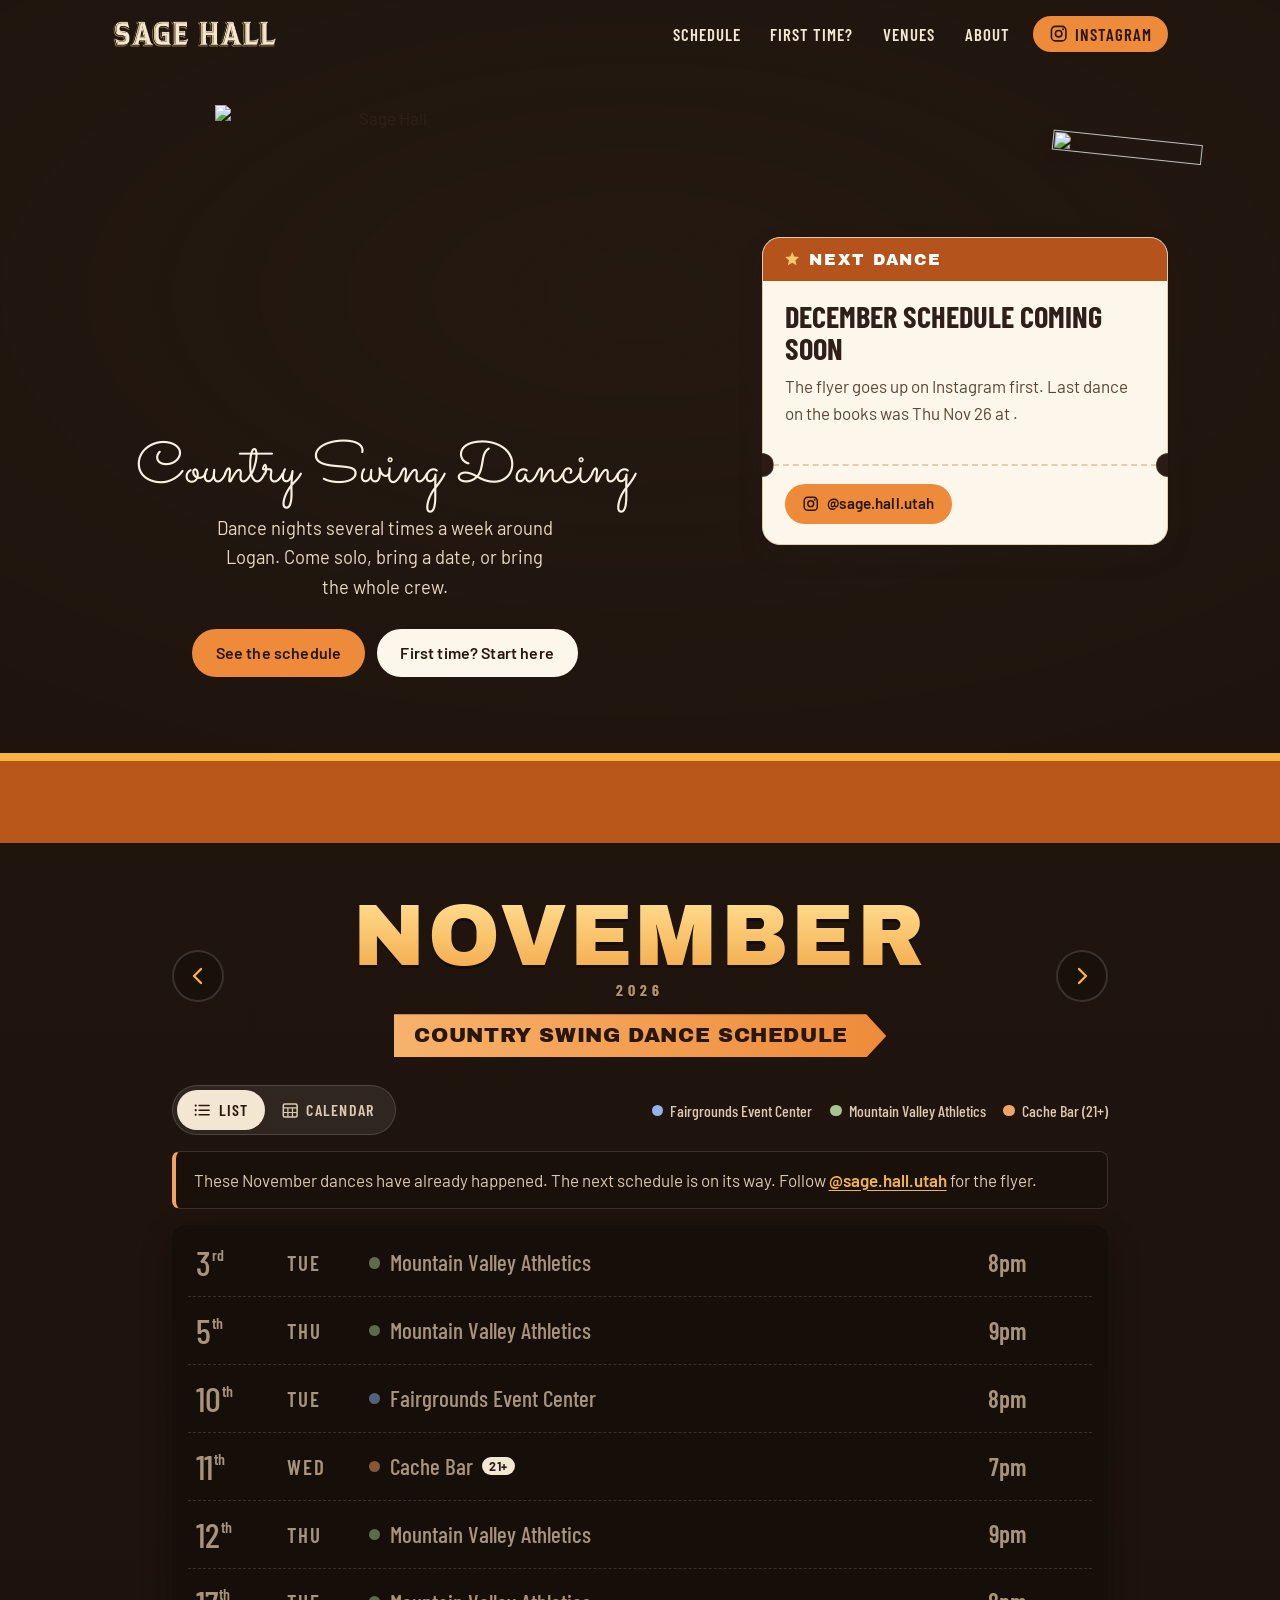
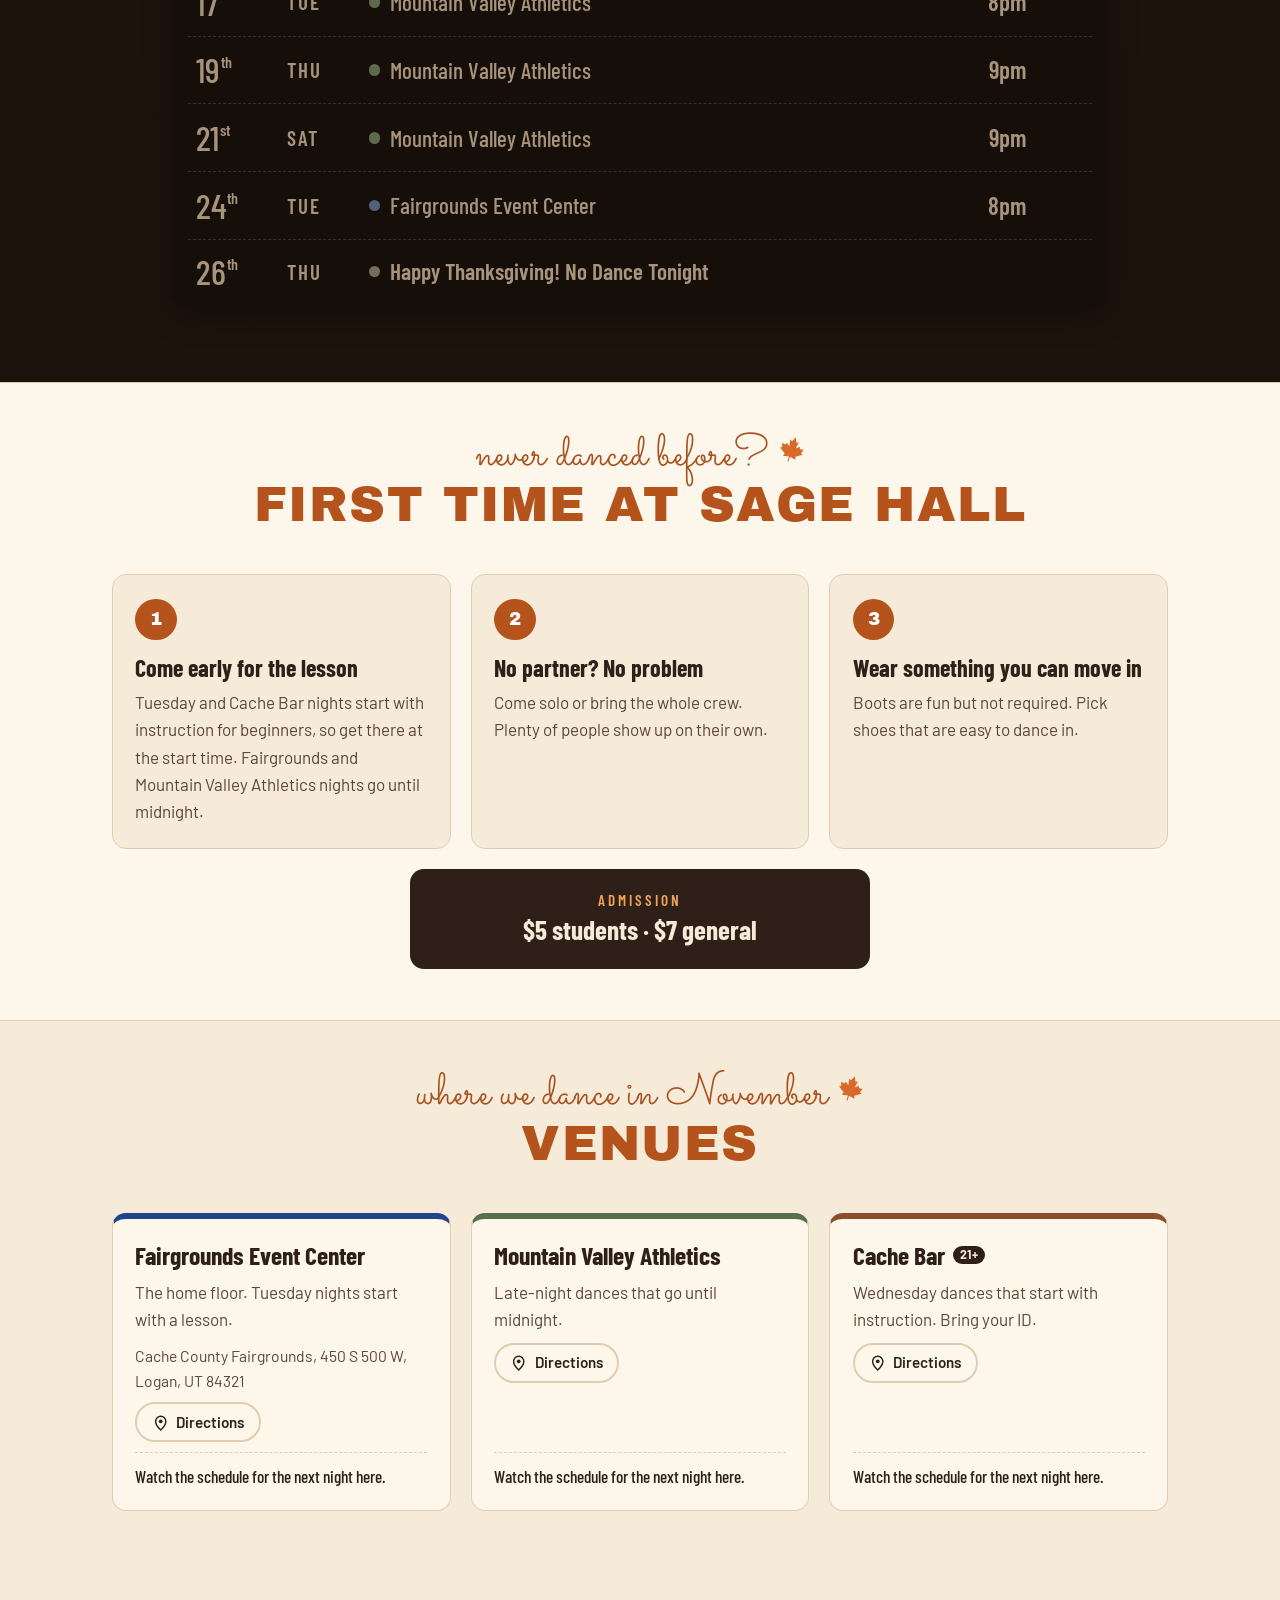
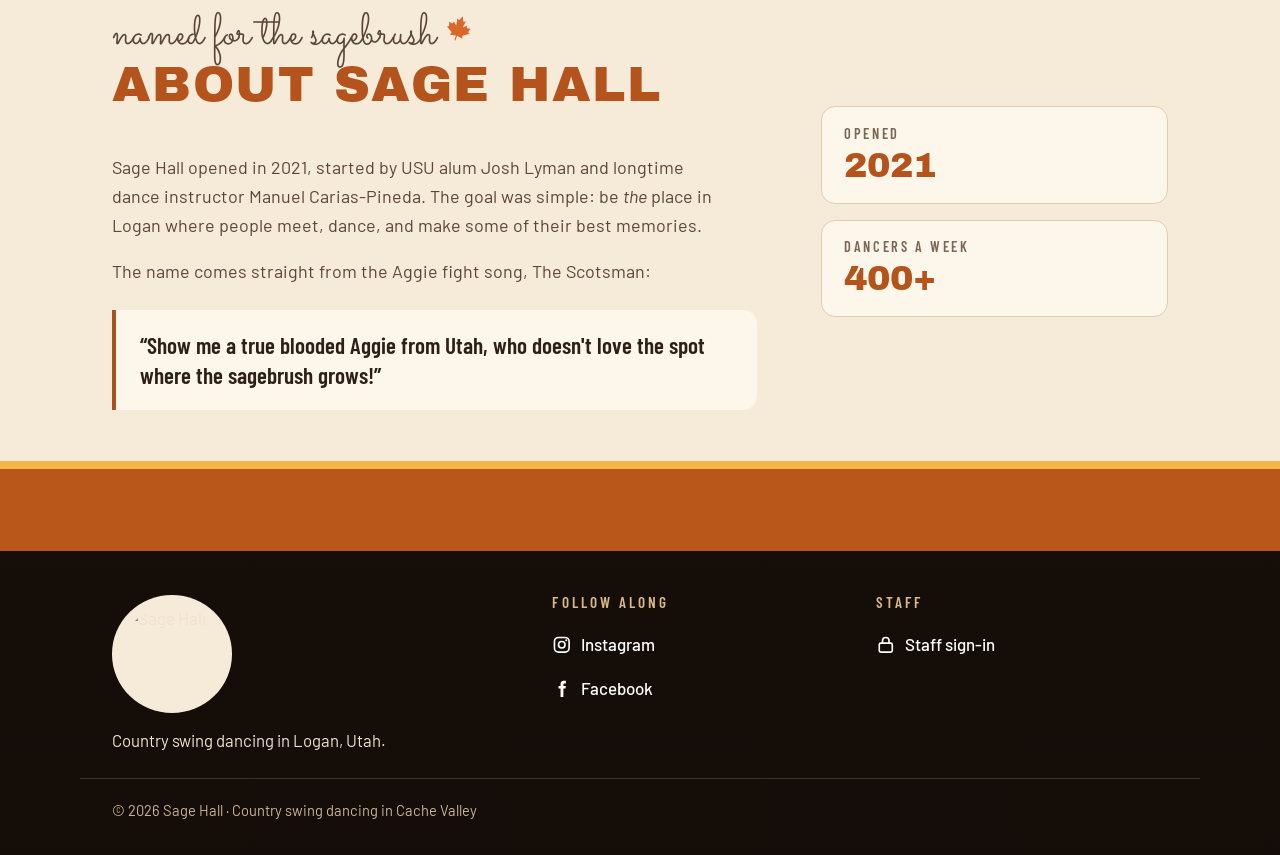
==== commit 23af7d97: "Use extracted SAGE HALL logo lettering in sticky header bar" ====
--- a/index.html
+++ b/index.html
@@ -40,7 +40,8 @@
   <header class="site-header">
     <div class="wrap header-inner">
       <a class="brand" href="#top" aria-label="Sage Hall home">
-        <span>Sage Hall</span>
+        <img class="brand-wordmark logo-dark" src="assets/img/sage-hall-wordmark.png" alt="Sage Hall" width="164" height="26">
+        <img class="brand-wordmark logo-light" src="assets/img/sage-hall-wordmark-light.png" alt="Sage Hall" width="164" height="26" loading="lazy">
       </a>
       <button class="menu-btn" type="button" aria-expanded="false" aria-controls="site-nav">
         <span class="menu-icon" aria-hidden="true"></span>
--- a/assets/css/styles.css
+++ b/assets/css/styles.css
@@ -114,10 +114,17 @@
 /* ---------- header ---------- */
 .site-header {
   position: sticky; top: 0; z-index: 50;
+  margin-bottom: calc(-1 * var(--header-offset, var(--header-h)) - 2px);
+  background: transparent;
+  border-bottom: 1px solid transparent;
+  transition: background-color 0.25s ease, border-color 0.25s ease, backdrop-filter 0.25s ease, -webkit-backdrop-filter 0.25s ease;
+}
+.site-header.show-brand,
+.site-header.menu-open {
   background: rgb(246 239 228 / 0.92);
   -webkit-backdrop-filter: saturate(1.4) blur(10px);
   backdrop-filter: saturate(1.4) blur(10px);
-  border-bottom: 1px solid var(--line);
+  border-bottom-color: var(--line);
 }
 .header-inner { display: flex; align-items: center; justify-content: space-between; gap: 1rem; min-height: var(--header-h); }
 .brand {
@@ -126,8 +133,9 @@
   transition: opacity 0.2s ease, transform 0.2s ease;
 }
 .site-header.show-brand .brand,
+.site-header.menu-open .brand,
 .brand:focus-visible { opacity: 1; pointer-events: auto; transform: none; }
-.brand span { font: 1.15rem/1 var(--font-display); letter-spacing: 0.04em; text-transform: uppercase; }
+.brand-wordmark { height: 26px; width: auto; object-fit: contain; }
 
 .site-nav { display: flex; align-items: center; gap: 0.25rem; }
 .site-nav a {
@@ -197,7 +205,7 @@
 .hero-grid {
   position: relative;
   display: grid; grid-template-columns: 1.1fr 0.9fr; align-items: center; gap: clamp(24px, 5vw, 64px);
-  padding-block: clamp(32px, 6vw, 72px) clamp(40px, 6vw, 80px);
+  padding-block: calc(var(--header-offset, var(--header-h)) + clamp(12px, 3vw, 40px)) clamp(40px, 6vw, 80px);
 }
 .hero-copy { text-align: center; display: flex; flex-direction: column; align-items: center; }
 .hero-logo { width: min(340px, 78vw); margin-bottom: 0.25rem; }
--- a/assets/css/theme-spring.css
+++ b/assets/css/theme-spring.css
@@ -0,0 +1,125 @@
+/* ==========================================================================
+   Spring theme: Cache Valley mountains and forest. Snow still on the peaks,
+   pines, topo-map lines, a wooden trail-sign ribbon and drifting aspen leaves.
+   Scoped to <html data-theme="spring"> (see index.html and main.js).
+   ========================================================================== */
+
+:root[data-theme="spring"] {
+  --paper: #f4f6f1;
+  --paper-2: #e6ede2;
+  --paper-3: #d4e0d0;
+  --card: #ffffff;
+  --ink: #22302a;
+  --ink-soft: #4b5a52;
+  --muted: #73807a;
+  --line: #d6e0d3;
+  --primary: #2f5d46;
+  --primary-dark: #234a37;
+  --accent: #3d7487;
+  --accent-light: #a9d3e3;
+  --night: #1f3d30;
+
+  --forest: #1f3d30;
+  --forest-deep: #162e24;
+  --cream: #efe6cf;
+  --aspen: #c8e09a;
+  --sunrise: #f2b46d;
+  --topo: url("../img/topo.svg") repeat 0 0 / 480px;
+}
+/* Dark forest areas get lighter venue colours so dots and chips stay visible. */
+:root[data-theme="spring"] :is(.schedule, .reels) {
+  --denim: #93b2ee; --sage: #a9c48f; --copper: #f2a265; --gold: #f4c55e; --rose: #f2a0b4;
+  --accent: var(--sunrise);
+}
+
+/* ---------- swaps ---------- */
+:root[data-theme="spring"] .hero-boot { display: none; }
+:root[data-theme="spring"] .sticker-spring { display: block; }
+
+/* ---------- header ---------- */
+:root[data-theme="spring"] .site-header.show-brand,
+:root[data-theme="spring"] .site-header.menu-open { background: rgb(246 249 245 / 0.93); }
+
+/* ---------- hero: morning over the mountains ---------- */
+:root[data-theme="spring"] .hero {
+  background:
+    /* the scene sits on the band (70px tall; tucked 2px under it), repeating sideways on wide screens */
+    url("../img/spring-mountains.svg") repeat-x center bottom 68px / auto 240px,
+    radial-gradient(38% 34% at 76% 26%, rgb(255 226 160 / 0.55), transparent 70%),
+    linear-gradient(#bcd9ea 0%, #dbeaee 48%, #f4ead8 100%);
+}
+:root[data-theme="spring"] .hero-grid { padding-bottom: 220px; }
+:root[data-theme="spring"] .hero::before {
+  /* a few birds in the sky */
+  inset: 12% auto auto 6%; width: 120px; height: 50px; opacity: 0.6;
+  background: url("data:image/svg+xml,%3Csvg xmlns='http://www.w3.org/2000/svg' viewBox='0 0 120 50'%3E%3Cg fill='none' stroke='%23384a52' stroke-width='2.2' stroke-linecap='round'%3E%3Cpath d='M10 26 q8 -8 14 0 q6 -8 14 0'/%3E%3Cpath d='M54 12 q6 -6 11 0 q5 -6 11 0'/%3E%3Cpath d='M86 34 q5 -5 9 0 q4 -5 9 0'/%3E%3C/g%3E%3C/svg%3E") no-repeat 0 0 / contain;
+  -webkit-mask-image: none; mask-image: none;
+}
+:root[data-theme="spring"] .ticket-stub::before,
+:root[data-theme="spring"] .ticket-stub::after { background: #dae9ee; }
+
+/* ---------- ranger-stripe band ---------- */
+:root[data-theme="spring"] .band {
+  height: 70px; border-top: 6px solid var(--sunrise);
+  background: var(--forest) url("../img/mountain-band.svg") repeat-x 0 0 / auto 100%;
+}
+@media (max-width: 640px) {
+  :root[data-theme="spring"] .band { height: 56px; }
+  :root[data-theme="spring"] .hero { background-position: center bottom 54px, 0 0, 0 0; }
+}
+
+/* ---------- schedule: forest green with topo lines ---------- */
+:root[data-theme="spring"] .schedule {
+  --paper: #1f3d30; --paper-2: rgb(255 255 255 / 0.08); --card: rgb(14 30 22 / 0.78);
+  --line: rgb(255 255 255 / 0.14); --ink: #eef3ea; --ink-soft: #c5d3c6; --muted: #93a598;
+  --primary: var(--aspen);
+  background: var(--topo), linear-gradient(#24493a, #1b3a2d);
+  color: var(--ink);
+}
+:root[data-theme="spring"] .month-title h2 {
+  background: linear-gradient(180deg, #fdf4de 15%, var(--aspen) 95%);
+  -webkit-background-clip: text; background-clip: text; color: transparent;
+  filter: drop-shadow(0 3px 0 rgb(0 0 0 / 0.3));
+}
+:root[data-theme="spring"] .month-title .script {
+  /* wooden trail sign */
+  display: inline-block; margin-top: 0.75rem; padding: 0.6rem 2.4rem 0.6rem 1.3rem;
+  font: clamp(0.78rem, 3.3vw, 1.3rem)/1.15 var(--font-display); letter-spacing: 0.04em; text-transform: uppercase; white-space: nowrap;
+  color: var(--cream);
+  background:
+    repeating-linear-gradient(0deg, rgb(255 255 255 / 0.05) 0 2px, transparent 2px 7px),
+    linear-gradient(180deg, #8a5a34, #6b4225);
+  clip-path: polygon(0 0, calc(100% - 20px) 0, 100% 50%, calc(100% - 20px) 100%, 0 100%);
+}
+:root[data-theme="spring"] .view-toggle button[aria-pressed="true"] { background: var(--cream); color: var(--forest); }
+:root[data-theme="spring"] .sched-list {
+  border-top: 0; border-radius: var(--radius); padding: 0.25rem 1rem;
+  background: rgb(14 30 22 / 0.72); box-shadow: 0 10px 30px rgb(0 0 0 / 0.3);
+}
+:root[data-theme="spring"] .sched-row:last-child { border-bottom: 0; }
+:root[data-theme="spring"] .badge-today,
+:root[data-theme="spring"] .cal-cell.is-today .cal-day { color: var(--forest); }
+:root[data-theme="spring"] .schedule .addcal-menu { --ink: #22302a; --paper: #f4f6f1; --primary: #2f5d46; }
+:root[data-theme="spring"] .cal-dow { background: var(--sunrise); color: #2a1c10; }
+:root[data-theme="spring"] .chip { background: color-mix(in srgb, var(--v) 22%, #10241a); }
+:root[data-theme="spring"] .chip:hover { background: color-mix(in srgb, var(--v) 34%, #10241a); }
+@media (max-width: 640px) { :root[data-theme="spring"] .sched-list { padding-inline: 0.6rem; } }
+
+/* ---------- light sections ---------- */
+:root[data-theme="spring"] .section-head .script::after {
+  content: ""; display: inline-block; width: 0.62em; height: 0.62em; margin-left: 0.2em; vertical-align: 0.02em;
+  background: url("data:image/svg+xml,%3Csvg xmlns='http://www.w3.org/2000/svg' viewBox='0 0 24 24'%3E%3Cpath d='M12 1.5 L16 8 H14 L18 14 H15.5 L19.5 20 H13 V23 H11 V20 H4.5 L8.5 14 H6 L10 8 H8 Z' fill='%232f5d46'/%3E%3C/svg%3E") no-repeat center / contain;
+}
+
+/* ---------- reels ---------- */
+:root[data-theme="spring"] .reels { background: var(--topo), linear-gradient(#1f3d30, var(--forest-deep)); }
+:root[data-theme="spring"] .reel-placeholder { --ph-bg: linear-gradient(160deg, #bcd9ea, #5e8d6c 55%, #1f3d30); }
+:root[data-theme="spring"] .reel-placeholder:nth-child(2) { --ph-bg: linear-gradient(160deg, #f4d9a8, #c8743a 55%, #2a1c10); }
+:root[data-theme="spring"] .reel-placeholder:nth-child(3) { --ph-bg: linear-gradient(160deg, #c8e09a, #3f6f55 55%, #162e24); }
+
+/* ---------- footer ---------- */
+:root[data-theme="spring"] .site-footer { background: var(--topo), var(--forest-deep); color: #e8efe4; }
+:root[data-theme="spring"] .footer-h { color: #b9d0a8; }
+:root[data-theme="spring"] .footer-note { color: #a3b8a0; }
+
+:root[data-theme="spring"] .theme-switch button[aria-pressed="true"] { background: var(--aspen); color: var(--forest); }
--- a/assets/css/theme-fall.css
+++ b/assets/css/theme-fall.css
@@ -40,7 +40,8 @@
 :root[data-theme="fall"] .logo-light { display: block; }
 
 /* ---------- header ---------- */
-:root[data-theme="fall"] .site-header { background: rgb(34 22 15 / 0.93); border-bottom-color: rgb(255 255 255 / 0.08); }
+:root[data-theme="fall"] .site-header.show-brand,
+:root[data-theme="fall"] .site-header.menu-open { background: rgb(34 22 15 / 0.93); border-bottom-color: rgb(255 255 255 / 0.08); }
 :root[data-theme="fall"] .brand,
 :root[data-theme="fall"] .site-nav a { color: var(--on-wood); }
 :root[data-theme="fall"] .site-nav a:hover { background: rgb(255 255 255 / 0.08); color: var(--harvest); }
--- a/assets/css/theme-winter.css
+++ b/assets/css/theme-winter.css
@@ -37,7 +37,8 @@
 :root[data-theme="winter"] .sticker-winter { display: block; }
 
 /* ---------- header ---------- */
-:root[data-theme="winter"] .site-header { background: rgb(13 26 43 / 0.93); border-bottom-color: rgb(255 255 255 / 0.08); }
+:root[data-theme="winter"] .site-header.show-brand,
+:root[data-theme="winter"] .site-header.menu-open { background: rgb(13 26 43 / 0.93); border-bottom-color: rgb(255 255 255 / 0.08); }
 :root[data-theme="winter"] .brand,
 :root[data-theme="winter"] .site-nav a { color: var(--frost); }
 :root[data-theme="winter"] .site-nav a:hover { background: rgb(255 255 255 / 0.08); color: var(--ice); }
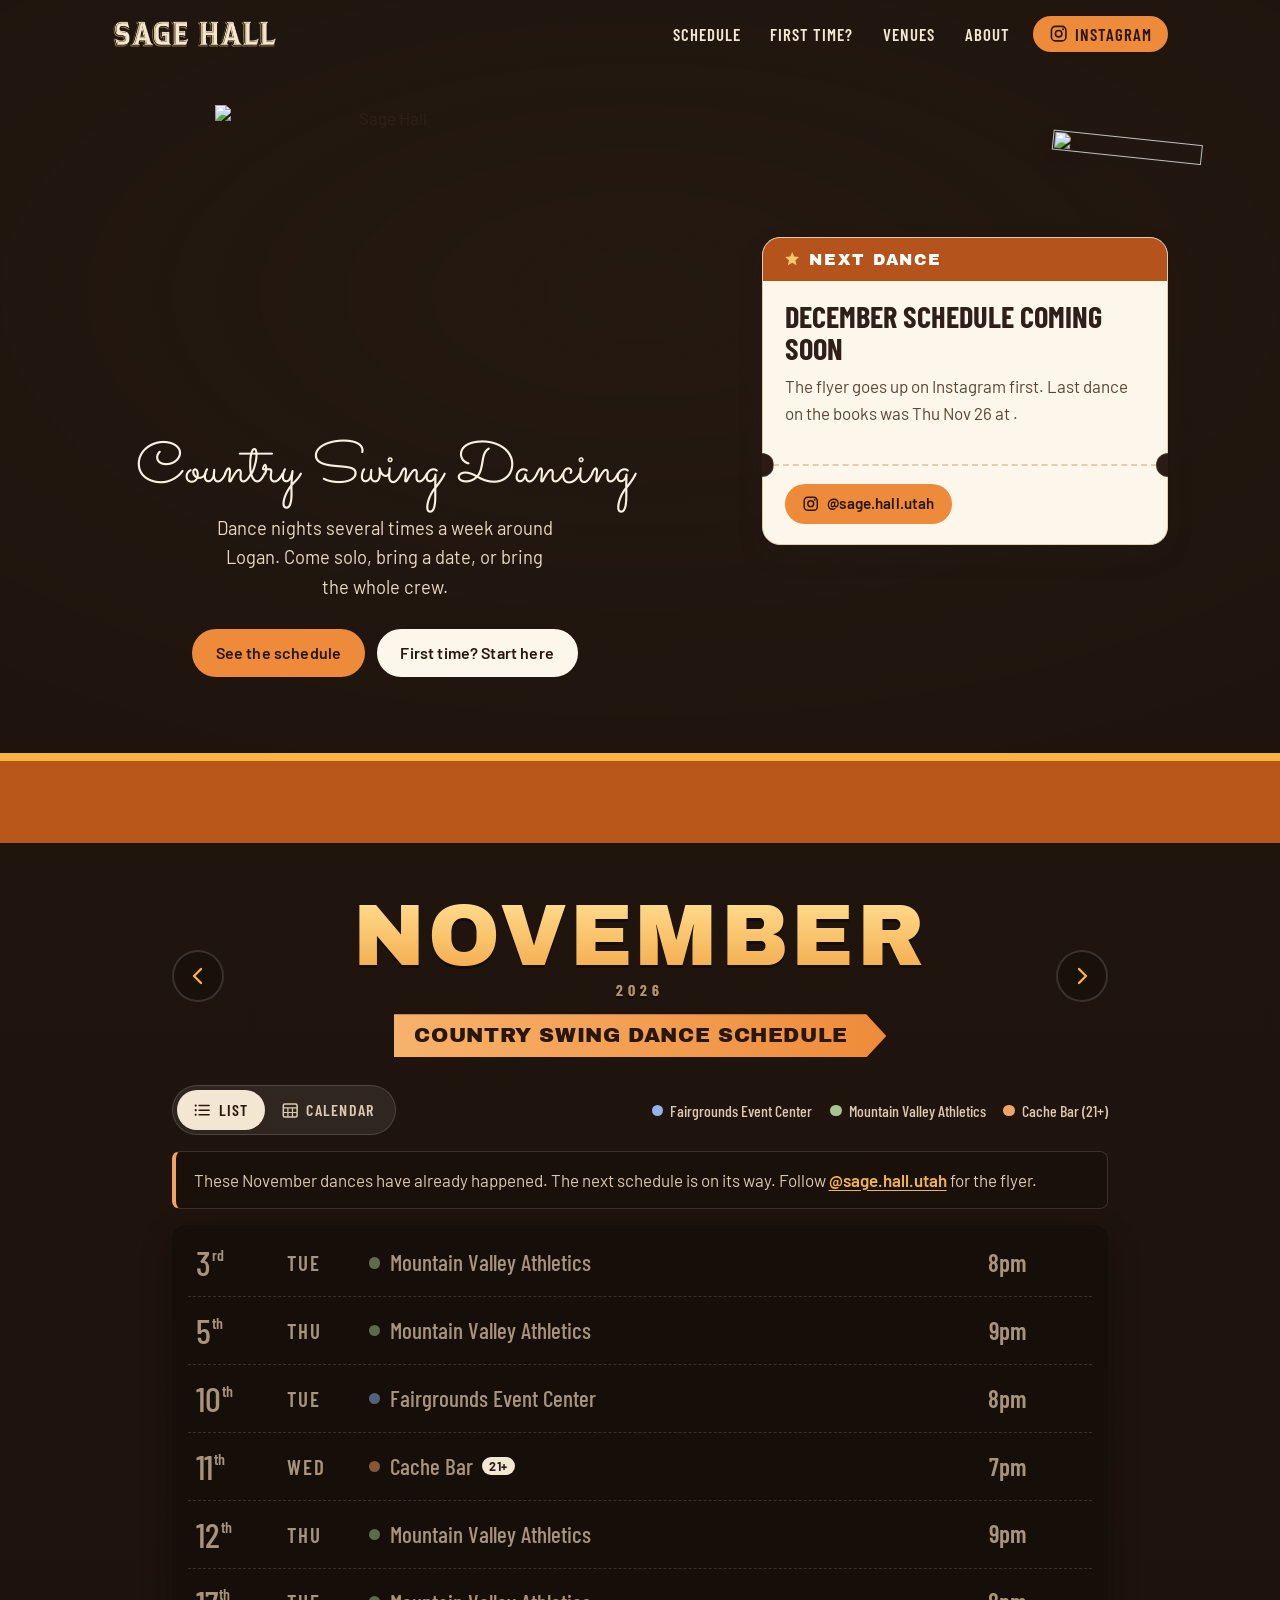
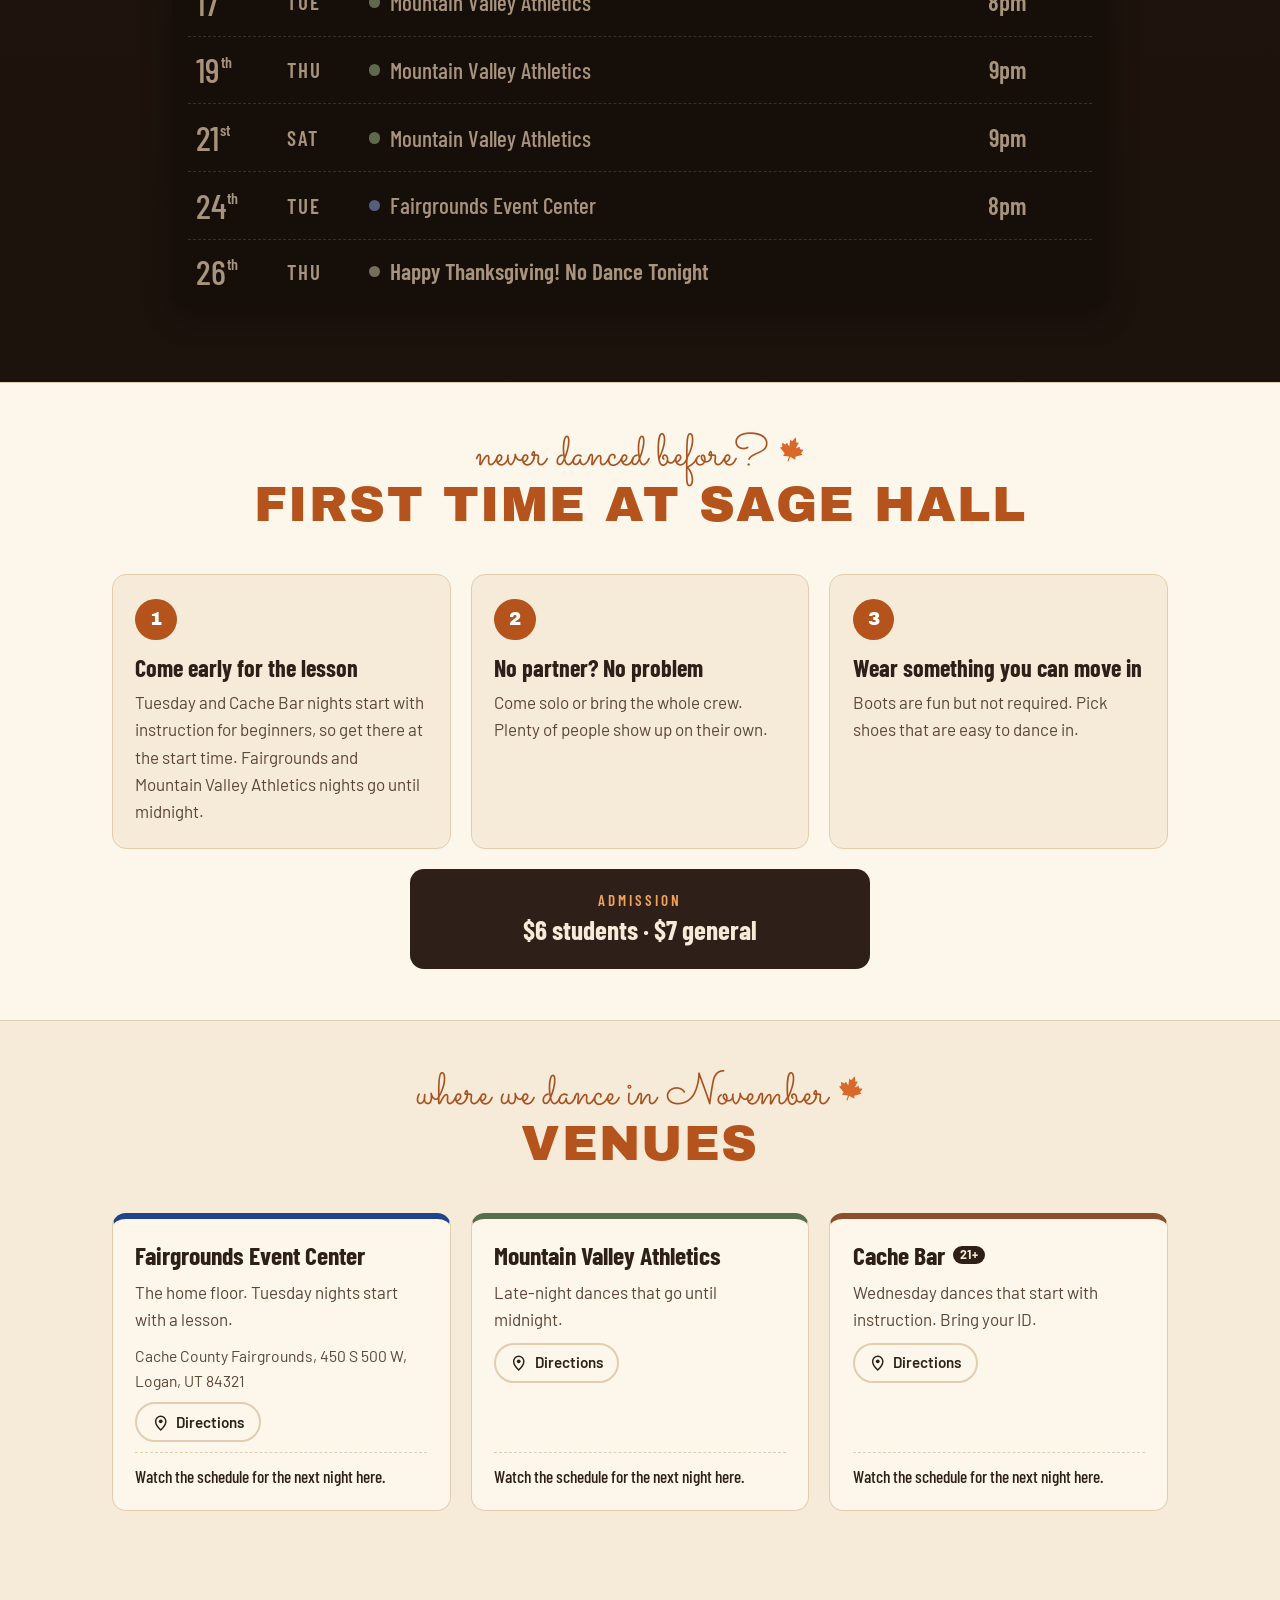
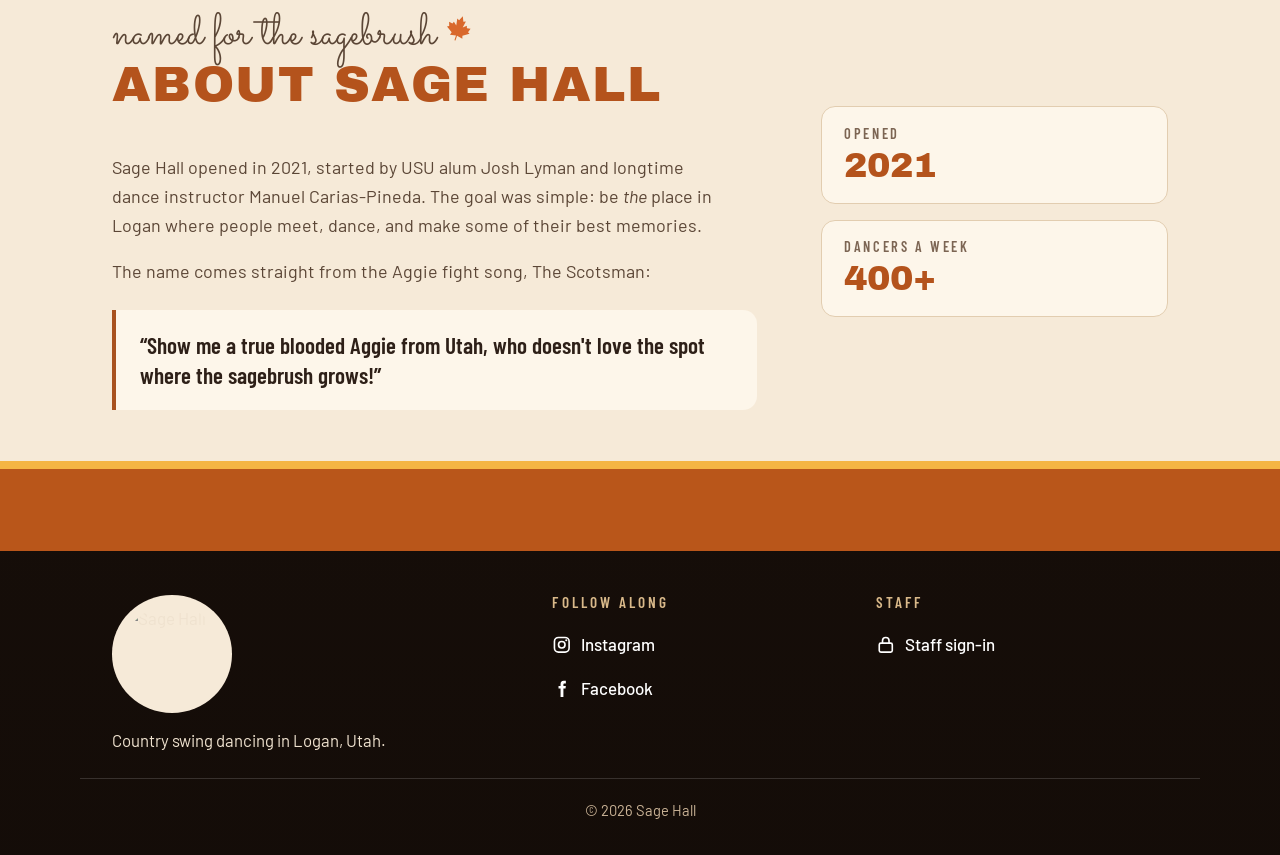
==== commit 6f0961da: "Shorten footer copyright to '© 2026 Sage Hall' and center it" ====
--- a/index.html
+++ b/index.html
@@ -234,7 +234,7 @@
         </ul>
       </div>
     </div>
-    <p class="wrap footer-note">© <span id="year">2026</span> Sage Hall · Country swing dancing in Cache Valley</p>
+    <p class="wrap footer-note">© <span id="year">2026</span> Sage Hall</p>
   </footer>
 
   <!-- Photo viewer for "This week's photos" -->
--- a/assets/css/styles.css
+++ b/assets/css/styles.css
@@ -665,7 +665,7 @@
 .footer-links { list-style: none; margin: 0; padding: 0; display: grid; gap: 0.25rem; }
 .footer-links a { display: inline-flex; align-items: center; gap: 0.55rem; padding: 0.4rem 0; text-decoration: none; font-weight: 500; }
 .footer-links a:hover { text-decoration: underline; }
-.footer-note { padding-block: 1.25rem 2rem; margin: 0 auto; border-top: 1px solid rgb(255 255 255 / 0.15); font-size: 0.92rem; color: #b7c6e6; }
+.footer-note { padding-block: 1.25rem 2rem; margin: 0 auto; border-top: 1px solid rgb(255 255 255 / 0.15); font-size: 0.92rem; color: #b7c6e6; text-align: center; }
 @media (max-width: 720px) { .footer-grid { grid-template-columns: 1fr 1fr; } .footer-brand { grid-column: 1 / -1; } }
 
 /* ==========================================================================
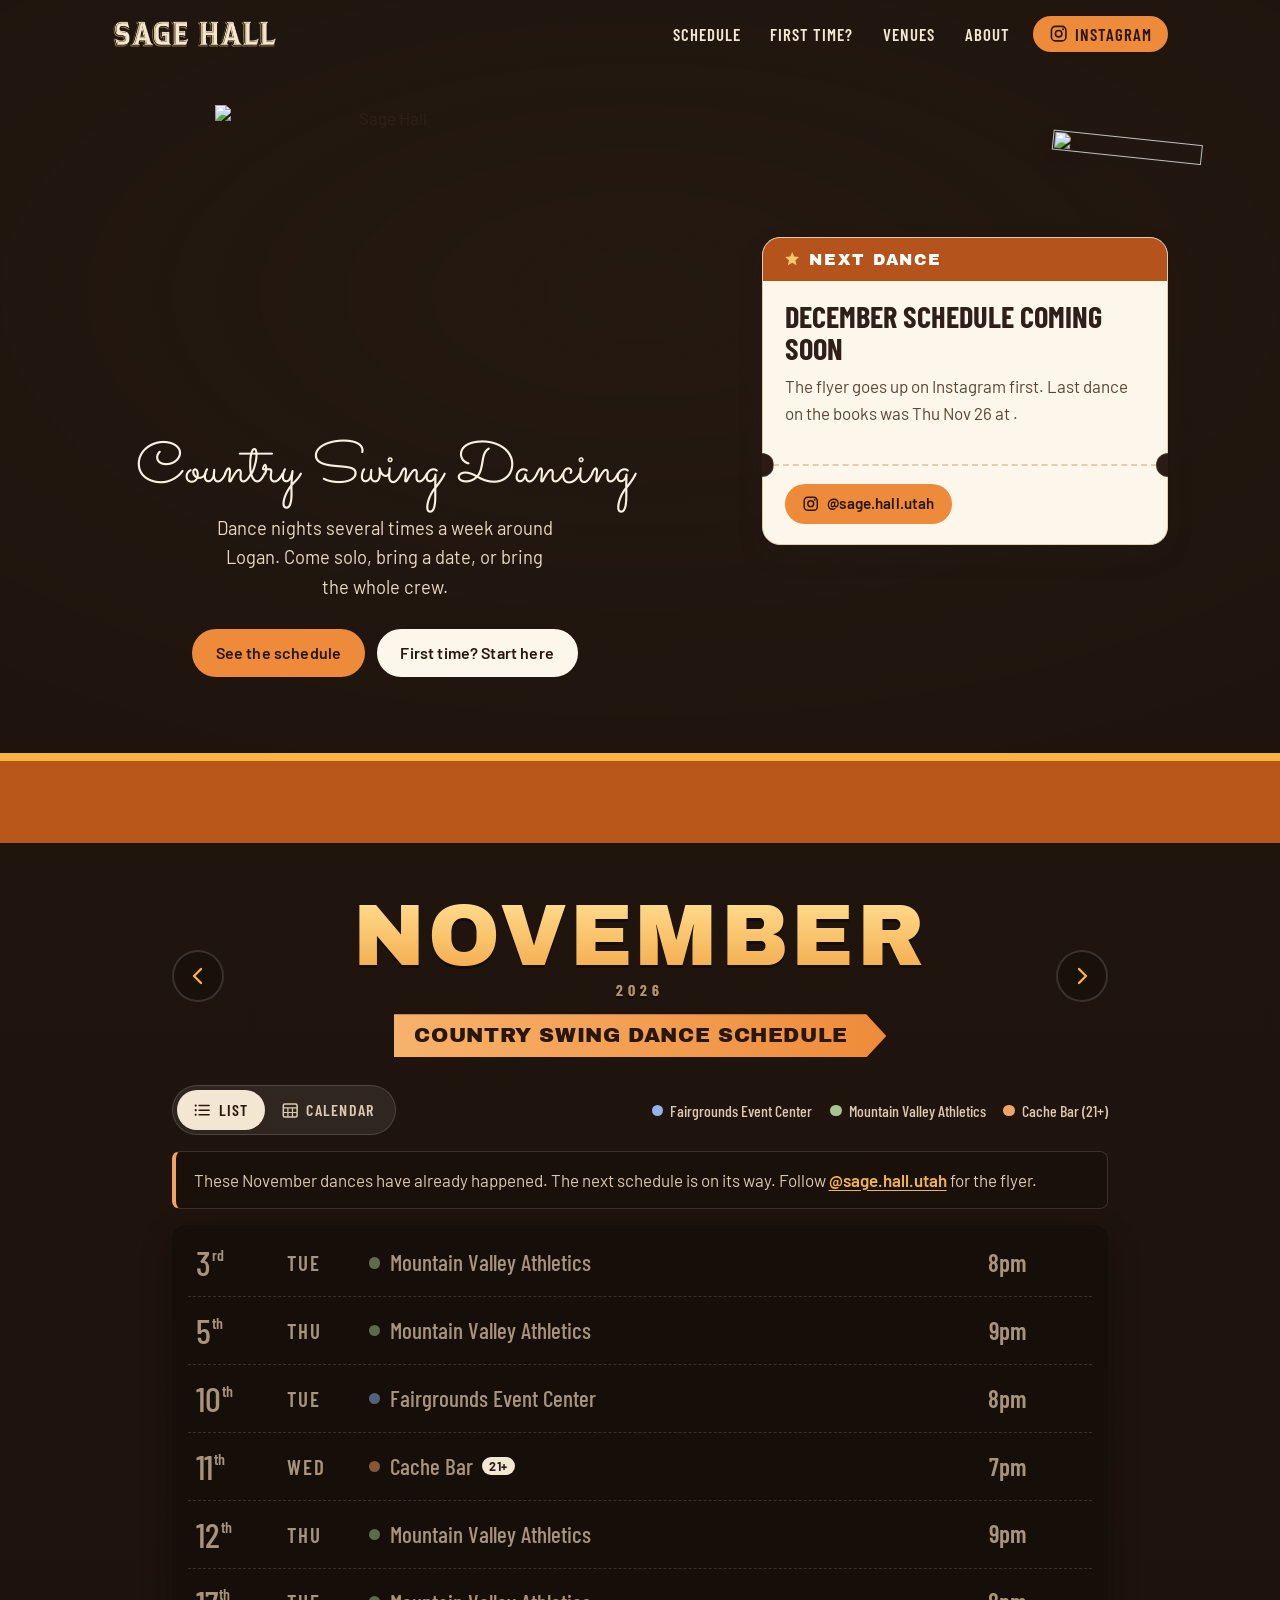
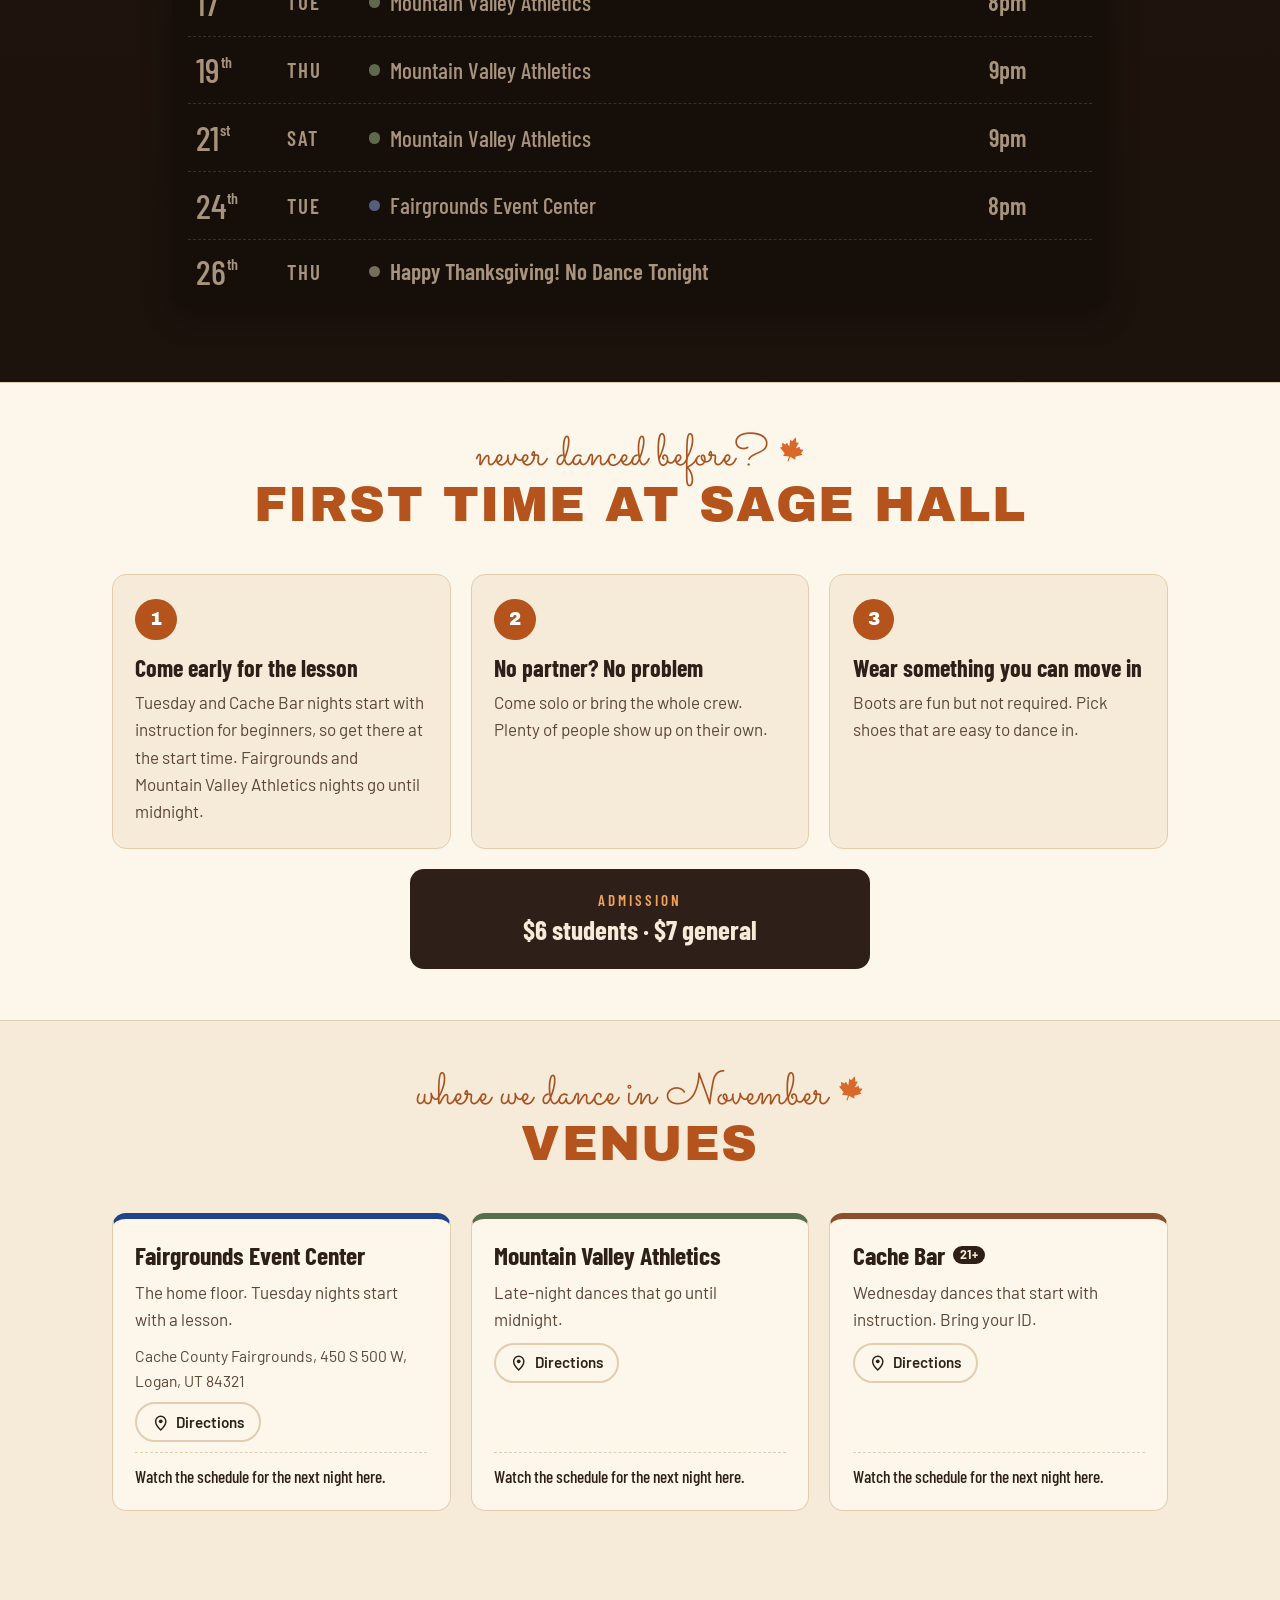
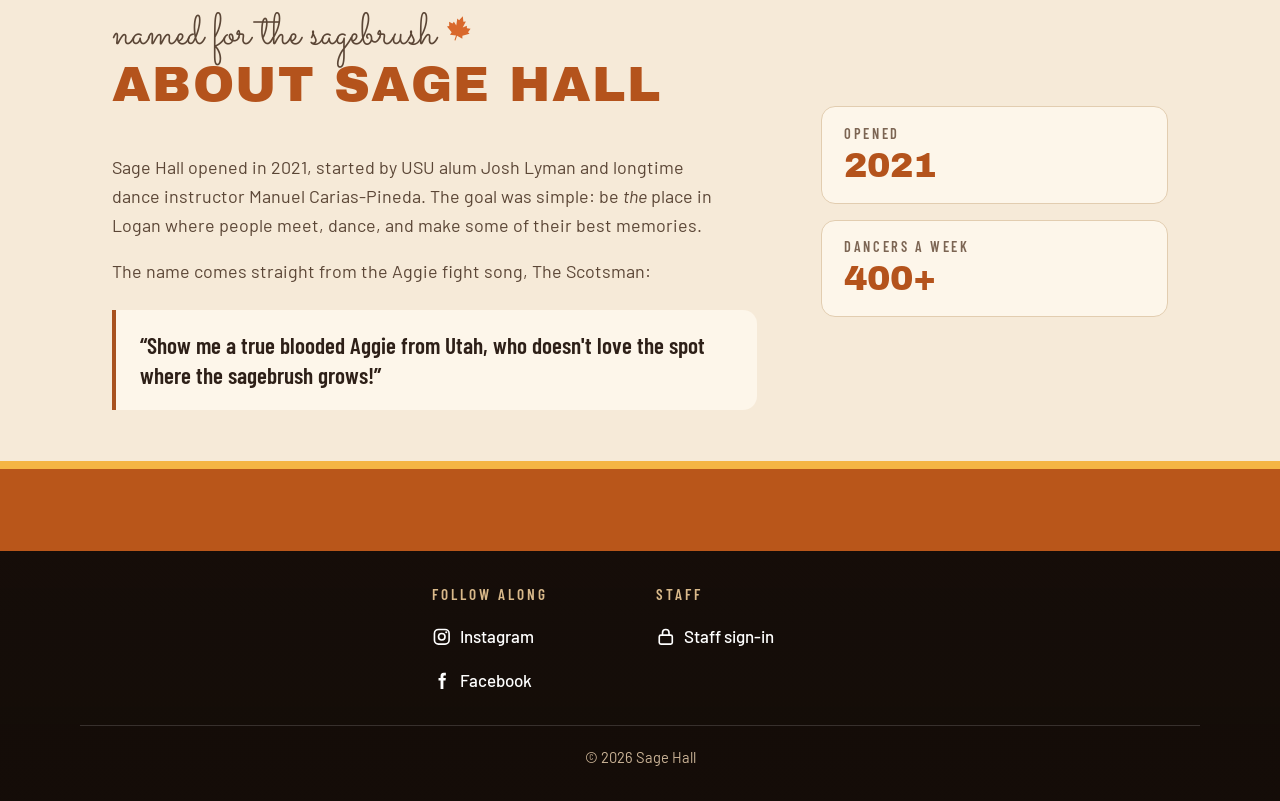
==== commit 5a60055b: "Remove duplicate logo and tagline block from footer" ====
--- a/index.html
+++ b/index.html
@@ -216,10 +216,6 @@
   <footer class="site-footer">
     <div class="band band-footer" aria-hidden="true"></div>
     <div class="wrap footer-grid">
-      <div class="footer-brand">
-        <img src="assets/img/sage-hall-logo.png" alt="Sage Hall" width="120" height="117">
-        <p>Country swing dancing in Logan, Utah.</p>
-      </div>
       <div>
         <h2 class="footer-h">Follow along</h2>
         <ul class="footer-links">
--- a/assets/css/styles.css
+++ b/assets/css/styles.css
@@ -658,15 +658,12 @@
 .site-footer { background: var(--primary-dark); color: #e9eef8; }
 .site-footer a { color: #fff; }
 .band-footer { border-bottom: 0; }
-.footer-grid { display: grid; grid-template-columns: 1.4fr 1fr 1fr; gap: 2rem; padding-block: 2.75rem 1.5rem; }
-.footer-brand img { width: 120px; background: var(--paper); border-radius: 50%; padding: 10px; margin-bottom: 0.9rem; }
-.footer-brand p { margin: 0; font-size: 1.05rem; }
+.footer-grid { display: grid; grid-template-columns: 1fr 1fr; gap: 2rem; max-width: 480px; padding-block: 2.25rem 1.5rem; }
 .footer-h { font: 600 0.95rem/1 var(--font-cond); letter-spacing: 0.2em; text-transform: uppercase; color: #b7c6e6; margin-bottom: 0.9rem; }
 .footer-links { list-style: none; margin: 0; padding: 0; display: grid; gap: 0.25rem; }
 .footer-links a { display: inline-flex; align-items: center; gap: 0.55rem; padding: 0.4rem 0; text-decoration: none; font-weight: 500; }
 .footer-links a:hover { text-decoration: underline; }
 .footer-note { padding-block: 1.25rem 2rem; margin: 0 auto; border-top: 1px solid rgb(255 255 255 / 0.15); font-size: 0.92rem; color: #b7c6e6; text-align: center; }
-@media (max-width: 720px) { .footer-grid { grid-template-columns: 1fr 1fr; } .footer-brand { grid-column: 1 / -1; } }
 
 /* ==========================================================================
    Staff page (admin/)
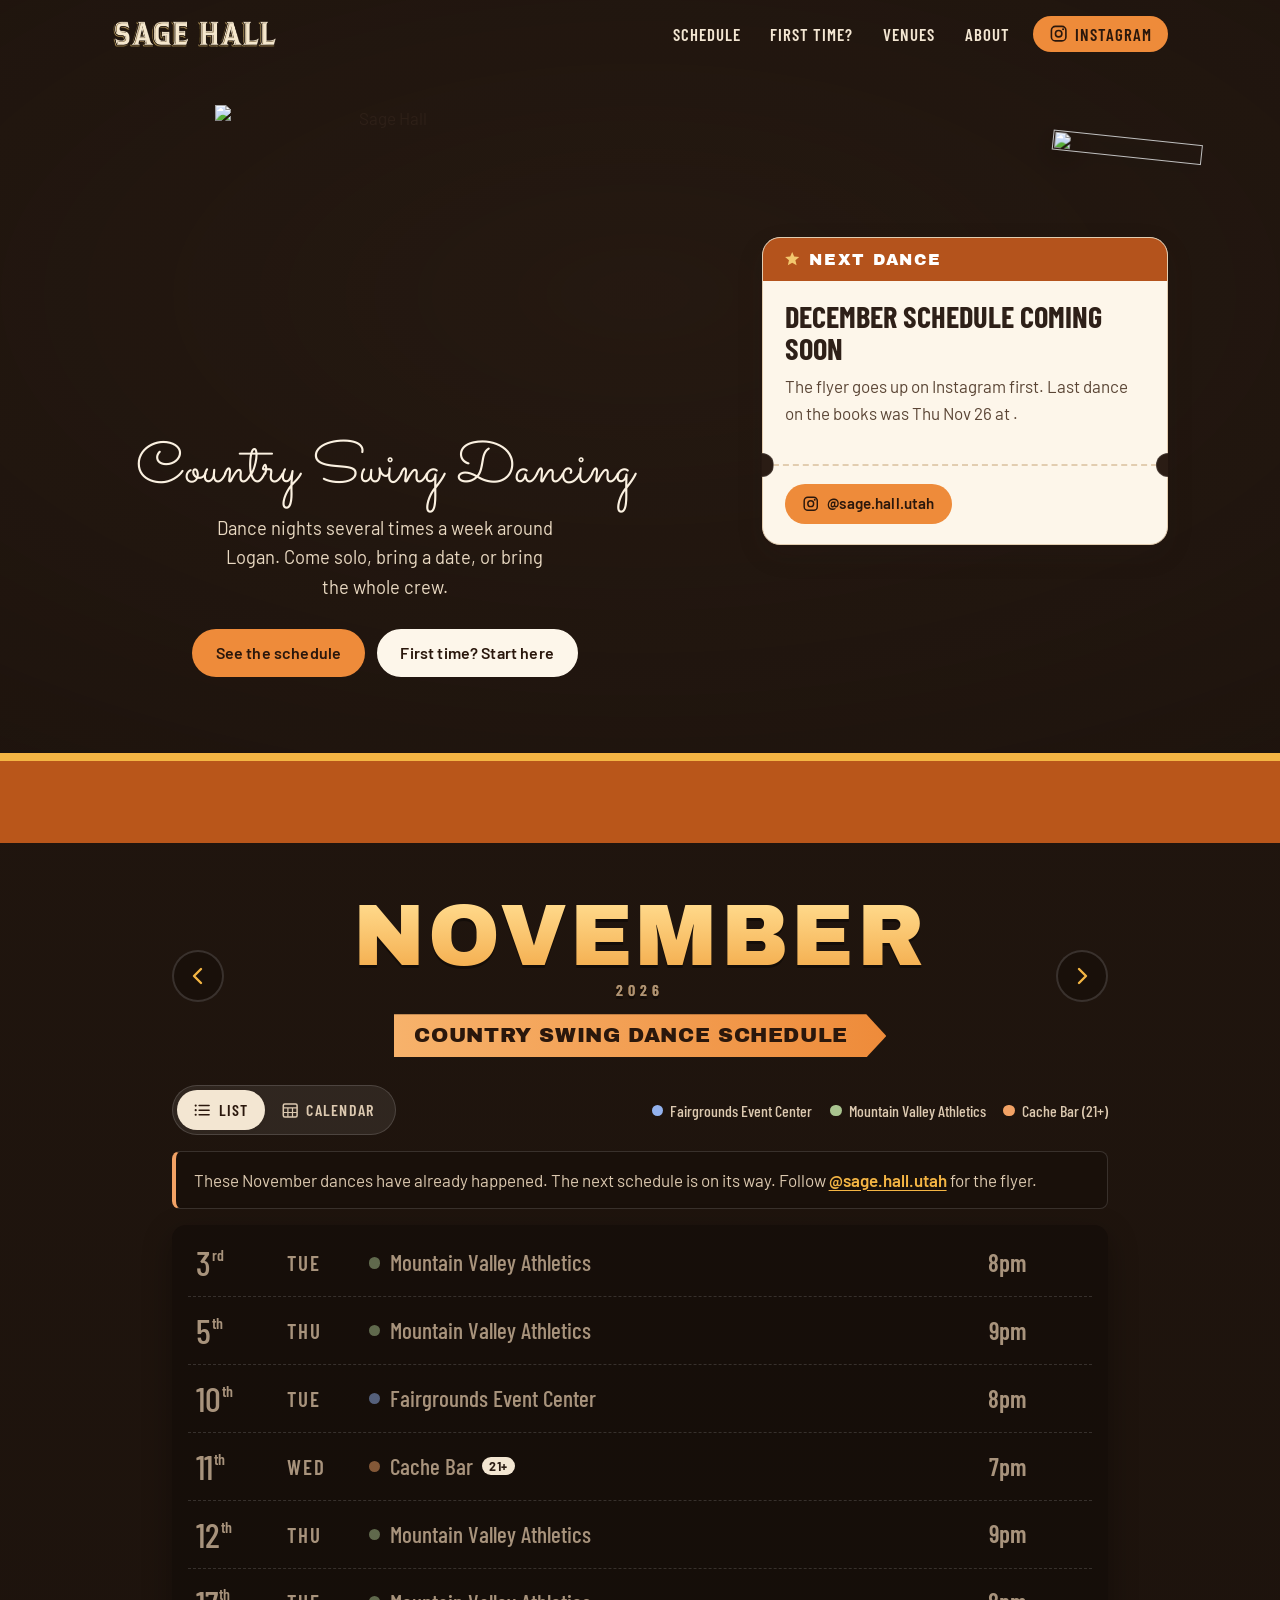
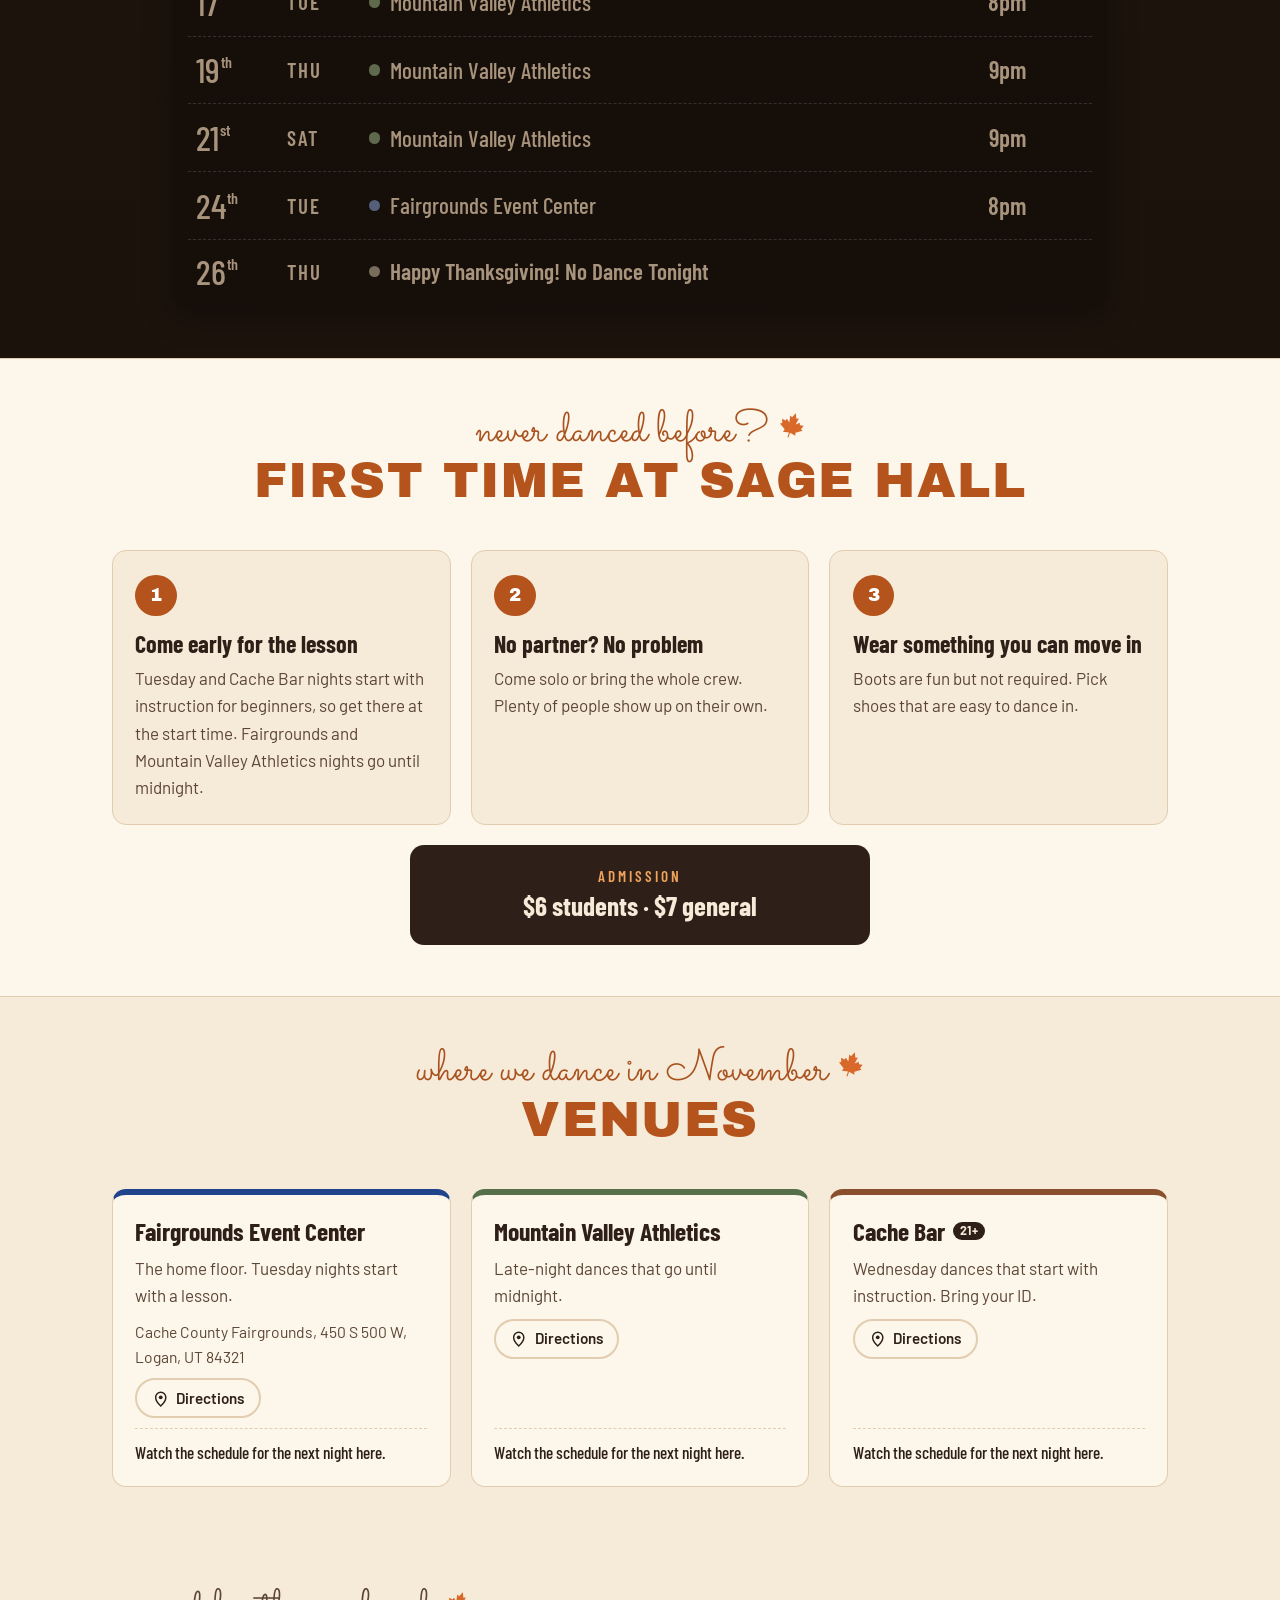
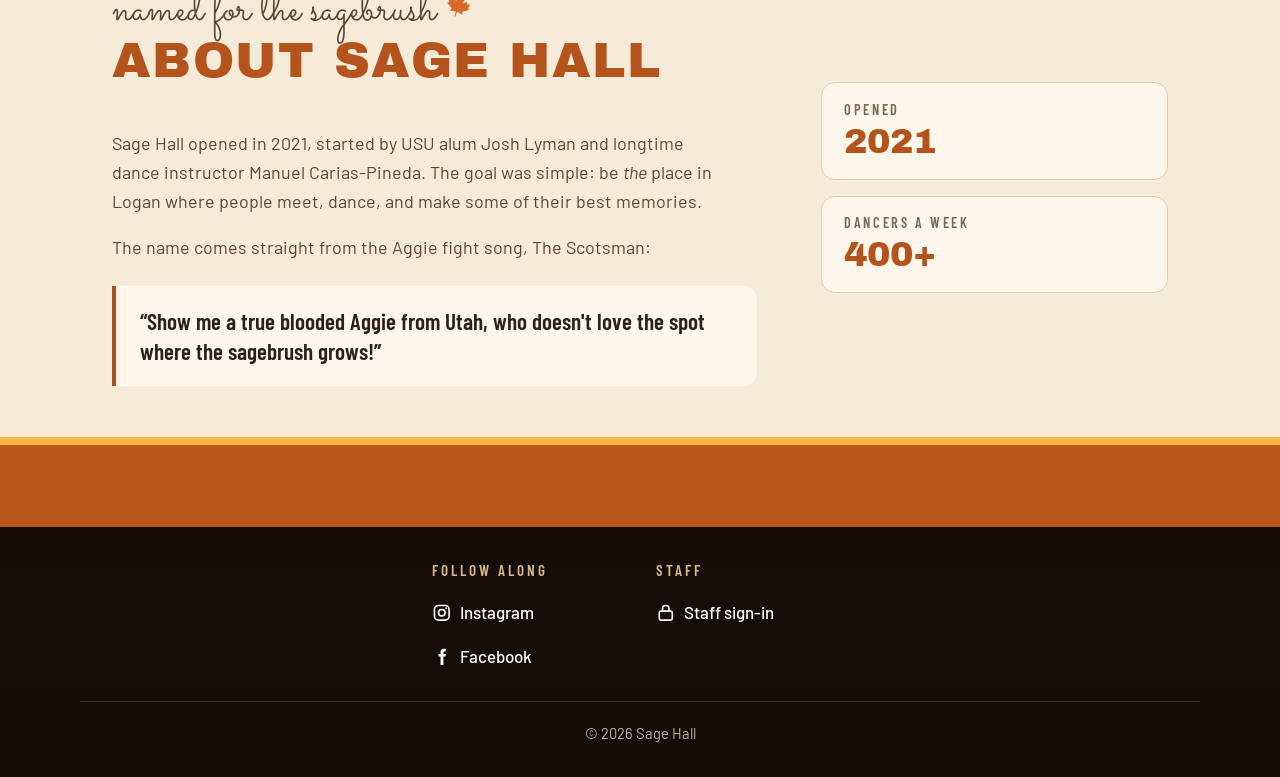
==== commit a518a878: "Remove 'Add to calendar' in Next Dance card and 'Add this month to my calendar' below schedule" ====
--- a/index.html
+++ b/index.html
@@ -125,13 +125,6 @@
         <ol class="sched-list" id="sched-list"></ol>
         <div class="cal" id="sched-cal" hidden></div>
         <noscript><p class="notice">Turn on JavaScript to see the schedule, or check the latest flyer on Instagram.</p></noscript>
-
-        <div class="sched-foot">
-          <button class="btn btn-small btn-outline" type="button" id="ics-month" hidden>
-            <svg aria-hidden="true" viewBox="0 0 24 24"><use href="#i-cal"/></svg>
-            <span>Add this month to my calendar</span>
-          </button>
-        </div>
       </div>
     </section>
 
@@ -226,7 +219,7 @@
       <div>
         <h2 class="footer-h">Staff</h2>
         <ul class="footer-links">
-          <li><a href="admin/"><svg aria-hidden="true" viewBox="0 0 24 24"><use href="#i-lock"/></svg> Staff sign-in</a></li>
+          <li><a href="https://app.pagescms.org/sagehalldance/website/main"><svg aria-hidden="true" viewBox="0 0 24 24"><use href="#i-lock"/></svg> Staff sign-in</a></li>
         </ul>
       </div>
     </div>
--- a/assets/css/styles.css
+++ b/assets/css/styles.css
@@ -666,28 +666,6 @@
 .footer-note { padding-block: 1.25rem 2rem; margin: 0 auto; border-top: 1px solid rgb(255 255 255 / 0.15); font-size: 0.92rem; color: #b7c6e6; text-align: center; }
 
 /* ==========================================================================
-   Staff page (admin/)
-   ========================================================================== */
-.admin-page { min-height: 100vh; display: flex; flex-direction: column; }
-.admin-main { flex: 1; padding-block: clamp(32px, 6vw, 72px); }
-.admin-card { max-width: 720px; margin-inline: auto; background: var(--card); border: 1px solid var(--line); border-radius: 20px; box-shadow: var(--shadow); overflow: hidden; }
-.admin-card header { padding: 2rem 2rem 1.25rem; text-align: center; }
-.admin-card header img { width: 120px; margin: 0 auto 0.75rem; }
-.admin-card header h1 { font: clamp(1.8rem, 5vw, 2.4rem)/1 var(--font-display); text-transform: uppercase; color: var(--primary); letter-spacing: 0.03em; }
-.admin-card header p { margin: 0.75rem auto 0; color: var(--ink-soft); max-width: 46ch; }
-.admin-actions { display: grid; gap: 0.75rem; padding: 0 2rem 1.75rem; }
-.admin-actions .btn { width: 100%; min-height: 56px; font-size: 1.05rem; }
-.admin-section { padding: 1.5rem 2rem; border-top: 1px dashed var(--line); }
-.admin-section h2 { font: 700 1.45rem/1.1 var(--font-cond); margin-bottom: 0.75rem; }
-.admin-section ol, .admin-section ul { margin: 0; padding-left: 1.3rem; color: var(--ink-soft); display: grid; gap: 0.4rem; }
-.admin-section p { color: var(--ink-soft); }
-.admin-section code { background: var(--paper-2); padding: 0.1em 0.35em; border-radius: 4px; font-size: 0.92em; }
-.admin-section blockquote { margin: 0.5rem 0 0.25rem; padding: 0.75rem 1rem; background: var(--paper-2); border-left: 3px solid var(--line); border-radius: 4px; font-size: 0.95em; user-select: all; }
-@media (max-width: 520px) {
-  .admin-card header, .admin-actions, .admin-section { padding-inline: 1.15rem; }
-}
-
-/* ==========================================================================
    Theme plumbing. Summer is this file; theme-spring/fall/winter.css layer on
    top. These defaults keep the other seasons' artwork hidden in summer.
    ========================================================================== */
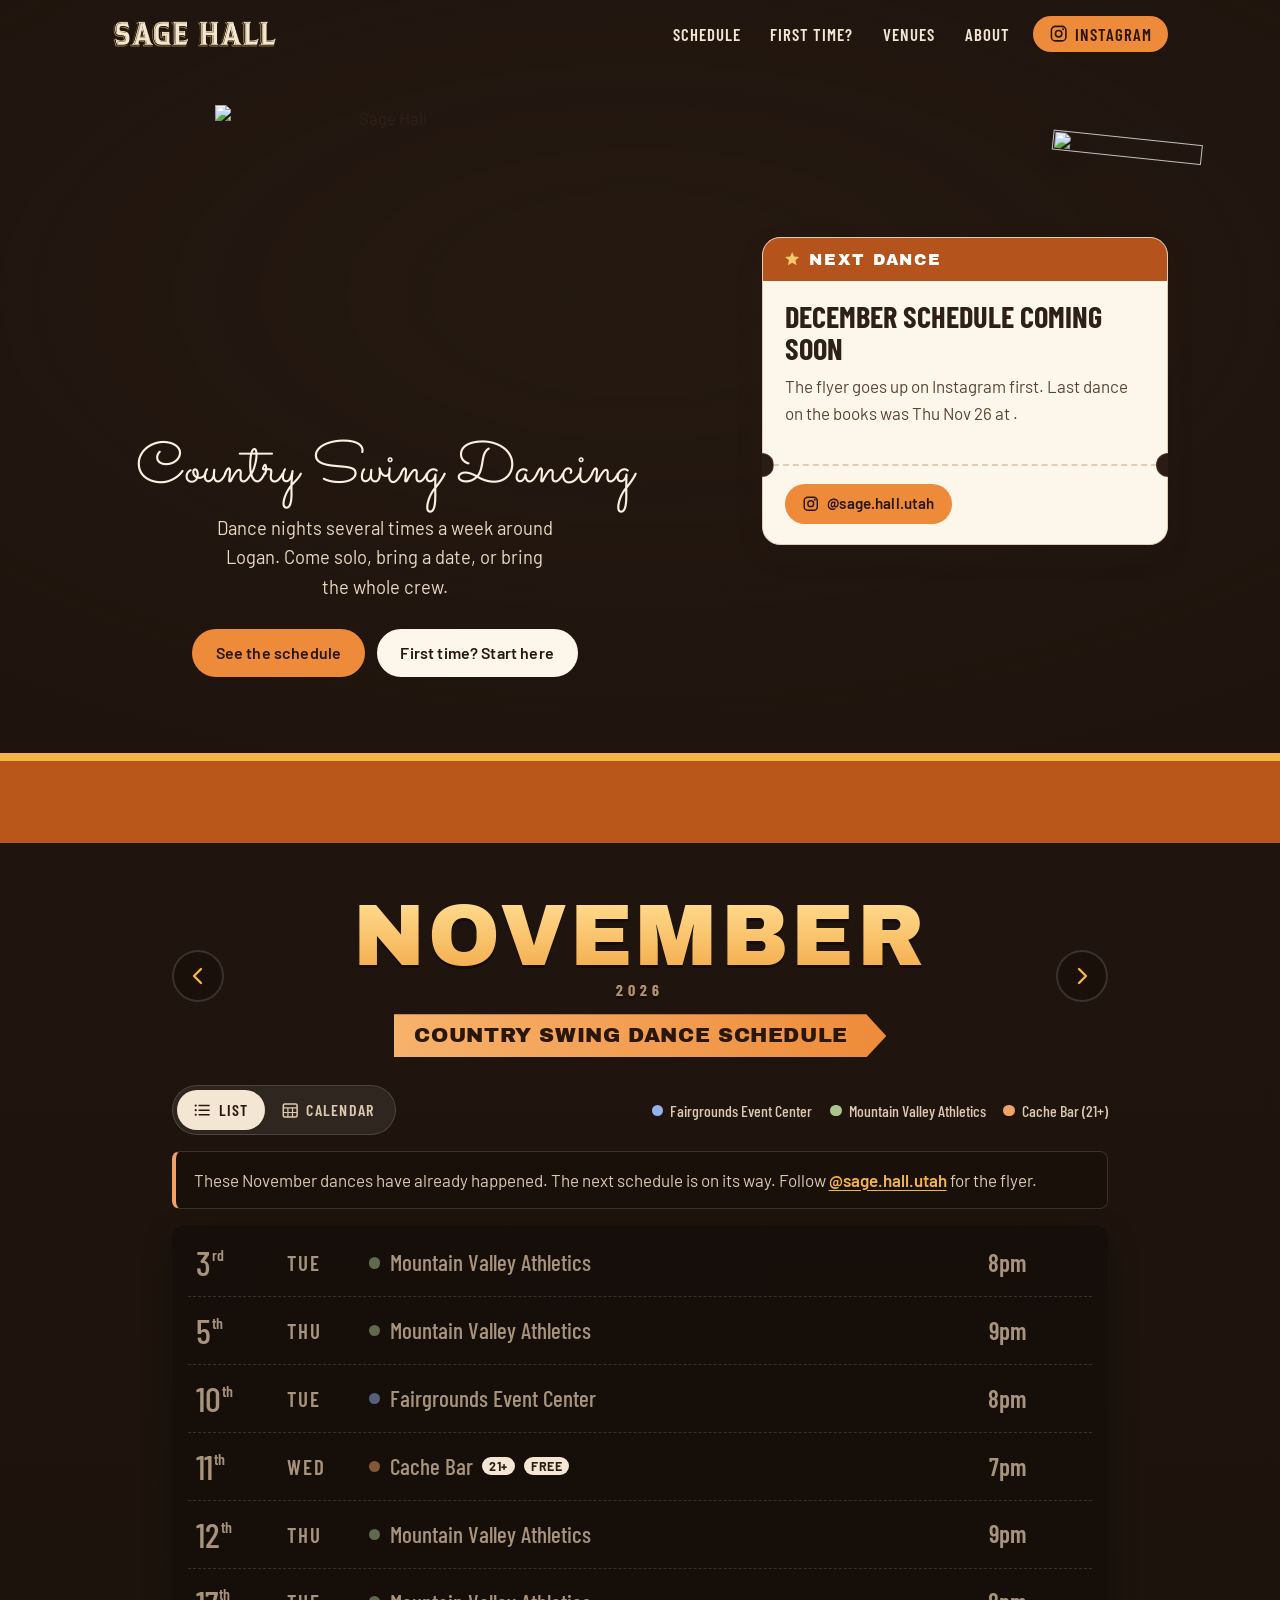
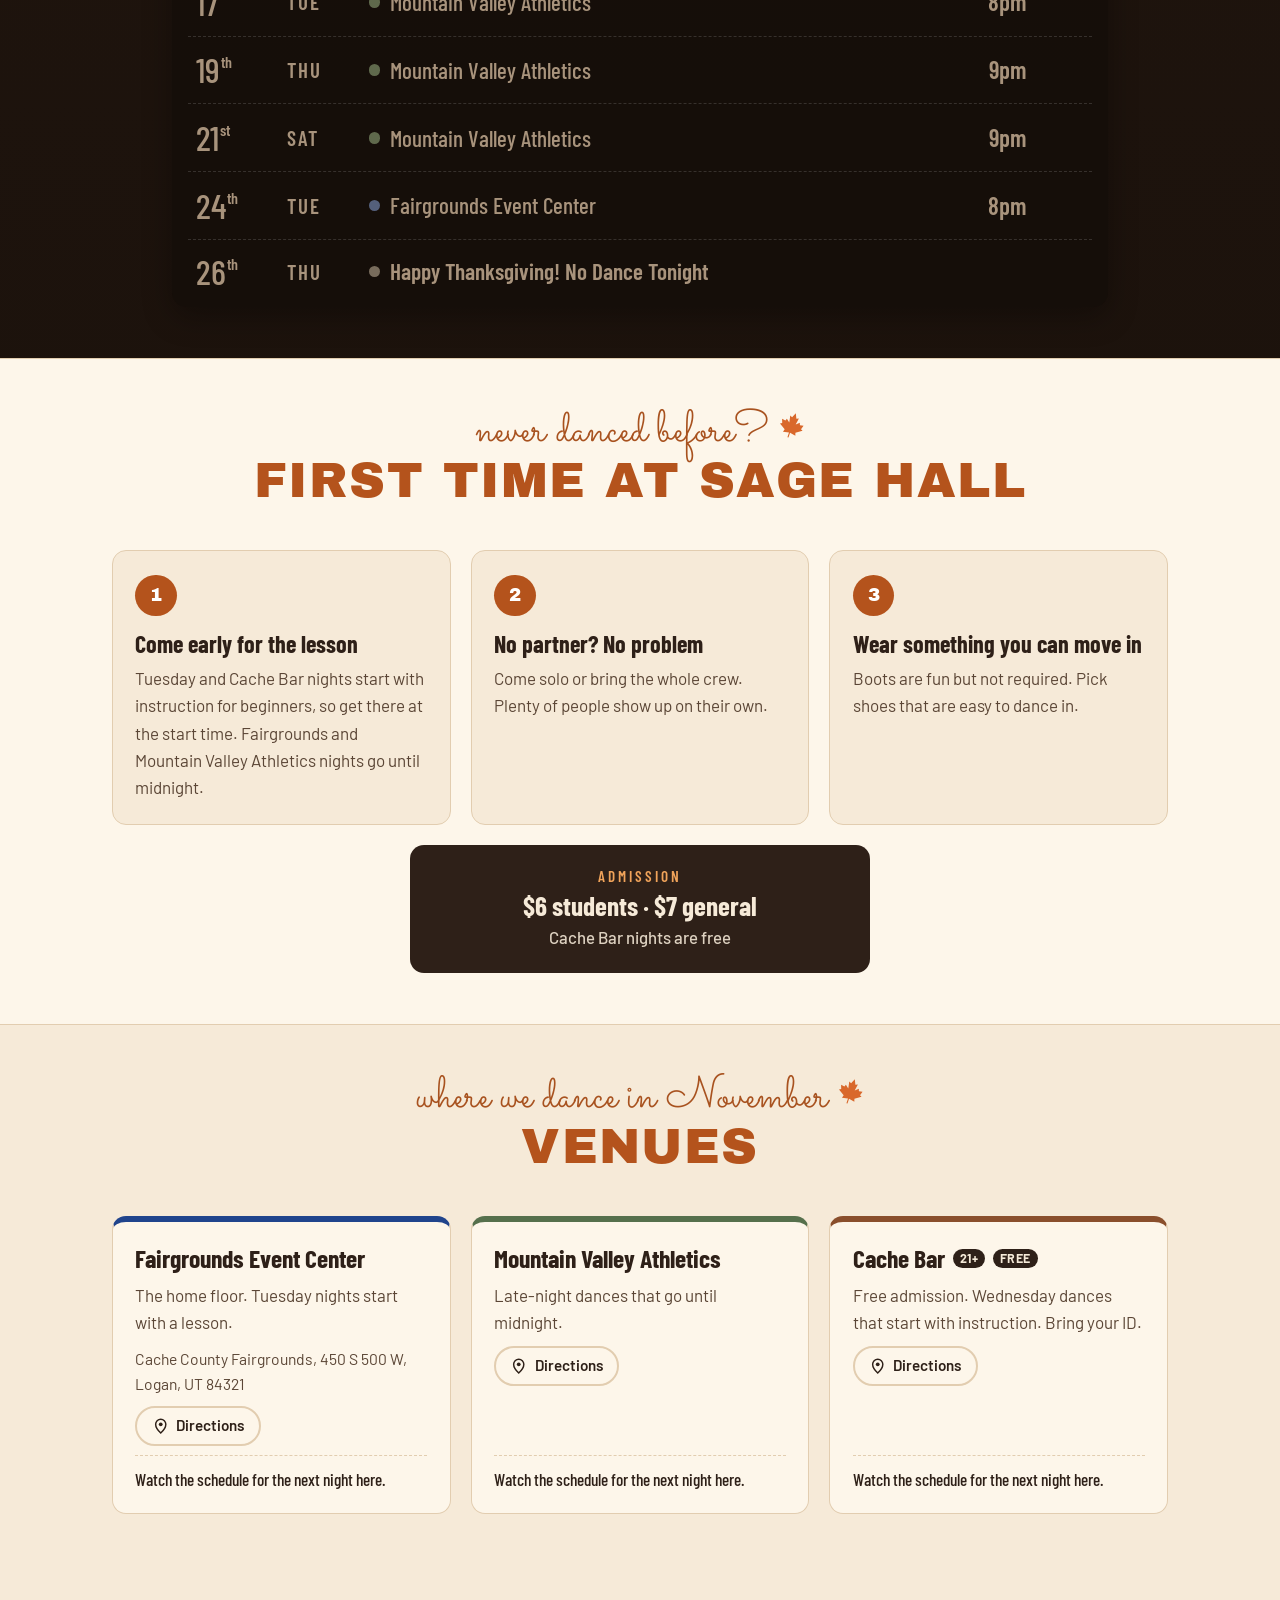
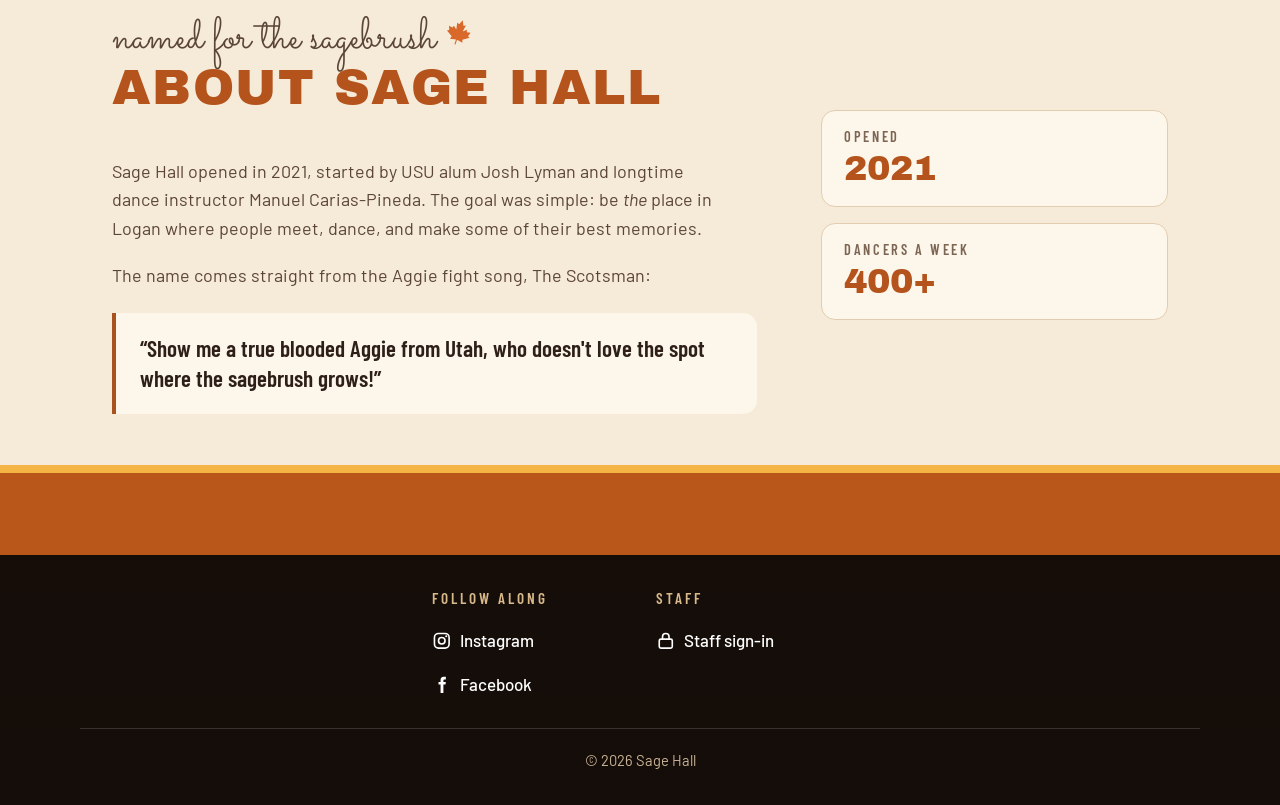
==== commit 8c5e28a0: "Show Cache Bar free admission via FREE badge, Admission box note, and venue description" ====
--- a/index.html
+++ b/index.html
@@ -139,6 +139,7 @@
         <div class="admission" id="admission" hidden>
           <p class="admission-label">Admission</p>
           <p class="admission-price" id="admission-price"></p>
+          <p class="admission-note" id="admission-note" hidden></p>
         </div>
       </div>
     </section>
--- a/assets/css/styles.css
+++ b/assets/css/styles.css
@@ -238,6 +238,8 @@
 }
 .ticket-kicker svg { color: #f2c76e; }
 .ticket-body { padding: 1.25rem 1.4rem 0.5rem; }
+.ticket-body:last-child { padding-bottom: 1.25rem; }
+.ticket-body .btn-dir { width: 100%; justify-content: center; margin-top: 0.65rem; }
 .ticket-loading { color: var(--muted); }
 .ticket-when { display: flex; align-items: flex-end; justify-content: space-between; gap: 1rem; margin-bottom: 0.6rem; }
 .ticket-date { font-family: var(--font-cond); line-height: 0.9; margin: 0; }
@@ -258,8 +260,8 @@
 }
 .ticket-stub::before { left: -13px; clip-path: inset(0 0 0 50%); }
 .ticket-stub::after { right: -13px; clip-path: inset(0 50% 0 0); }
-.ticket-more { padding: 0 1.4rem 1.25rem; margin: 0; }
-.ticket-more h3 { font: 600 0.85rem/1 var(--font-cond); letter-spacing: 0.14em; text-transform: uppercase; color: var(--muted); margin-bottom: 0.5rem; }
+.ticket-more { display: block; }
+.ticket-more h3 { font: 600 1.15rem/1 var(--font-cond); letter-spacing: 0.14em; text-transform: uppercase; color: var(--muted); margin-bottom: 0.5rem; }
 .ticket-more ul { list-style: none; margin: 0; padding: 0; display: grid; gap: 0.3rem; }
 .ticket-more li { display: flex; align-items: center; gap: 0.5rem; font: 500 1.08rem/1.3 var(--font-cond); }
 .ticket-more li .when { min-width: 6.6rem; font-weight: 600; }
@@ -457,6 +459,7 @@
 .admission { max-width: 460px; margin: 1.25rem auto 0; padding: 1.5rem; border-radius: var(--radius); background: var(--ink); color: var(--paper); text-align: center; }
 .admission-label { margin: 0 0 0.3rem; font: 600 0.95rem/1 var(--font-cond); letter-spacing: 0.2em; text-transform: uppercase; color: var(--accent-light); }
 .admission-price { margin: 0; font: 700 1.7rem/1.2 var(--font-cond); text-wrap: balance; }
+.admission-note { margin: 0.35rem 0 0; font: 500 1.05rem/1.3 var(--font-body); opacity: 0.88; }
 @media (max-width: 760px) { .admission { max-width: none; } }
 
 /* ---------- venues ---------- */
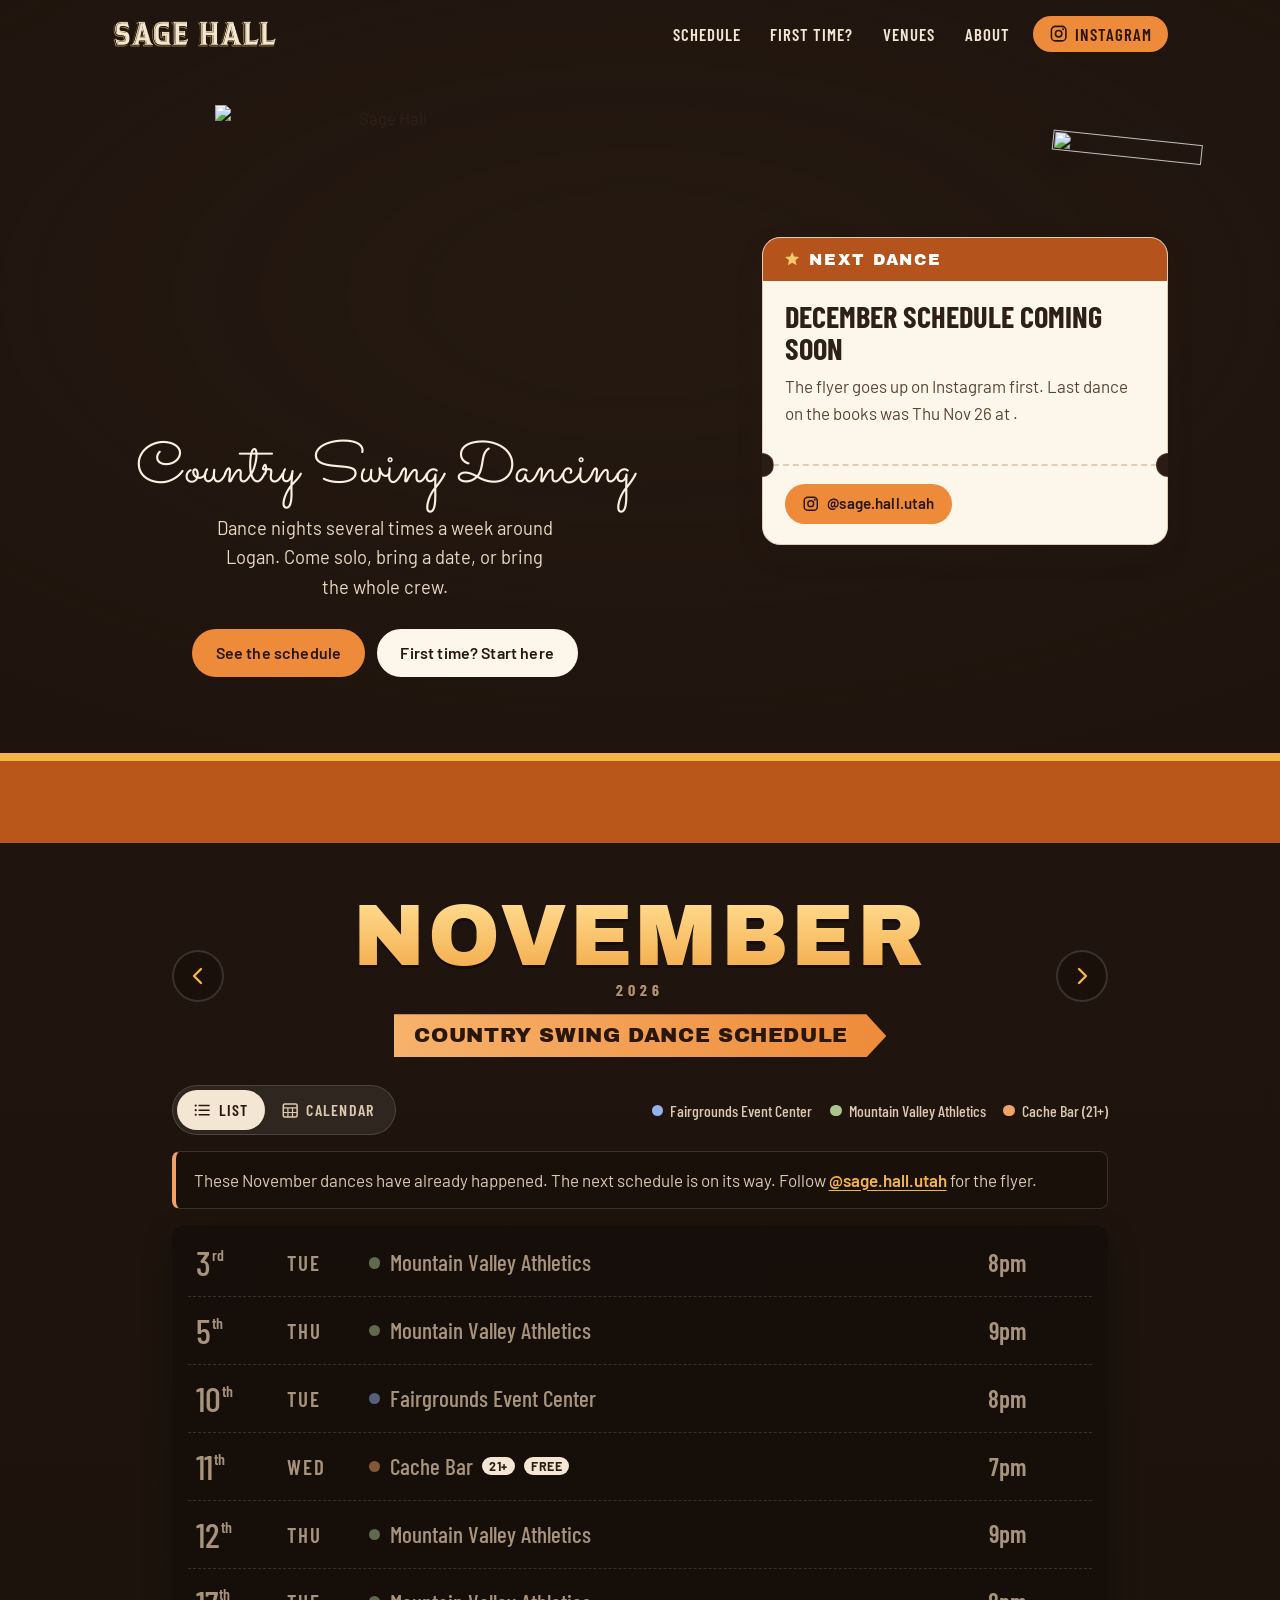
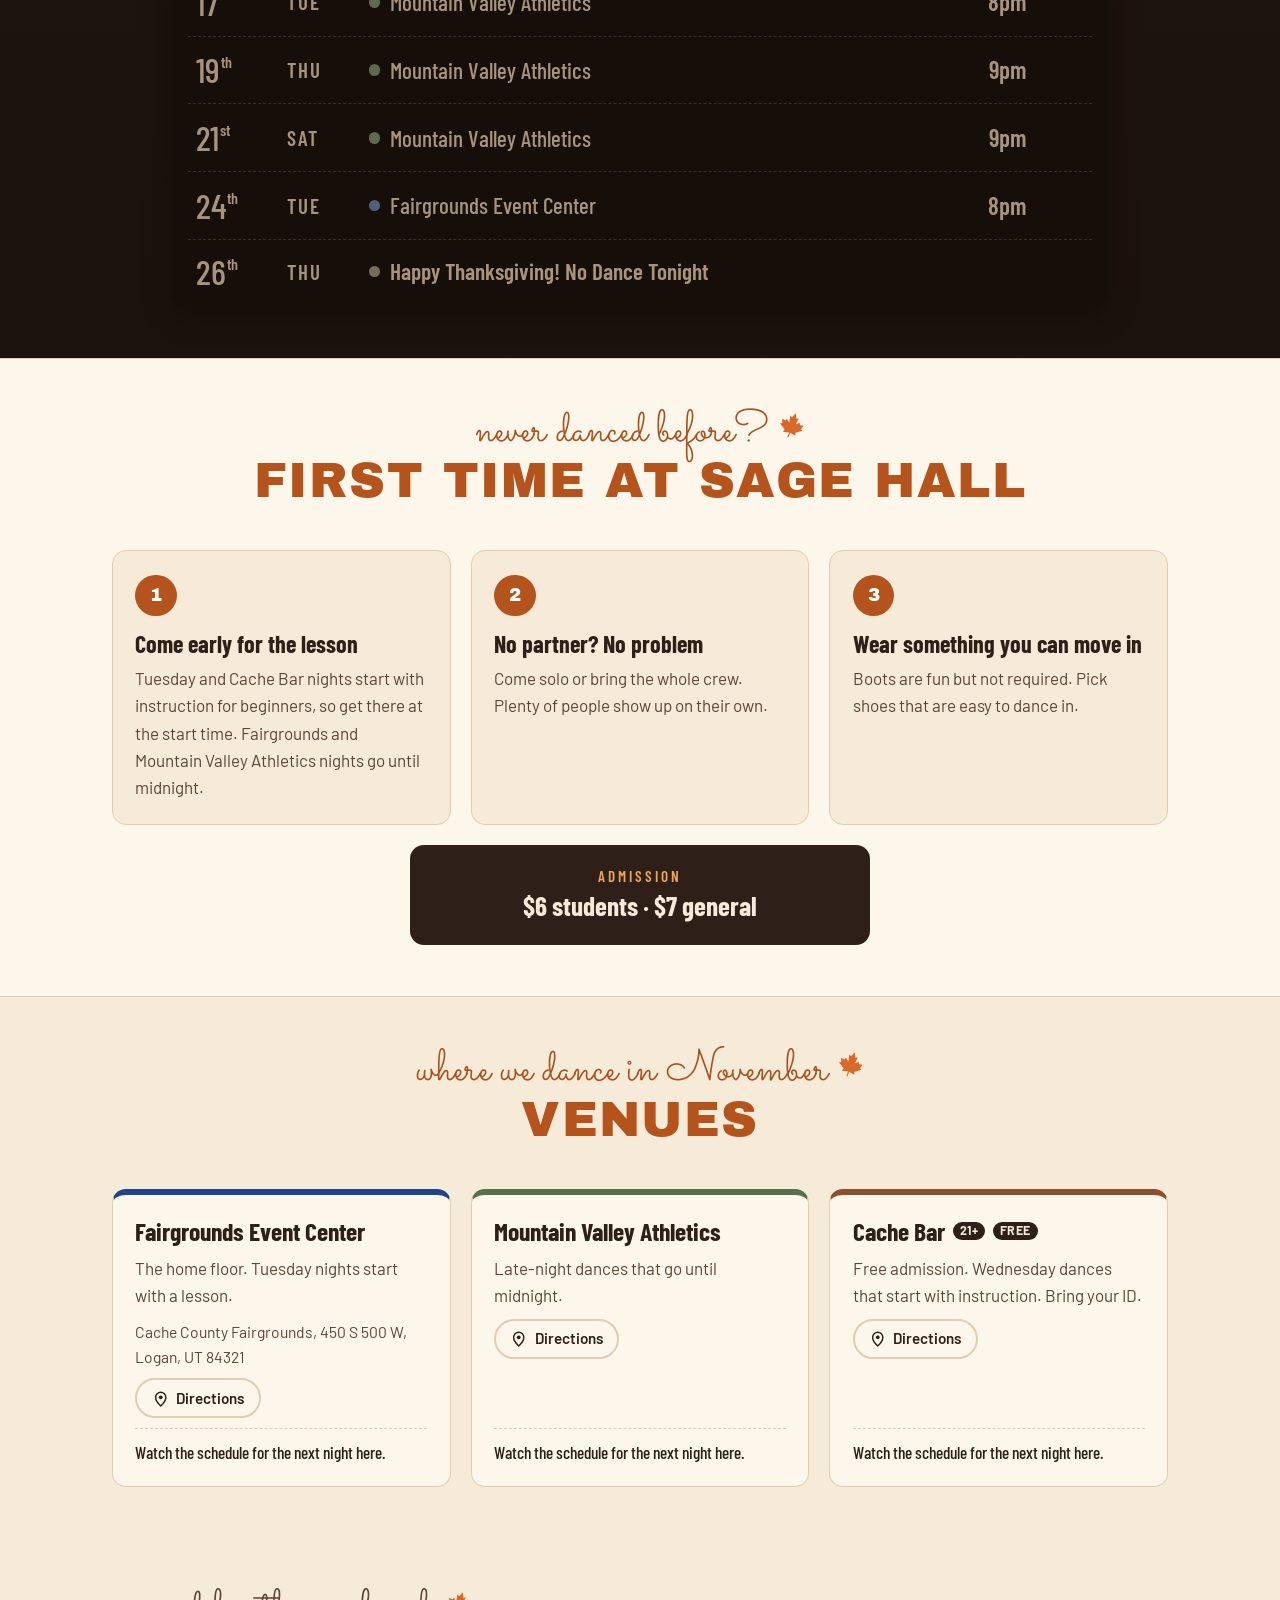
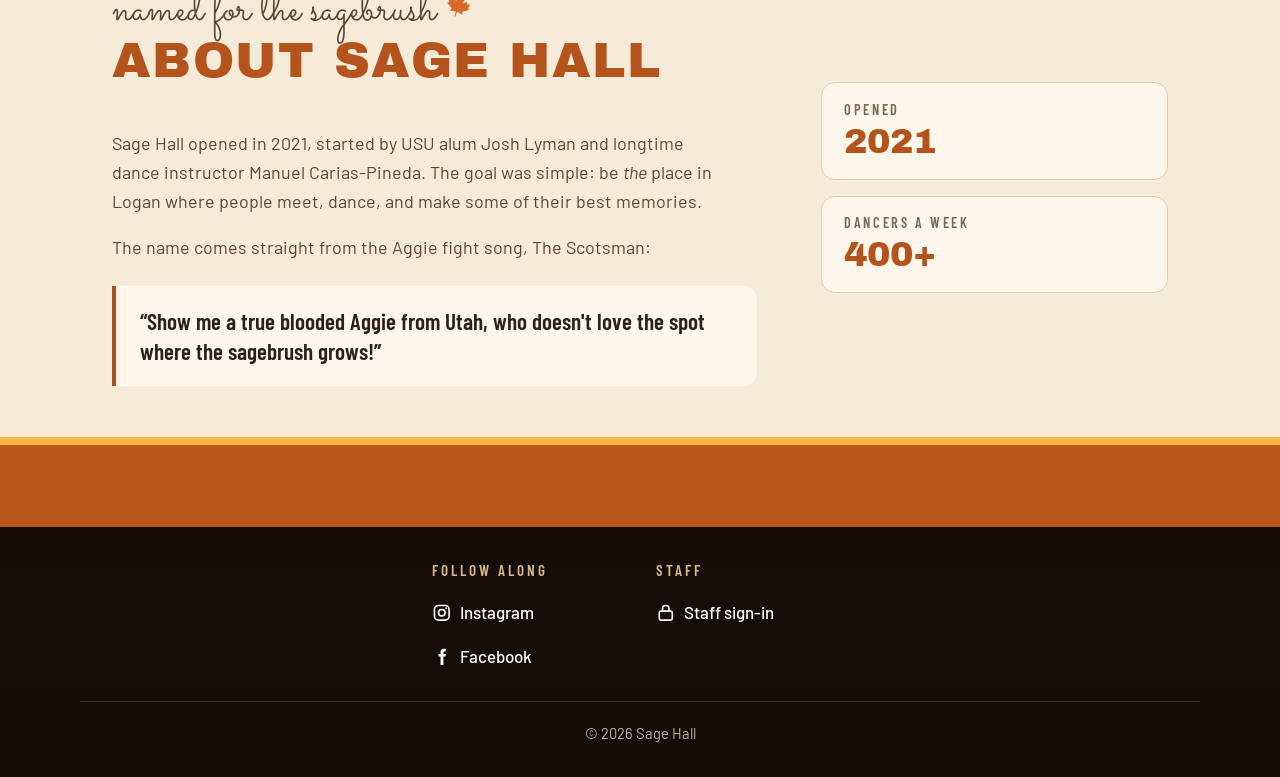
==== commit c3b7c40b: "Remove Cache Bar note from Admission box, keeping FREE badge and venue description" ====
--- a/index.html
+++ b/index.html
@@ -139,7 +139,6 @@
         <div class="admission" id="admission" hidden>
           <p class="admission-label">Admission</p>
           <p class="admission-price" id="admission-price"></p>
-          <p class="admission-note" id="admission-note" hidden></p>
         </div>
       </div>
     </section>
--- a/assets/css/styles.css
+++ b/assets/css/styles.css
@@ -459,7 +459,6 @@
 .admission { max-width: 460px; margin: 1.25rem auto 0; padding: 1.5rem; border-radius: var(--radius); background: var(--ink); color: var(--paper); text-align: center; }
 .admission-label { margin: 0 0 0.3rem; font: 600 0.95rem/1 var(--font-cond); letter-spacing: 0.2em; text-transform: uppercase; color: var(--accent-light); }
 .admission-price { margin: 0; font: 700 1.7rem/1.2 var(--font-cond); text-wrap: balance; }
-.admission-note { margin: 0.35rem 0 0; font: 500 1.05rem/1.3 var(--font-body); opacity: 0.88; }
 @media (max-width: 760px) { .admission { max-width: none; } }
 
 /* ---------- venues ---------- */
